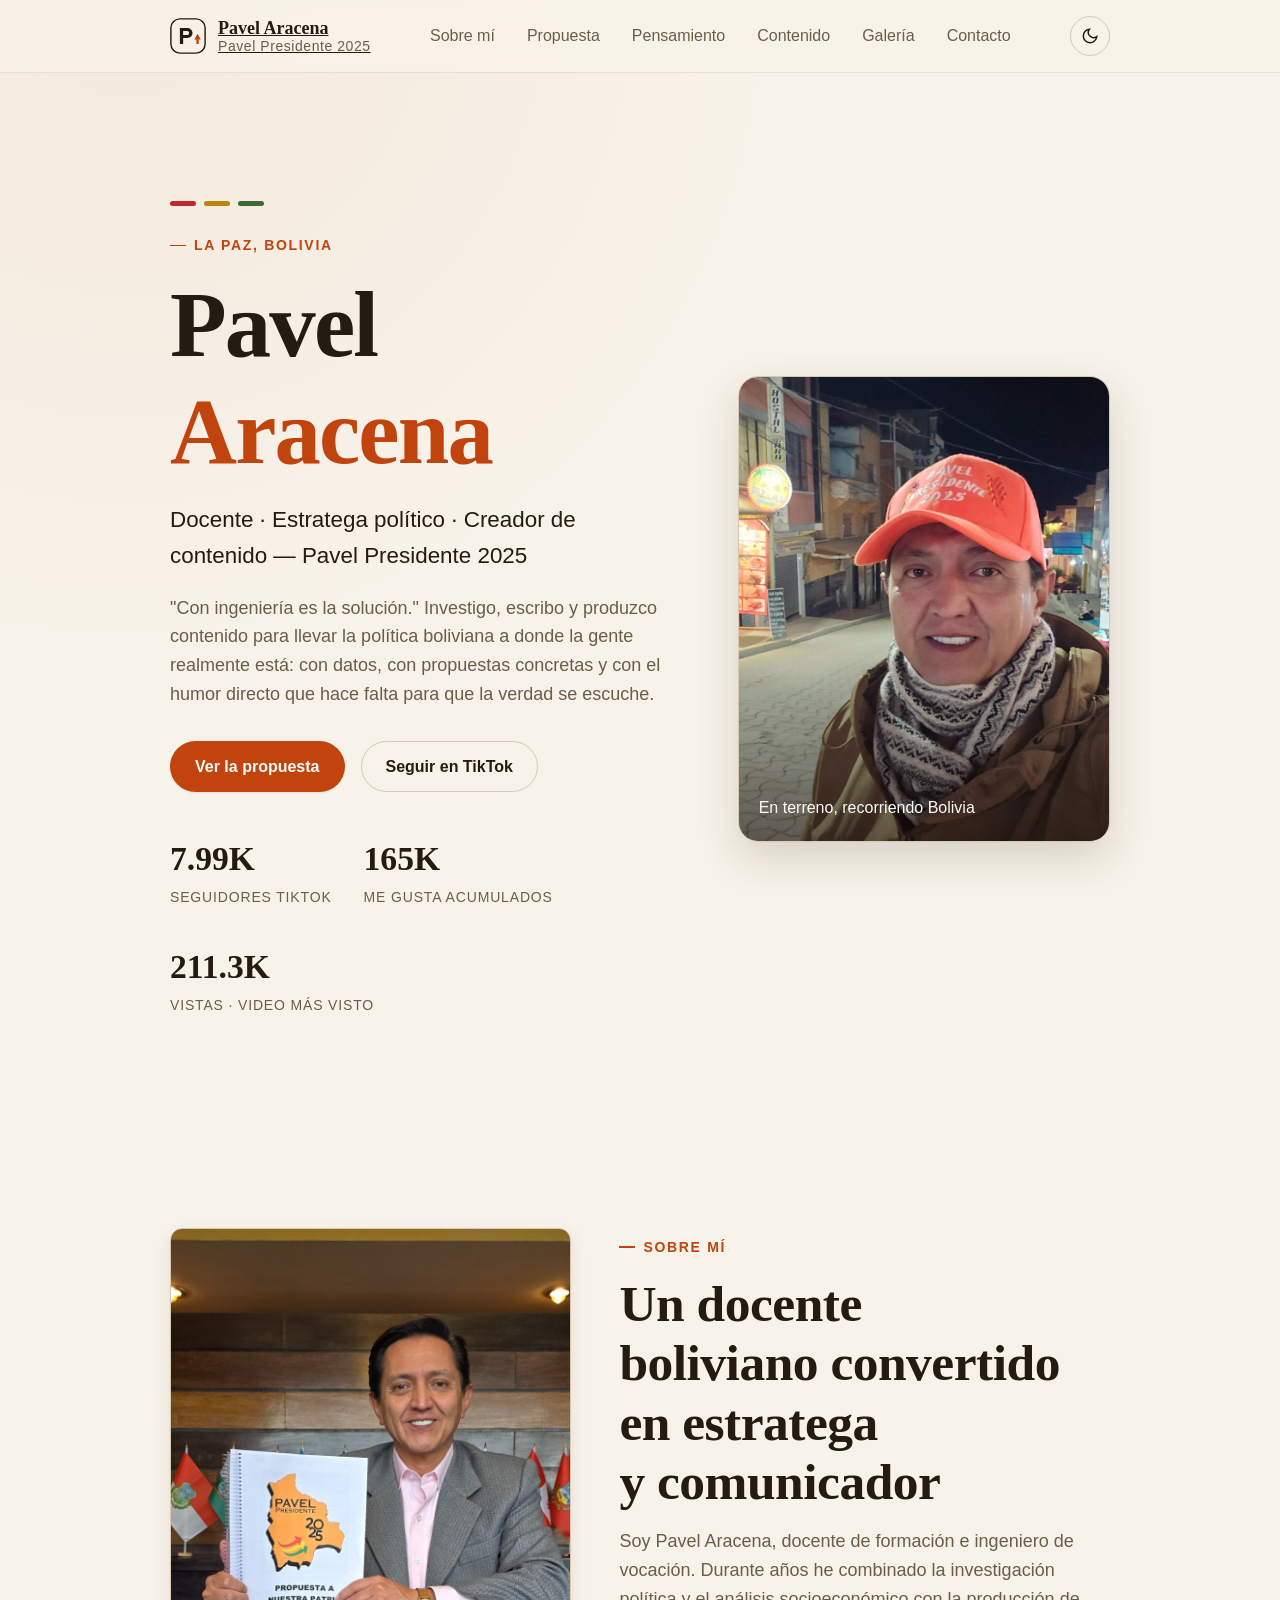
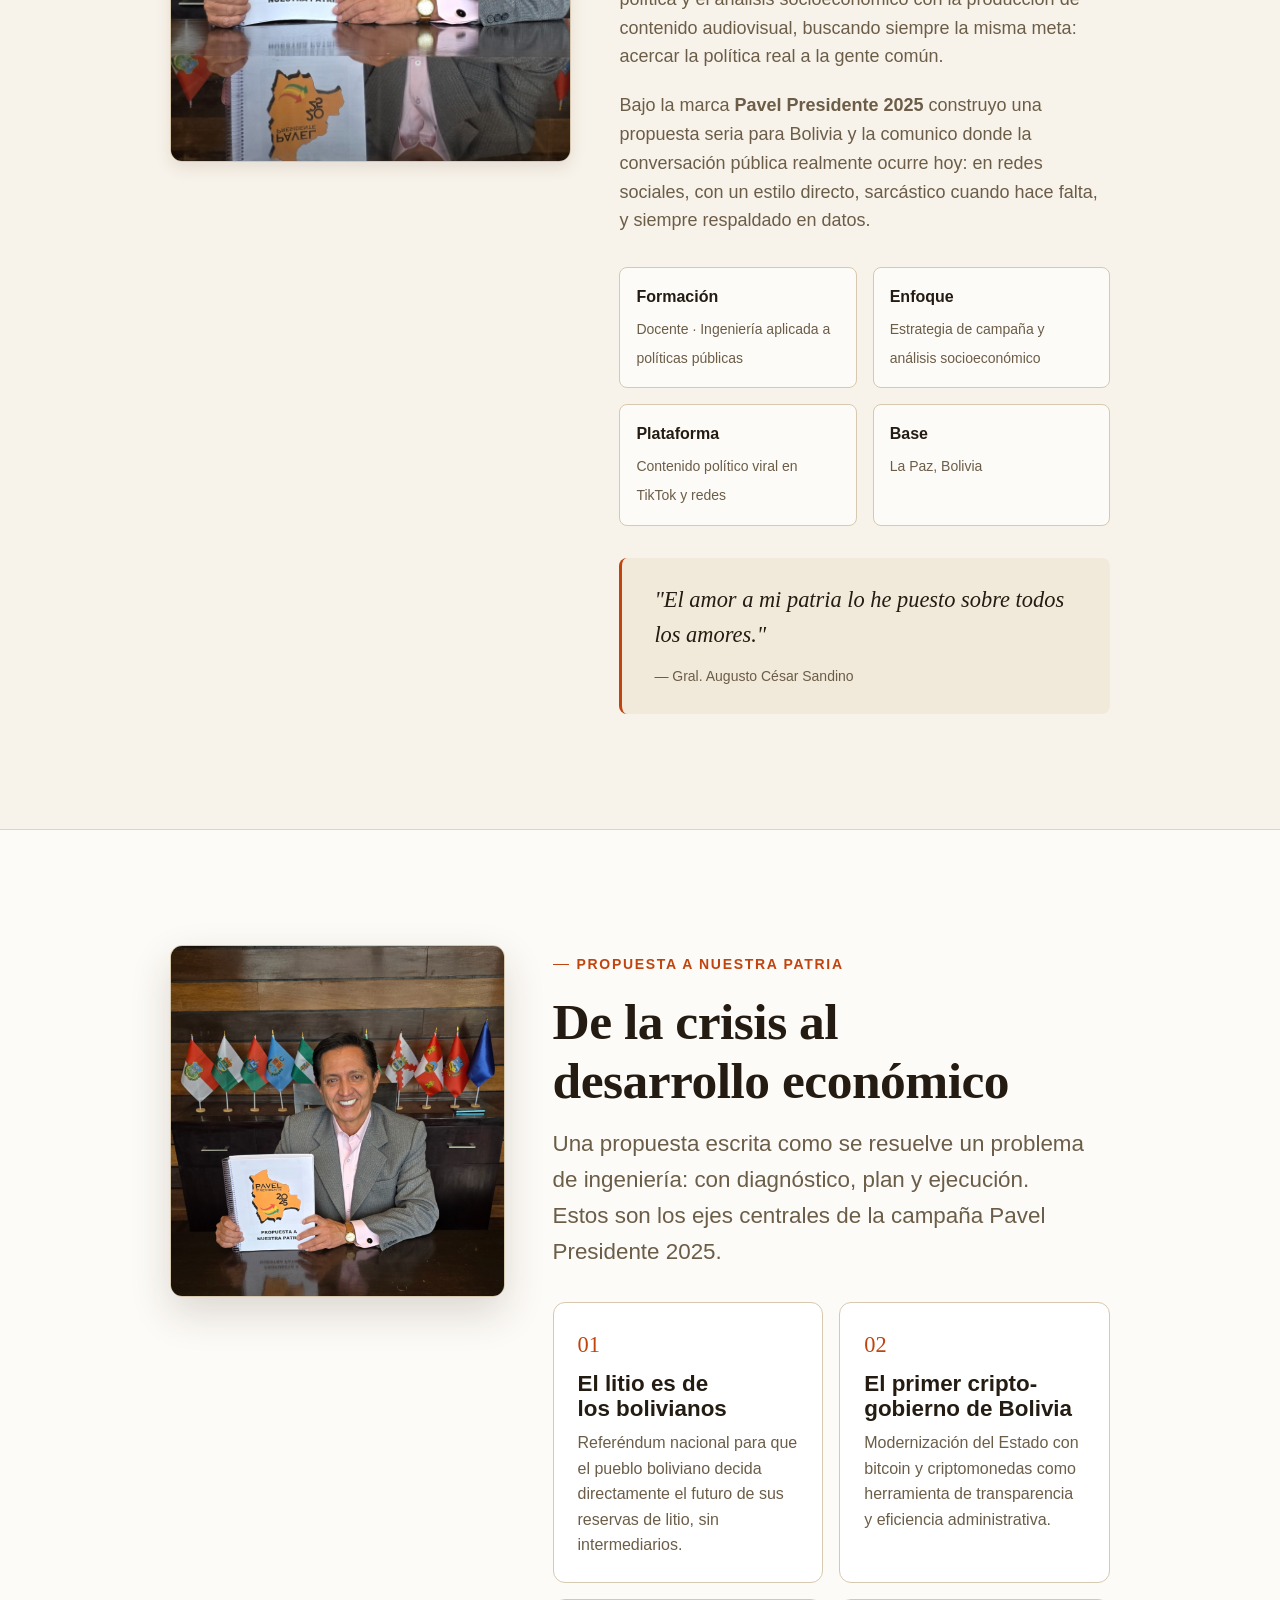
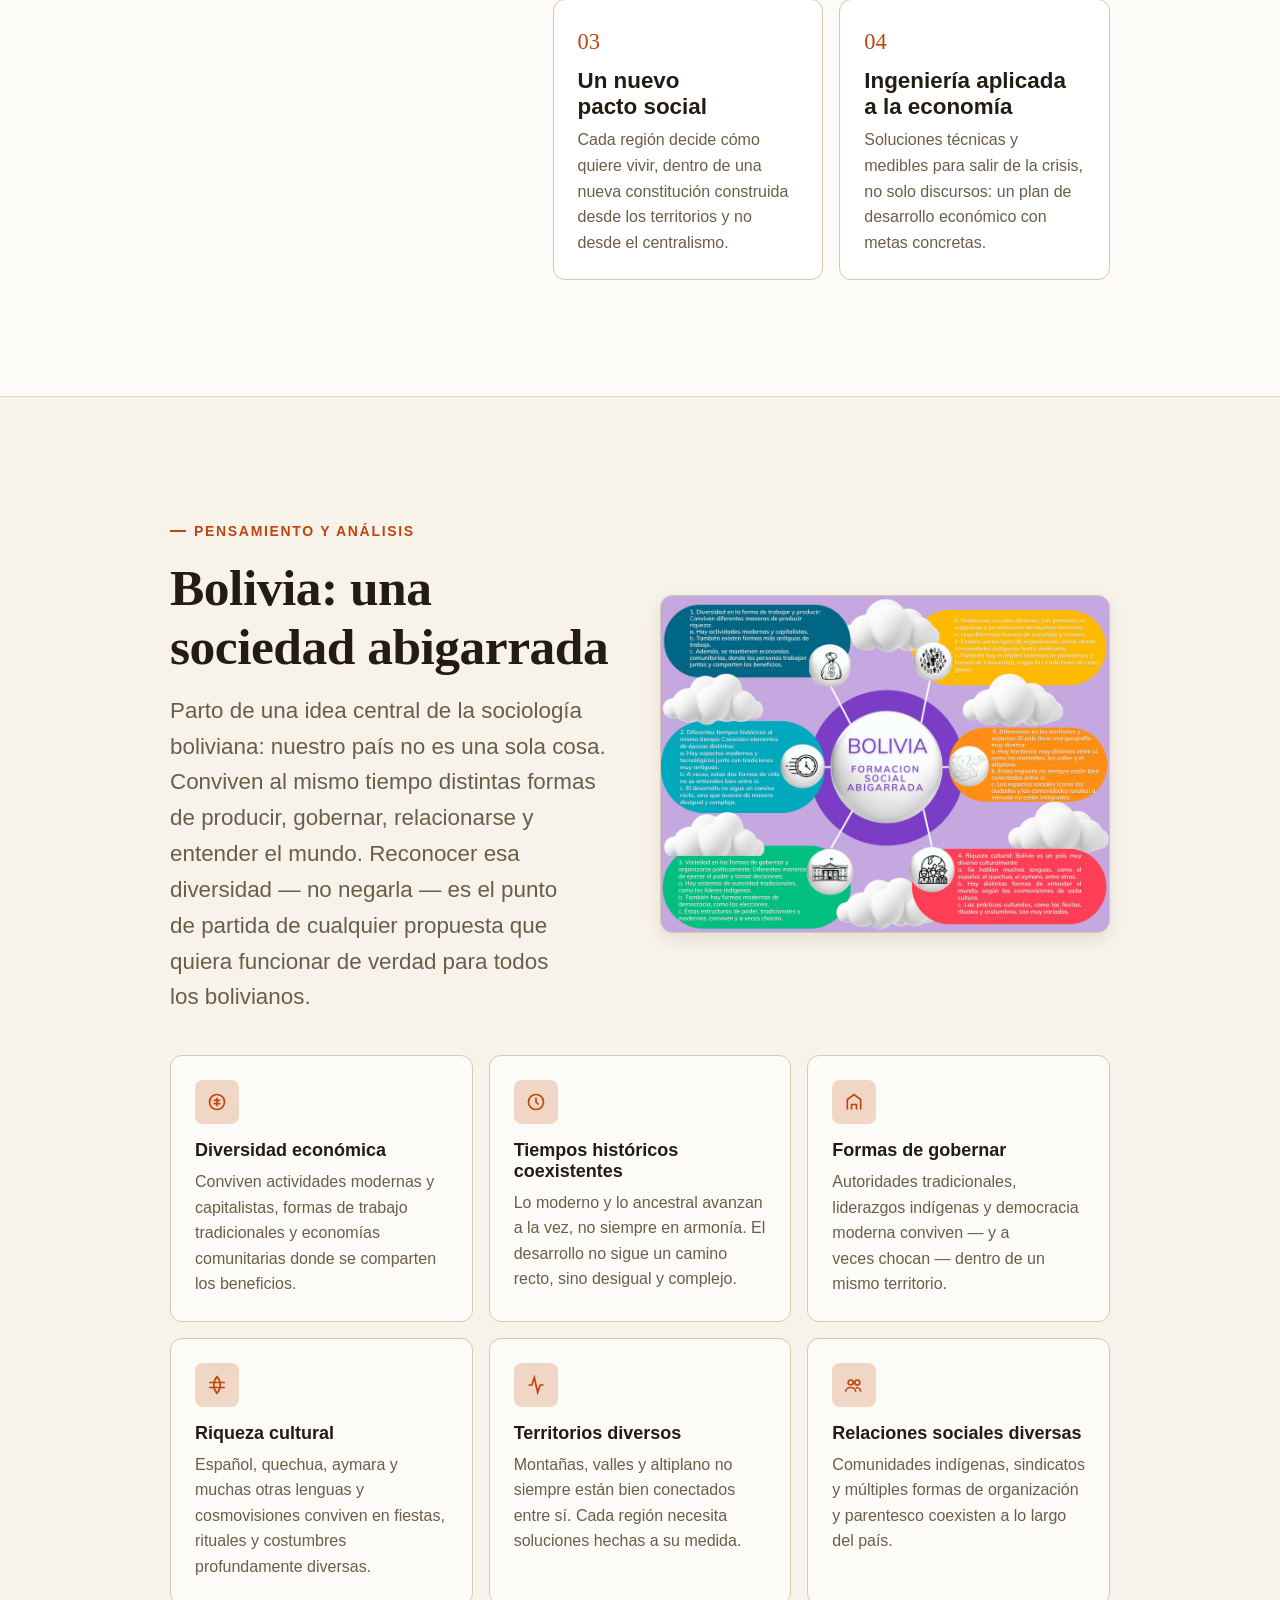
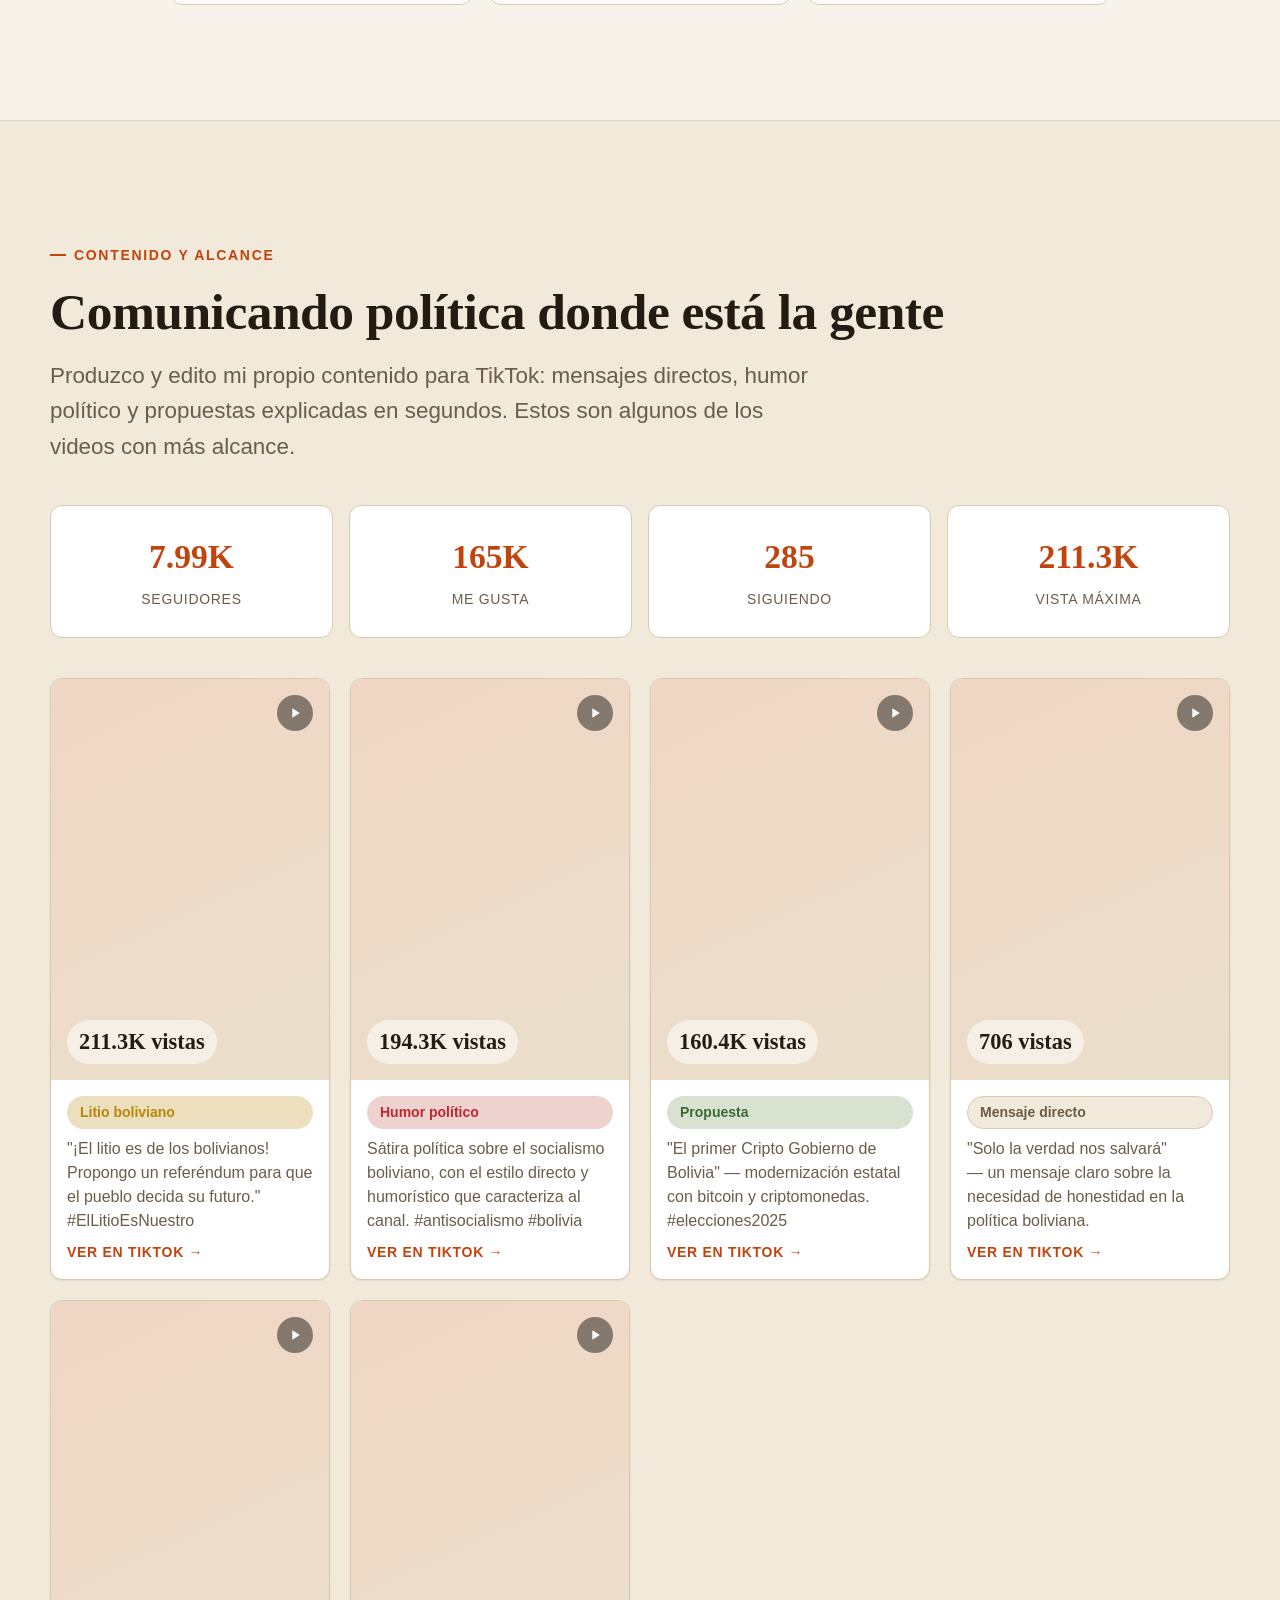
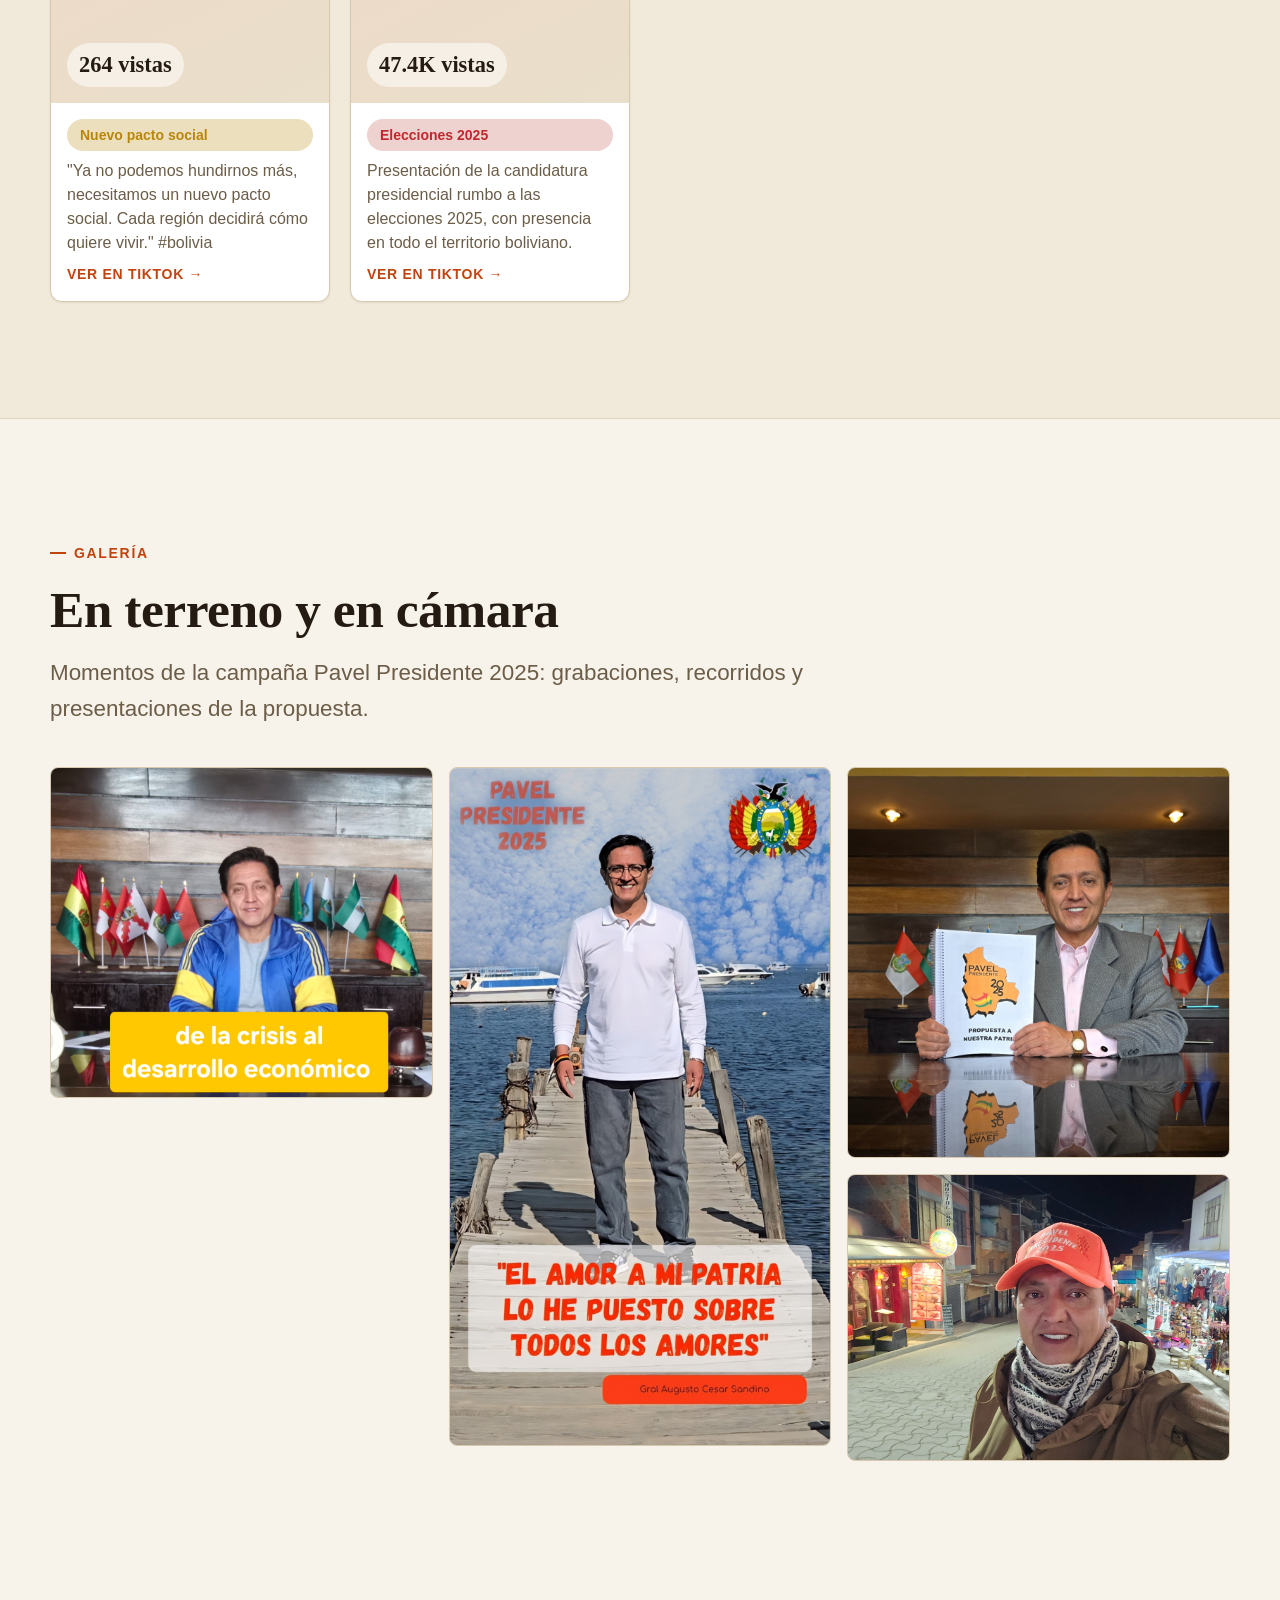
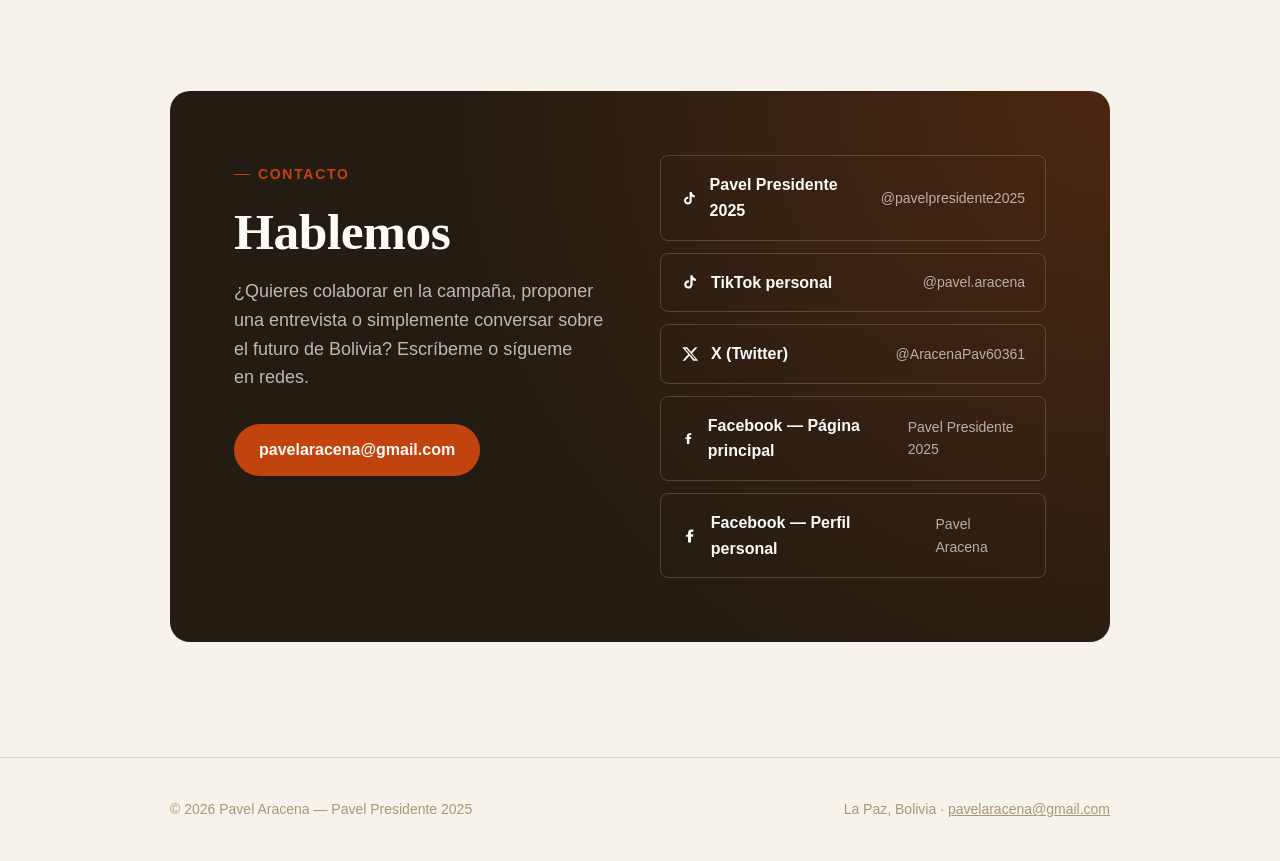
==== index.html @ 6170f5a0 "Sitio inicial: portafolio Pavel Aracena / Pavel Presidente 2025" ====
<!doctype html>
<html lang="es">
<head>
<meta charset="UTF-8" />
<meta name="viewport" content="width=device-width, initial-scale=1.0" />
<title>Pavel Aracena — Docente, estratega político y creador de contenido</title>
<meta name="description" content="Portafolio de Pavel Aracena: propuesta política Pavel Presidente 2025, análisis sobre Bolivia y contenido viral en redes sociales." />
<meta property="og:title" content="Pavel Aracena — Pavel Presidente 2025" />
<meta property="og:description" content="Docente, estratega político y creador de contenido boliviano. Propuesta, análisis y redes." />
<meta property="og:type" content="website" />

<link rel="preconnect" href="https://fonts.googleapis.com" />
<link rel="preconnect" href="https://fonts.gstatic.com" crossorigin />
<link href="https://api.fontshare.com/v2/css?f[]=clash-display@400,500,600,700&f[]=satoshi@400,500,600,700&display=swap" rel="stylesheet" />

<link rel="stylesheet" href="./base.css" />
<link rel="stylesheet" href="./style.css" />
</head>
<body>

<a href="#main" class="sr-only">Saltar al contenido principal</a>

<header class="header" id="siteHeader">
  <div class="container header__inner">
    <a href="#inicio" class="brand">
      <svg viewBox="0 0 40 40" fill="none" xmlns="http://www.w3.org/2000/svg" aria-hidden="true">
        <rect x="1" y="1" width="38" height="38" rx="10" stroke="currentColor" stroke-width="1.6"/>
        <path d="M11 29V11H19.2C22.4 11 25 13.4 25 16.6C25 19.8 22.4 22.1 19.2 22.1H14.6V29H11Z" fill="currentColor"/>
        <path d="M14.6 14.4H18.8C20.2 14.4 21.3 15.4 21.3 16.7C21.3 18 20.2 19 18.8 19H14.6V14.4Z" fill="var(--color-bg)"/>
        <path d="M27 24L30.6 17.6L34.2 24H31.9V29H29.3V24H27Z" fill="var(--color-primary)"/>
      </svg>
      <span class="brand__text">Pavel Aracena<span>Pavel Presidente 2025</span></span>
    </a>
    <nav class="nav" aria-label="Navegación principal">
      <a href="#sobre-mi">Sobre mí</a>
      <a href="#propuesta">Propuesta</a>
      <a href="#pensamiento">Pensamiento</a>
      <a href="#contenido">Contenido</a>
      <a href="#galeria">Galería</a>
      <a href="#contacto">Contacto</a>
    </nav>
    <div class="header__actions">
      <button class="theme-toggle" data-theme-toggle aria-label="Cambiar a modo oscuro">
        <svg width="18" height="18" viewBox="0 0 24 24" fill="none" stroke="currentColor" stroke-width="2"><path d="M21 12.79A9 9 0 1 1 11.21 3 7 7 0 0 0 21 12.79z"/></svg>
      </button>
      <a href="#contacto" class="btn btn--primary" style="display:none" id="ctaHeader">Hablemos</a>
      <button class="menu-toggle" id="menuToggle" aria-label="Abrir menú" aria-expanded="false">
        <svg width="18" height="18" viewBox="0 0 24 24" fill="none" stroke="currentColor" stroke-width="2"><path d="M3 6h18M3 12h18M3 18h18"/></svg>
      </button>
    </div>
  </div>
</header>

<div class="mobile-nav" id="mobileNav">
  <div class="mobile-nav__top">
    <button class="menu-toggle" id="menuClose" aria-label="Cerrar menú">
      <svg width="18" height="18" viewBox="0 0 24 24" fill="none" stroke="currentColor" stroke-width="2"><path d="M6 6l12 12M18 6L6 18"/></svg>
    </button>
  </div>
  <nav aria-label="Navegación móvil" style="display:flex; flex-direction:column;">
    <a href="#sobre-mi">Sobre mí</a>
    <a href="#propuesta">Propuesta</a>
    <a href="#pensamiento">Pensamiento</a>
    <a href="#contenido">Contenido</a>
    <a href="#galeria">Galería</a>
    <a href="#contacto">Contacto</a>
  </nav>
</div>

<main id="main">

  <!-- HERO -->
  <section class="hero" id="inicio">
    <div class="container">
      <div class="hero__grid">
        <div>
          <div class="hero__flags" aria-hidden="true"><span></span><span></span><span></span></div>
          <div class="eyebrow">La Paz, Bolivia</div>
          <h1>Pavel <em>Aracena</em></h1>
          <p class="hero__tagline">Docente · Estratega político · Creador de contenido — Pavel Presidente 2025</p>
          <p class="hero__lead">"Con ingeniería es la solución." Investigo, escribo y produzco contenido para llevar la política boliviana a donde la gente realmente está: con datos, con propuestas concretas y con el humor directo que hace falta para que la verdad se escuche.</p>
          <div class="hero__ctas">
            <a href="#propuesta" class="btn btn--primary">Ver la propuesta</a>
            <a href="https://www.tiktok.com/@pavelpresidente2025" target="_blank" rel="noopener noreferrer" class="btn btn--ghost">Seguir en TikTok</a>
          </div>
          <div class="hero__stats">
            <div class="stat"><strong>7.99K</strong><span>Seguidores TikTok</span></div>
            <div class="stat"><strong>165K</strong><span>Me gusta acumulados</span></div>
            <div class="stat"><strong>211.3K</strong><span>Vistas · video más visto</span></div>
          </div>
        </div>
        <div class="hero__portrait reveal">
          <img src="./assets/photos/20240910_194304.jpg" alt="Pavel Aracena con gorra de la campaña Pavel Presidente 2025, en una calle de un pueblo boliviano por la noche" loading="eager" />
          <p class="hero__portrait-caption">En terreno, recorriendo Bolivia</p>
        </div>
      </div>
    </div>
  </section>

  <!-- SOBRE MI -->
  <section id="sobre-mi">
    <div class="container">
      <div class="about__grid">
        <figure class="about__photo reveal">
          <img src="./assets/photos/20241206_151341.jpg" alt="Pavel Aracena sonriendo en una oficina con banderas departamentales de Bolivia, sosteniendo el documento de propuesta Pavel Presidente 2025" loading="lazy" />
        </figure>
        <div class="about__body">
          <div class="eyebrow">Sobre mí</div>
          <h2 class="section-title">Un docente boliviano convertido en estratega y comunicador</h2>
          <p>Soy Pavel Aracena, docente de formación e ingeniero de vocación. Durante años he combinado la investigación política y el análisis socioeconómico con la producción de contenido audiovisual, buscando siempre la misma meta: acercar la política real a la gente común.</p>
          <p>Bajo la marca <strong>Pavel Presidente 2025</strong> construyo una propuesta seria para Bolivia y la comunico donde la conversación pública realmente ocurre hoy: en redes sociales, con un estilo directo, sarcástico cuando hace falta, y siempre respaldado en datos.</p>
          <div class="about__facts">
            <div class="fact reveal"><strong>Formación</strong><span>Docente · Ingeniería aplicada a políticas públicas</span></div>
            <div class="fact reveal"><strong>Enfoque</strong><span>Estrategia de campaña y análisis socioeconómico</span></div>
            <div class="fact reveal"><strong>Plataforma</strong><span>Contenido político viral en TikTok y redes</span></div>
            <div class="fact reveal"><strong>Base</strong><span>La Paz, Bolivia</span></div>
          </div>
          <div class="pull-quote reveal">
            <p>"El amor a mi patria lo he puesto sobre todos los amores."</p>
            <cite>— Gral. Augusto César Sandino</cite>
          </div>
        </div>
      </div>
    </div>
  </section>

  <!-- PROPUESTA -->
  <section id="propuesta" class="propuesta">
    <div class="container">
      <div class="propuesta__grid">
        <figure class="propuesta__cover reveal">
          <img src="./assets/photos/20241206_151355.jpg" alt="Portada del documento Pavel Presidente 2025, Propuesta a Nuestra Patria, con el mapa de Bolivia" loading="lazy" />
        </figure>
        <div>
          <div class="eyebrow">Propuesta a nuestra patria</div>
          <h2 class="section-title">De la crisis al desarrollo económico</h2>
          <p class="section-lead">Una propuesta escrita como se resuelve un problema de ingeniería: con diagnóstico, plan y ejecución. Estos son los ejes centrales de la campaña Pavel Presidente 2025.</p>
          <div class="axes">
            <div class="axis-card reveal">
              <div class="axis-card__num">01</div>
              <h3>El litio es de los bolivianos</h3>
              <p>Referéndum nacional para que el pueblo boliviano decida directamente el futuro de sus reservas de litio, sin intermediarios.</p>
            </div>
            <div class="axis-card reveal">
              <div class="axis-card__num">02</div>
              <h3>El primer cripto-gobierno de Bolivia</h3>
              <p>Modernización del Estado con bitcoin y criptomonedas como herramienta de transparencia y eficiencia administrativa.</p>
            </div>
            <div class="axis-card reveal">
              <div class="axis-card__num">03</div>
              <h3>Un nuevo pacto social</h3>
              <p>Cada región decide cómo quiere vivir, dentro de una nueva constitución construida desde los territorios y no desde el centralismo.</p>
            </div>
            <div class="axis-card reveal">
              <div class="axis-card__num">04</div>
              <h3>Ingeniería aplicada a la economía</h3>
              <p>Soluciones técnicas y medibles para salir de la crisis, no solo discursos: un plan de desarrollo económico con metas concretas.</p>
            </div>
          </div>
        </div>
      </div>
    </div>
  </section>

  <!-- PENSAMIENTO -->
  <section id="pensamiento">
    <div class="container">
      <div class="think__intro">
        <div>
          <div class="eyebrow">Pensamiento y análisis</div>
          <h2 class="section-title">Bolivia: una sociedad abigarrada</h2>
          <p class="section-lead">Parto de una idea central de la sociología boliviana: nuestro país no es una sola cosa. Conviven al mismo tiempo distintas formas de producir, gobernar, relacionarse y entender el mundo. Reconocer esa diversidad — no negarla — es el punto de partida de cualquier propuesta que quiera funcionar de verdad para todos los bolivianos.</p>
        </div>
        <figure class="think__diagram reveal">
          <img src="./assets/photos/Mapa-Conceptual-SOCIEDAD-ABIGARRADA.jpg" alt="Mapa conceptual: Bolivia, formación social abigarrada, con seis dimensiones: diversidad económica, tiempos históricos, formas de gobierno, riqueza cultural, territorios y relaciones sociales" loading="lazy" />
        </figure>
      </div>

      <div class="abigarrada-grid">
        <div class="abig-card reveal">
          <div class="abig-card__icon"><svg width="20" height="20" viewBox="0 0 24 24" fill="none" stroke="currentColor" stroke-width="2"><circle cx="12" cy="12" r="9"/><path d="M12 7v10M8 10h8M8 14h8"/></svg></div>
          <h3>Diversidad económica</h3>
          <p>Conviven actividades modernas y capitalistas, formas de trabajo tradicionales y economías comunitarias donde se comparten los beneficios.</p>
        </div>
        <div class="abig-card reveal">
          <div class="abig-card__icon"><svg width="20" height="20" viewBox="0 0 24 24" fill="none" stroke="currentColor" stroke-width="2"><circle cx="12" cy="12" r="9"/><path d="M12 7v5l3 3"/></svg></div>
          <h3>Tiempos históricos coexistentes</h3>
          <p>Lo moderno y lo ancestral avanzan a la vez, no siempre en armonía. El desarrollo no sigue un camino recto, sino desigual y complejo.</p>
        </div>
        <div class="abig-card reveal">
          <div class="abig-card__icon"><svg width="20" height="20" viewBox="0 0 24 24" fill="none" stroke="currentColor" stroke-width="2"><path d="M4 21V9l8-6 8 6v12M9 21v-6h6v6"/></svg></div>
          <h3>Formas de gobernar</h3>
          <p>Autoridades tradicionales, liderazgos indígenas y democracia moderna conviven — y a veces chocan — dentro de un mismo territorio.</p>
        </div>
        <div class="abig-card reveal">
          <div class="abig-card__icon"><svg width="20" height="20" viewBox="0 0 24 24" fill="none" stroke="currentColor" stroke-width="2"><path d="M12 2a15 15 0 0 0 0 20 15 15 0 0 0 0-20zM2.5 9h19M2.5 15h19"/></svg></div>
          <h3>Riqueza cultural</h3>
          <p>Español, quechua, aymara y muchas otras lenguas y cosmovisiones conviven en fiestas, rituales y costumbres profundamente diversas.</p>
        </div>
        <div class="abig-card reveal">
          <div class="abig-card__icon"><svg width="20" height="20" viewBox="0 0 24 24" fill="none" stroke="currentColor" stroke-width="2"><path d="M3 12h4l3-9 4 18 3-9h4"/></svg></div>
          <h3>Territorios diversos</h3>
          <p>Montañas, valles y altiplano no siempre están bien conectados entre sí. Cada región necesita soluciones hechas a su medida.</p>
        </div>
        <div class="abig-card reveal">
          <div class="abig-card__icon"><svg width="20" height="20" viewBox="0 0 24 24" fill="none" stroke="currentColor" stroke-width="2"><circle cx="8" cy="9" r="3"/><circle cx="16" cy="9" r="3"/><path d="M2 20c0-3 3-5 6-5s6 2 6 5M14 15c2.5 0 6 1.5 6 5"/></svg></div>
          <h3>Relaciones sociales diversas</h3>
          <p>Comunidades indígenas, sindicatos y múltiples formas de organización y parentesco coexisten a lo largo del país.</p>
        </div>
      </div>
    </div>
  </section>

  <!-- CONTENIDO -->
  <section id="contenido" class="content-section">
    <div class="container container--wide">
      <div class="eyebrow">Contenido y alcance</div>
      <h2 class="section-title">Comunicando política donde está la gente</h2>
      <p class="section-lead">Produzco y edito mi propio contenido para TikTok: mensajes directos, humor político y propuestas explicadas en segundos. Estos son algunos de los videos con más alcance.</p>

      <div class="social-stats" style="margin-top: var(--space-10);">
        <div class="social-stat reveal"><strong>7.99K</strong><span>Seguidores</span></div>
        <div class="social-stat reveal"><strong>165K</strong><span>Me gusta</span></div>
        <div class="social-stat reveal"><strong>285</strong><span>Siguiendo</span></div>
        <div class="social-stat reveal"><strong>211.3K</strong><span>Vista máxima</span></div>
      </div>

      <div class="video-grid">
        <a class="video-card reveal" href="https://www.tiktok.com/@pavelpresidente2025/video/7530643392640879903" target="_blank" rel="noopener noreferrer">
          <div class="video-card__thumb">
            <div class="video-card__play"><svg width="16" height="16" viewBox="0 0 24 24" fill="currentColor"><path d="M8 5v14l11-7z"/></svg></div>
            <span class="video-card__views">211.3K vistas</span>
          </div>
          <div class="video-card__body">
            <span class="tag tag--gold">Litio boliviano</span>
            <p>"¡El litio es de los bolivianos! Propongo un referéndum para que el pueblo decida su futuro." #ElLitioEsNuestro</p>
            <span class="video-card__link">Ver en TikTok →</span>
          </div>
        </a>
        <a class="video-card reveal" href="https://www.tiktok.com/@pavelpresidente2025/video/7535494258631970079" target="_blank" rel="noopener noreferrer">
          <div class="video-card__thumb">
            <div class="video-card__play"><svg width="16" height="16" viewBox="0 0 24 24" fill="currentColor"><path d="M8 5v14l11-7z"/></svg></div>
            <span class="video-card__views">194.3K vistas</span>
          </div>
          <div class="video-card__body">
            <span class="tag tag--red">Humor político</span>
            <p>Sátira política sobre el socialismo boliviano, con el estilo directo y humorístico que caracteriza al canal. #antisocialismo #bolivia</p>
            <span class="video-card__link">Ver en TikTok →</span>
          </div>
        </a>
        <a class="video-card reveal" href="https://www.tiktok.com/@pavelpresidente2025/video/7467622540379278622" target="_blank" rel="noopener noreferrer">
          <div class="video-card__thumb">
            <div class="video-card__play"><svg width="16" height="16" viewBox="0 0 24 24" fill="currentColor"><path d="M8 5v14l11-7z"/></svg></div>
            <span class="video-card__views">160.4K vistas</span>
          </div>
          <div class="video-card__body">
            <span class="tag tag--green">Propuesta</span>
            <p>"El primer Cripto Gobierno de Bolivia" — modernización estatal con bitcoin y criptomonedas. #elecciones2025</p>
            <span class="video-card__link">Ver en TikTok →</span>
          </div>
        </a>
        <a class="video-card reveal" href="https://www.tiktok.com/@pavelpresidente2025/video/7647291637189709086" target="_blank" rel="noopener noreferrer">
          <div class="video-card__thumb">
            <div class="video-card__play"><svg width="16" height="16" viewBox="0 0 24 24" fill="currentColor"><path d="M8 5v14l11-7z"/></svg></div>
            <span class="video-card__views">706 vistas</span>
          </div>
          <div class="video-card__body">
            <span class="tag">Mensaje directo</span>
            <p>"Solo la verdad nos salvará" — un mensaje claro sobre la necesidad de honestidad en la política boliviana.</p>
            <span class="video-card__link">Ver en TikTok →</span>
          </div>
        </a>
        <a class="video-card reveal" href="https://www.tiktok.com/@pavelpresidente2025/video/7646578494398319903" target="_blank" rel="noopener noreferrer">
          <div class="video-card__thumb">
            <div class="video-card__play"><svg width="16" height="16" viewBox="0 0 24 24" fill="currentColor"><path d="M8 5v14l11-7z"/></svg></div>
            <span class="video-card__views">264 vistas</span>
          </div>
          <div class="video-card__body">
            <span class="tag tag--gold">Nuevo pacto social</span>
            <p>"Ya no podemos hundirnos más, necesitamos un nuevo pacto social. Cada región decidirá cómo quiere vivir." #bolivia</p>
            <span class="video-card__link">Ver en TikTok →</span>
          </div>
        </a>
        <a class="video-card reveal" href="https://www.tiktok.com/@pavelpresidente2025/video/7469421407684906270" target="_blank" rel="noopener noreferrer">
          <div class="video-card__thumb">
            <div class="video-card__play"><svg width="16" height="16" viewBox="0 0 24 24" fill="currentColor"><path d="M8 5v14l11-7z"/></svg></div>
            <span class="video-card__views">47.4K vistas</span>
          </div>
          <div class="video-card__body">
            <span class="tag tag--red">Elecciones 2025</span>
            <p>Presentación de la candidatura presidencial rumbo a las elecciones 2025, con presencia en todo el territorio boliviano.</p>
            <span class="video-card__link">Ver en TikTok →</span>
          </div>
        </a>
      </div>
    </div>
  </section>

  <!-- GALERIA -->
  <section id="galeria">
    <div class="container container--wide">
      <div class="eyebrow">Galería</div>
      <h2 class="section-title">En terreno y en cámara</h2>
      <p class="section-lead" style="margin-bottom: var(--space-10);">Momentos de la campaña Pavel Presidente 2025: grabaciones, recorridos y presentaciones de la propuesta.</p>
      <div class="gallery">
        <img src="./assets/photos/20241119_174253.jpg" alt="Pavel Aracena grabando un video sobre 'de la crisis al desarrollo económico' con chamarra deportiva azul y amarilla" loading="lazy" />
        <img src="./assets/photos/PicMa_426617_1730769710945.jpg" alt="Pavel Aracena de pie en un muelle junto al lago, con el logo Pavel Presidente 2025 y la frase El amor a mi patria lo he puesto sobre todos los amores" loading="lazy" />
        <img src="./assets/photos/20241206_151341.jpg" alt="Pavel Aracena presentando el documento de propuesta política junto a banderas departamentales" loading="lazy" />
        <img src="./assets/photos/20240910_194304.jpg" alt="Pavel Aracena con gorra de campaña por las calles de un pueblo boliviano de noche" loading="lazy" />
      </div>
    </div>
  </section>

  <!-- CONTACTO -->
  <section id="contacto">
    <div class="container">
      <div class="contact">
        <div class="contact__inner">
          <div>
            <div class="eyebrow">Contacto</div>
            <h2 class="section-title">Hablemos</h2>
            <p class="contact__lead">¿Quieres colaborar en la campaña, proponer una entrevista o simplemente conversar sobre el futuro de Bolivia? Escríbeme o sígueme en redes.</p>
            <a href="mailto:pavelaracena@gmail.com" class="btn btn--primary">pavelaracena@gmail.com</a>
          </div>
          <div class="social-links">
            <a class="social-link" href="https://www.tiktok.com/@pavelpresidente2025" target="_blank" rel="noopener noreferrer">
              <span class="social-link__label">
                <svg width="18" height="18" viewBox="0 0 24 24" fill="currentColor"><path d="M16.6 5.82s.51.5 0 0A4.28 4.28 0 0 1 15.54 3h-3.09v12.4a2.59 2.59 0 0 1-2.59 2.5c-1.42 0-2.6-1.16-2.6-2.6 0-1.7 1.63-3 3.3-2.5V9.63c-3.45-.46-6.32 2.2-6.32 5.6 0 3.09 2.53 5.6 5.6 5.6a5.6 5.6 0 0 0 5.6-5.6V9.4a7.36 7.36 0 0 0 4.32 1.4V7.7a4.28 4.28 0 0 1-3.16-1.9z"/></svg>
                Pavel Presidente 2025
              </span>
              <span class="social-link__sub">@pavelpresidente2025</span>
            </a>
            <a class="social-link" href="https://www.tiktok.com/@pavel.aracena" target="_blank" rel="noopener noreferrer">
              <span class="social-link__label">
                <svg width="18" height="18" viewBox="0 0 24 24" fill="currentColor"><path d="M16.6 5.82s.51.5 0 0A4.28 4.28 0 0 1 15.54 3h-3.09v12.4a2.59 2.59 0 0 1-2.59 2.5c-1.42 0-2.6-1.16-2.6-2.6 0-1.7 1.63-3 3.3-2.5V9.63c-3.45-.46-6.32 2.2-6.32 5.6 0 3.09 2.53 5.6 5.6 5.6a5.6 5.6 0 0 0 5.6-5.6V9.4a7.36 7.36 0 0 0 4.32 1.4V7.7a4.28 4.28 0 0 1-3.16-1.9z"/></svg>
                TikTok personal
              </span>
              <span class="social-link__sub">@pavel.aracena</span>
            </a>
            <a class="social-link" href="https://x.com/AracenaPav60361" target="_blank" rel="noopener noreferrer">
              <span class="social-link__label">
                <svg width="18" height="18" viewBox="0 0 24 24" fill="currentColor"><path d="M18.9 3H22l-7.2 8.2L23 21h-6.6l-5.2-6.6L5.2 21H2l7.7-8.8L1.6 3h6.8l4.7 6.1L18.9 3zm-1.2 16h1.8L7.4 5H5.5l12.2 14z"/></svg>
                X (Twitter)
              </span>
              <span class="social-link__sub">@AracenaPav60361</span>
            </a>
            <a class="social-link" href="https://www.facebook.com/share/19EZBFneSV/" target="_blank" rel="noopener noreferrer">
              <span class="social-link__label">
                <svg width="18" height="18" viewBox="0 0 24 24" fill="currentColor"><path d="M13.5 21v-8h2.7l.4-3.1h-3.1V8c0-.9.25-1.5 1.55-1.5H16.7V3.7C16.2 3.6 15.1 3.5 13.9 3.5c-2.6 0-4.4 1.6-4.4 4.5v2.5H6.8V13h2.7v8h4z"/></svg>
                Facebook — Página principal
              </span>
              <span class="social-link__sub">Pavel Presidente 2025</span>
            </a>
            <a class="social-link" href="https://www.facebook.com/share/17JWzwDTZ3/" target="_blank" rel="noopener noreferrer">
              <span class="social-link__label">
                <svg width="18" height="18" viewBox="0 0 24 24" fill="currentColor"><path d="M13.5 21v-8h2.7l.4-3.1h-3.1V8c0-.9.25-1.5 1.55-1.5H16.7V3.7C16.2 3.6 15.1 3.5 13.9 3.5c-2.6 0-4.4 1.6-4.4 4.5v2.5H6.8V13h2.7v8h4z"/></svg>
                Facebook — Perfil personal
              </span>
              <span class="social-link__sub">Pavel Aracena</span>
            </a>
          </div>
        </div>
      </div>
    </div>
  </section>

</main>

<footer class="footer">
  <div class="container footer__inner">
    <span>© 2026 Pavel Aracena — Pavel Presidente 2025</span>
    <span>La Paz, Bolivia · <a href="mailto:pavelaracena@gmail.com">pavelaracena@gmail.com</a></span>
  </div>
</footer>

<script src="./app.js"></script>
</body>
</html>
---- base.css ----
/* base.css */
*,
*::before,
*::after {
  box-sizing: border-box;
  margin: 0;
  padding: 0;
}

html {
  -moz-text-size-adjust: none;
  -webkit-text-size-adjust: none;
  text-size-adjust: none;
  -webkit-font-smoothing: antialiased;
  -moz-osx-font-smoothing: grayscale;
  text-rendering: optimizeLegibility;
  scroll-behavior: smooth;
  hanging-punctuation: first last;
  scroll-padding-top: var(--space-16);
}

body {
  min-height: 100dvh;
  line-height: 1.6;
  font-family: var(--font-body, sans-serif);
  font-size: var(--text-base);
  color: var(--color-text);
  background-color: var(--color-bg);
}

img,
picture,
video,
canvas,
svg {
  display: block;
  max-width: 100%;
  height: auto;
}
ul[role='list'],
ol[role='list'] {
  list-style: none;
}
input,
button,
textarea,
select {
  font: inherit;
  color: inherit;
}

h1,
h2,
h3,
h4,
h5,
h6 {
  text-wrap: balance;
  line-height: 1.15;
}
p,
li,
figcaption {
  text-wrap: pretty;
  max-width: 72ch;
}

::selection {
  background: oklch(from var(--color-primary) l c h / 0.25);
  color: var(--color-text);
}

:focus-visible {
  outline: 2px solid var(--color-primary);
  outline-offset: 3px;
  border-radius: var(--radius-sm);
}

@media (prefers-reduced-motion: reduce) {
  *,
  *::before,
  *::after {
    animation-duration: 0.01ms !important;
    animation-iteration-count: 1 !important;
    transition-duration: 0.01ms !important;
    scroll-behavior: auto !important;
  }
}

button {
  cursor: pointer;
  background: none;
  border: none;
}
table {
  border-collapse: collapse;
  width: 100%;
}

a,
button,
[role='button'],
[role='link'],
input,
textarea,
select {
  transition:
    color var(--transition-interactive),
    background var(--transition-interactive),
    border-color var(--transition-interactive),
    box-shadow var(--transition-interactive);
}

.sr-only {
  position: absolute;
  width: 1px;
  height: 1px;
  padding: 0;
  margin: -1px;
  overflow: hidden;
  clip: rect(0, 0, 0, 0);
  white-space: nowrap;
  border-width: 0;
}
---- style.css ----
/* ==========================================================================
   Pavel Aracena — Portfolio — Design Tokens
   ========================================================================== */

:root,
[data-theme='light'] {
  /* Surfaces — warm parchment, echoes the printed "Propuesta" document */
  --color-bg: #f8f3ea;
  --color-surface: #fdfbf7;
  --color-surface-2: #ffffff;
  --color-surface-offset: #f1e9da;
  --color-surface-offset-2: #e9dfcb;
  --color-surface-dynamic: #e3d7bd;
  --color-divider: #e0d5c0;
  --color-border: #d6c9af;

  /* Text */
  --color-text: #241c12;
  --color-text-muted: #6b5d48;
  --color-text-faint: #a79877;
  --color-text-inverse: #fdfbf7;

  /* Primary accent — campaign terracotta */
  --color-primary: #c1440e;
  --color-primary-hover: #9a3509;
  --color-primary-active: #732706;
  --color-primary-highlight: #f0d6c4;

  /* Bolivia tricolor — used sparingly, as tags/accents only */
  --color-flag-red: #c1272d;
  --color-flag-red-highlight: #edd2d0;
  --color-flag-gold: #b8860b;
  --color-flag-gold-highlight: #ecdfbe;
  --color-flag-green: #3a6b35;
  --color-flag-green-highlight: #d9e2d1;

  --radius-sm: 0.375rem;
  --radius-md: 0.5rem;
  --radius-lg: 0.75rem;
  --radius-xl: 1.25rem;
  --radius-full: 9999px;

  --transition-interactive: 180ms cubic-bezier(0.16, 1, 0.3, 1);

  --shadow-sm: 0 1px 2px oklch(0.25 0.03 50 / 0.08);
  --shadow-md: 0 6px 16px oklch(0.25 0.03 50 / 0.1);
  --shadow-lg: 0 16px 40px oklch(0.25 0.03 50 / 0.16);

  --content-narrow: 640px;
  --content-default: 980px;
  --content-wide: 1220px;
  --content-full: 100%;

  --font-display: 'Clash Display', 'Georgia', serif;
  --font-body: 'Satoshi', 'Helvetica Neue', sans-serif;
}

[data-theme='dark'] {
  --color-bg: #17110b;
  --color-surface: #1d160e;
  --color-surface-2: #221a11;
  --color-surface-offset: #271e13;
  --color-surface-offset-2: #2d2316;
  --color-surface-dynamic: #392c1b;
  --color-divider: #33281a;
  --color-border: #453522;

  --color-text: #f1e7d6;
  --color-text-muted: #bbaa8a;
  --color-text-faint: #7c6e56;
  --color-text-inverse: #221a11;

  --color-primary: #e88849;
  --color-primary-hover: #f0a06a;
  --color-primary-active: #f5b686;
  --color-primary-highlight: #4a3222;

  --color-flag-red: #d97a7e;
  --color-flag-red-highlight: #3a2624;
  --color-flag-gold: #d9b45a;
  --color-flag-gold-highlight: #3a3220;
  --color-flag-green: #8ab180;
  --color-flag-green-highlight: #263426;

  --shadow-sm: 0 1px 2px oklch(0 0 0 / 0.3);
  --shadow-md: 0 6px 16px oklch(0 0 0 / 0.35);
  --shadow-lg: 0 16px 40px oklch(0 0 0 / 0.5);
}

/* Type scale */
:root {
  --text-xs: clamp(0.75rem, 0.7rem + 0.25vw, 0.875rem);
  --text-sm: clamp(0.875rem, 0.82rem + 0.3vw, 1rem);
  --text-base: clamp(1rem, 0.95rem + 0.25vw, 1.125rem);
  --text-lg: clamp(1.125rem, 1rem + 0.7vw, 1.4rem);
  --text-xl: clamp(1.5rem, 1.2rem + 1.2vw, 2.1rem);
  --text-2xl: clamp(2rem, 1.3rem + 2.4vw, 3.4rem);
  --text-3xl: clamp(2.5rem, 1.2rem + 4vw, 4.8rem);
  --text-hero: clamp(2.8rem, 1rem + 6vw, 6.4rem);
}

/* Spacing */
:root {
  --space-1: 0.25rem;
  --space-2: 0.5rem;
  --space-3: 0.75rem;
  --space-4: 1rem;
  --space-5: 1.25rem;
  --space-6: 1.5rem;
  --space-8: 2rem;
  --space-10: 2.5rem;
  --space-12: 3rem;
  --space-16: 4rem;
  --space-20: 5rem;
  --space-24: 6rem;
  --space-32: 8rem;
}

/* ==========================================================================
   Base
   ========================================================================== */

body {
  font-family: var(--font-body);
  background-image:
    radial-gradient(circle at 10% 0%, oklch(from var(--color-primary) l c h / 0.06), transparent 45%);
  background-attachment: fixed;
}

h1, h2, h3 { font-family: var(--font-display); }

.container {
  max-width: var(--content-default);
  margin-inline: auto;
  padding-inline: var(--space-5);
}
.container--wide { max-width: var(--content-wide); }
.container--narrow { max-width: var(--content-narrow); }

section {
  padding-block: clamp(var(--space-16), 9vw, var(--space-32));
  scroll-margin-top: var(--space-20);
}

.eyebrow {
  display: inline-flex;
  align-items: center;
  gap: var(--space-2);
  font-size: var(--text-xs);
  letter-spacing: 0.12em;
  text-transform: uppercase;
  color: var(--color-primary);
  font-weight: 600;
  margin-bottom: var(--space-4);
}
.eyebrow::before {
  content: '';
  width: var(--space-4);
  height: 1.5px;
  background: var(--color-primary);
}

.section-title {
  font-size: var(--text-2xl);
  font-weight: 600;
  margin-bottom: var(--space-4);
  letter-spacing: -0.01em;
}
.section-lead {
  font-size: var(--text-lg);
  color: var(--color-text-muted);
  max-width: 62ch;
  font-weight: 400;
}

.tag {
  display: inline-flex;
  align-items: center;
  font-size: var(--text-xs);
  font-weight: 600;
  padding: var(--space-1) var(--space-3);
  border-radius: var(--radius-full);
  background: var(--color-surface-offset);
  color: var(--color-text-muted);
  border: 1px solid var(--color-border);
}
.tag--red { background: var(--color-flag-red-highlight); color: var(--color-flag-red); border-color: transparent; }
.tag--gold { background: var(--color-flag-gold-highlight); color: var(--color-flag-gold); border-color: transparent; }
.tag--green { background: var(--color-flag-green-highlight); color: var(--color-flag-green); border-color: transparent; }

/* ==========================================================================
   Header
   ========================================================================== */

.header {
  position: sticky;
  top: 0;
  z-index: 50;
  background: oklch(from var(--color-bg) l c h / 0.82);
  backdrop-filter: blur(14px);
  border-bottom: 1px solid oklch(from var(--color-text) l c h / 0.08);
  transition: transform 0.3s cubic-bezier(0.16, 1, 0.3, 1);
}
.header--hidden { transform: translateY(-100%); }

.header__inner {
  display: flex;
  align-items: center;
  justify-content: space-between;
  padding-block: var(--space-4);
}

.brand {
  display: flex;
  align-items: center;
  gap: var(--space-3);
  font-family: var(--font-display);
  font-weight: 600;
  font-size: var(--text-base);
  color: var(--color-text);
}
.brand svg { color: var(--color-text); width: 36px; height: 36px; flex-shrink: 0; }
.brand__text { display: flex; flex-direction: column; line-height: 1.15; }
.brand__text span { font-size: var(--text-xs); font-weight: 500; color: var(--color-text-muted); font-family: var(--font-body); letter-spacing: 0.04em; }

.nav {
  display: none;
  align-items: center;
  gap: var(--space-8);
}
.nav a {
  font-size: var(--text-sm);
  font-weight: 500;
  color: var(--color-text-muted);
  text-decoration: none;
}
.nav a:hover { color: var(--color-text); }

.header__actions { display: flex; align-items: center; gap: var(--space-3); }

.theme-toggle {
  display: flex;
  align-items: center;
  justify-content: center;
  width: 40px;
  height: 40px;
  border-radius: var(--radius-full);
  border: 1px solid var(--color-border);
  color: var(--color-text);
}
.theme-toggle:hover { background: var(--color-surface-offset); }

.menu-toggle {
  display: flex;
  width: 40px;
  height: 40px;
  align-items: center;
  justify-content: center;
  border-radius: var(--radius-full);
  border: 1px solid var(--color-border);
  color: var(--color-text);
}

@media (min-width: 900px) {
  .nav { display: flex; }
  .menu-toggle { display: none; }
}

.btn {
  display: inline-flex;
  align-items: center;
  gap: var(--space-2);
  padding: var(--space-3) var(--space-6);
  border-radius: var(--radius-full);
  font-size: var(--text-sm);
  font-weight: 600;
  text-decoration: none;
  white-space: nowrap;
  border: 1px solid transparent;
}
.btn--primary { background: var(--color-primary); color: var(--color-text-inverse); box-shadow: var(--shadow-sm); }
.btn--primary:hover { background: var(--color-primary-hover); box-shadow: var(--shadow-md); transform: translateY(-1px); }
.btn--ghost { border-color: var(--color-border); color: var(--color-text); }
.btn--ghost:hover { background: var(--color-surface-offset); border-color: var(--color-text-faint); }

/* Mobile nav drawer */
.mobile-nav {
  position: fixed;
  inset: 0;
  z-index: 60;
  background: var(--color-bg);
  display: flex;
  flex-direction: column;
  padding: var(--space-6) var(--space-5);
  transform: translateX(100%);
  transition: transform 0.35s cubic-bezier(0.16, 1, 0.3, 1);
}
.mobile-nav.is-open { transform: translateX(0); }
.mobile-nav__top { display: flex; justify-content: flex-end; margin-bottom: var(--space-10); }
.mobile-nav a {
  font-family: var(--font-display);
  font-size: var(--text-xl);
  color: var(--color-text);
  text-decoration: none;
  padding-block: var(--space-3);
  border-bottom: 1px solid var(--color-divider);
}

/* ==========================================================================
   Hero
   ========================================================================== */

.hero {
  padding-block: clamp(var(--space-20), 12vw, var(--space-32)) clamp(var(--space-16), 8vw, var(--space-24));
  position: relative;
  overflow: clip;
}
.hero__grid {
  display: grid;
  gap: var(--space-12);
  align-items: center;
}
@media (min-width: 900px) {
  .hero__grid { grid-template-columns: 1.15fr 0.85fr; gap: var(--space-16); }
}

.hero__flags { display: flex; gap: var(--space-2); margin-bottom: var(--space-5); }
.hero__flags span { width: 26px; height: 5px; border-radius: var(--radius-full); }
.hero__flags span:nth-child(1) { background: var(--color-flag-red); }
.hero__flags span:nth-child(2) { background: var(--color-flag-gold); }
.hero__flags span:nth-child(3) { background: var(--color-flag-green); }

.hero h1 {
  font-size: var(--text-hero);
  font-weight: 600;
  letter-spacing: -0.02em;
  margin-bottom: var(--space-4);
}
.hero h1 em { font-style: normal; color: var(--color-primary); }

.hero__tagline {
  font-size: var(--text-lg);
  font-weight: 500;
  color: var(--color-text);
  margin-bottom: var(--space-5);
}
.hero__lead {
  font-size: var(--text-base);
  color: var(--color-text-muted);
  margin-bottom: var(--space-8);
  max-width: 54ch;
}
.hero__ctas { display: flex; flex-wrap: wrap; gap: var(--space-4); margin-bottom: var(--space-10); }

.hero__stats { display: flex; flex-wrap: wrap; gap: var(--space-8); }
.stat { display: flex; flex-direction: column; }
.stat strong { font-family: var(--font-display); font-size: var(--text-xl); font-weight: 600; }
.stat span { font-size: var(--text-xs); color: var(--color-text-muted); text-transform: uppercase; letter-spacing: 0.06em; }

.hero__portrait {
  position: relative;
  border-radius: var(--radius-xl);
  overflow: hidden;
  aspect-ratio: 4/5;
  box-shadow: var(--shadow-lg);
  border: 1px solid var(--color-border);
}
.hero__portrait img { width: 100%; height: 100%; object-fit: cover; object-position: top center; }
.hero__portrait::after {
  content: '';
  position: absolute;
  inset: 0;
  background: linear-gradient(to top, oklch(0.15 0.03 40 / 0.55), transparent 45%);
}
.hero__portrait-caption {
  position: absolute;
  left: var(--space-5);
  bottom: var(--space-5);
  right: var(--space-5);
  z-index: 2;
  color: #fdfbf7;
  font-size: var(--text-sm);
  font-weight: 500;
}

/* ==========================================================================
   About
   ========================================================================== */

.about__grid {
  display: grid;
  gap: var(--space-12);
}
@media (min-width: 900px) {
  .about__grid { grid-template-columns: 0.9fr 1.1fr; align-items: start; }
}
.about__photo {
  border-radius: var(--radius-lg);
  overflow: hidden;
  border: 1px solid var(--color-border);
  box-shadow: var(--shadow-md);
}
.about__photo img { aspect-ratio: 3/4; object-fit: cover; }

.about__body p { color: var(--color-text-muted); margin-bottom: var(--space-5); font-size: var(--text-base); }
.about__facts {
  display: grid;
  grid-template-columns: repeat(2, 1fr);
  gap: var(--space-4);
  margin: var(--space-8) 0;
}
.fact {
  padding: var(--space-4);
  background: var(--color-surface);
  border: 1px solid var(--color-border);
  border-radius: var(--radius-md);
}
.fact strong { display: block; font-size: var(--text-sm); margin-bottom: var(--space-1); }
.fact span { font-size: var(--text-xs); color: var(--color-text-muted); }

.pull-quote {
  position: relative;
  margin-top: var(--space-8);
  padding: var(--space-6) var(--space-6) var(--space-6) var(--space-8);
  background: var(--color-surface-offset);
  border-left: 3px solid var(--color-primary);
  border-radius: var(--radius-md);
}
.pull-quote p {
  font-family: var(--font-display);
  font-size: var(--text-lg);
  font-weight: 500;
  font-style: italic;
  color: var(--color-text);
  margin-bottom: var(--space-2);
}
.pull-quote cite { font-size: var(--text-xs); color: var(--color-text-muted); font-style: normal; }

/* ==========================================================================
   Propuesta
   ========================================================================== */

.propuesta {
  background: var(--color-surface);
  border-top: 1px solid var(--color-divider);
  border-bottom: 1px solid var(--color-divider);
}
.propuesta__grid {
  display: grid;
  gap: var(--space-12);
  align-items: start;
}
@media (min-width: 900px) {
  .propuesta__grid { grid-template-columns: 0.75fr 1.25fr; }
}
.propuesta__cover {
  border-radius: var(--radius-lg);
  overflow: hidden;
  box-shadow: var(--shadow-lg);
  border: 1px solid var(--color-border);
  transform: rotate(-1.5deg);
}
.propuesta__cover img { aspect-ratio: 1/1.05; object-fit: cover; }

.axes {
  display: grid;
  gap: var(--space-4);
  margin-top: var(--space-8);
}
@media (min-width: 640px) {
  .axes { grid-template-columns: 1fr 1fr; }
}
.axis-card {
  padding: var(--space-6);
  background: var(--color-surface-2);
  border: 1px solid var(--color-border);
  border-radius: var(--radius-lg);
  transition: box-shadow var(--transition-interactive), transform var(--transition-interactive);
}
.axis-card:hover { box-shadow: var(--shadow-md); transform: translateY(-2px); }
.axis-card__num { font-family: var(--font-display); font-size: var(--text-lg); color: var(--color-primary); margin-bottom: var(--space-2); }
.axis-card h3 { font-size: var(--text-lg); font-weight: 600; margin-bottom: var(--space-2); font-family: var(--font-body); }
.axis-card p { font-size: var(--text-sm); color: var(--color-text-muted); }

/* ==========================================================================
   Pensamiento / Analysis
   ========================================================================== */

.think__intro { display: grid; gap: var(--space-10); margin-bottom: var(--space-10); }
@media (min-width: 900px) {
  .think__intro { grid-template-columns: 1fr 1fr; align-items: center; }
}
.think__diagram {
  border-radius: var(--radius-lg);
  overflow: hidden;
  border: 1px solid var(--color-border);
  box-shadow: var(--shadow-md);
}

.abigarrada-grid {
  display: grid;
  gap: var(--space-4);
  grid-template-columns: repeat(auto-fit, minmax(min(280px, 100%), 1fr));
}
.abig-card {
  padding: var(--space-6);
  border-radius: var(--radius-lg);
  border: 1px solid var(--color-border);
  background: var(--color-surface);
  position: relative;
}
.abig-card__icon {
  width: 44px;
  height: 44px;
  border-radius: var(--radius-md);
  display: flex;
  align-items: center;
  justify-content: center;
  background: var(--color-primary-highlight);
  color: var(--color-primary);
  margin-bottom: var(--space-4);
}
.abig-card h3 { font-size: var(--text-base); font-weight: 700; font-family: var(--font-body); margin-bottom: var(--space-2); }
.abig-card p { font-size: var(--text-sm); color: var(--color-text-muted); }

/* ==========================================================================
   Content / TikTok
   ========================================================================== */

.content-section { background: var(--color-surface-offset); border-top: 1px solid var(--color-divider); border-bottom: 1px solid var(--color-divider); }

.social-stats {
  display: grid;
  grid-template-columns: repeat(2, 1fr);
  gap: var(--space-4);
  margin-bottom: var(--space-10);
}
@media (min-width: 640px) { .social-stats { grid-template-columns: repeat(4, 1fr); } }
.social-stat {
  text-align: center;
  padding: var(--space-6) var(--space-3);
  background: var(--color-surface-2);
  border: 1px solid var(--color-border);
  border-radius: var(--radius-lg);
}
.social-stat strong { display: block; font-family: var(--font-display); font-size: var(--text-xl); font-weight: 600; color: var(--color-primary); }
.social-stat span { font-size: var(--text-xs); color: var(--color-text-muted); text-transform: uppercase; letter-spacing: 0.05em; }

.video-grid {
  display: grid;
  gap: var(--space-5);
  grid-template-columns: repeat(auto-fill, minmax(min(260px, 100%), 1fr));
}
.video-card {
  display: flex;
  flex-direction: column;
  background: var(--color-surface-2);
  border: 1px solid var(--color-border);
  border-radius: var(--radius-lg);
  overflow: hidden;
  text-decoration: none;
  color: var(--color-text);
  box-shadow: var(--shadow-sm);
}
.video-card:hover { box-shadow: var(--shadow-md); transform: translateY(-3px); }
.video-card__thumb {
  aspect-ratio: 9/13;
  background: linear-gradient(155deg, var(--color-primary-highlight), var(--color-surface-offset-2));
  display: flex;
  align-items: flex-end;
  padding: var(--space-4);
  position: relative;
}
.video-card__play {
  position: absolute;
  top: var(--space-4);
  right: var(--space-4);
  width: 36px;
  height: 36px;
  border-radius: var(--radius-full);
  background: oklch(0.1 0 0 / 0.45);
  color: #fff;
  display: flex;
  align-items: center;
  justify-content: center;
}
.video-card__views {
  font-family: var(--font-display);
  font-size: var(--text-lg);
  font-weight: 600;
  color: var(--color-text);
  background: oklch(from var(--color-bg) l c h / 0.85);
  padding: var(--space-1) var(--space-3);
  border-radius: var(--radius-full);
  backdrop-filter: blur(6px);
}
.video-card__body { padding: var(--space-4); flex: 1; display: flex; flex-direction: column; gap: var(--space-2); }
.video-card__body p { font-size: var(--text-sm); color: var(--color-text-muted); line-height: 1.5; }
.video-card__link { margin-top: auto; font-size: var(--text-xs); font-weight: 700; color: var(--color-primary); text-transform: uppercase; letter-spacing: 0.05em; }

/* ==========================================================================
   Gallery
   ========================================================================== */

.gallery {
  columns: 3 260px;
  column-gap: var(--space-4);
}
.gallery img { border-radius: var(--radius-md); margin-bottom: var(--space-4); border: 1px solid var(--color-border); break-inside: avoid; }

/* ==========================================================================
   Contact
   ========================================================================== */

.contact {
  background: var(--color-text);
  color: var(--color-text-inverse);
  border-radius: var(--radius-xl);
  padding: clamp(var(--space-10), 6vw, var(--space-16));
  margin-inline: auto;
  position: relative;
  overflow: hidden;
}
[data-theme='dark'] .contact { background: var(--color-surface-offset); }
.contact::before {
  content: '';
  position: absolute;
  inset: 0;
  background: radial-gradient(circle at 100% 0%, oklch(from var(--color-primary) l c h / 0.25), transparent 60%);
}
.contact__inner { position: relative; display: grid; gap: var(--space-10); }
@media (min-width: 900px) { .contact__inner { grid-template-columns: 1fr 1fr; } }
.contact h2 { color: var(--color-text-inverse); }
[data-theme='dark'] .contact h2 { color: var(--color-text); }
.contact__lead { color: oklch(from var(--color-text-inverse) l c h / 0.7); margin-bottom: var(--space-8); max-width: 46ch; }
[data-theme='dark'] .contact__lead { color: var(--color-text-muted); }

.social-links { display: grid; gap: var(--space-3); }
.social-link {
  display: flex;
  align-items: center;
  justify-content: space-between;
  gap: var(--space-4);
  padding: var(--space-4) var(--space-5);
  border: 1px solid oklch(from var(--color-text-inverse) l c h / 0.18);
  border-radius: var(--radius-md);
  text-decoration: none;
  color: var(--color-text-inverse);
}
[data-theme='dark'] .social-link { color: var(--color-text); border-color: var(--color-border); }
.social-link:hover { background: oklch(from var(--color-text-inverse) l c h / 0.08); }
[data-theme='dark'] .social-link:hover { background: var(--color-surface-2); }
.social-link__label { display: flex; align-items: center; gap: var(--space-3); font-weight: 600; font-size: var(--text-sm); }
.social-link__sub { font-size: var(--text-xs); opacity: 0.65; font-weight: 400; }

/* ==========================================================================
   Footer
   ========================================================================== */

.footer {
  padding-block: var(--space-10);
  border-top: 1px solid var(--color-divider);
}
.footer__inner {
  display: flex;
  flex-wrap: wrap;
  justify-content: space-between;
  align-items: center;
  gap: var(--space-4);
  font-size: var(--text-xs);
  color: var(--color-text-faint);
}
.footer__inner a { color: var(--color-text-faint); }
.footer__inner a:hover { color: var(--color-text-muted); }

/* Reveal-on-scroll */
.reveal { opacity: 0; transform: translateY(16px); transition: opacity 0.6s cubic-bezier(0.16,1,0.3,1), transform 0.6s cubic-bezier(0.16,1,0.3,1); }
.reveal.is-visible { opacity: 1; transform: translateY(0); }
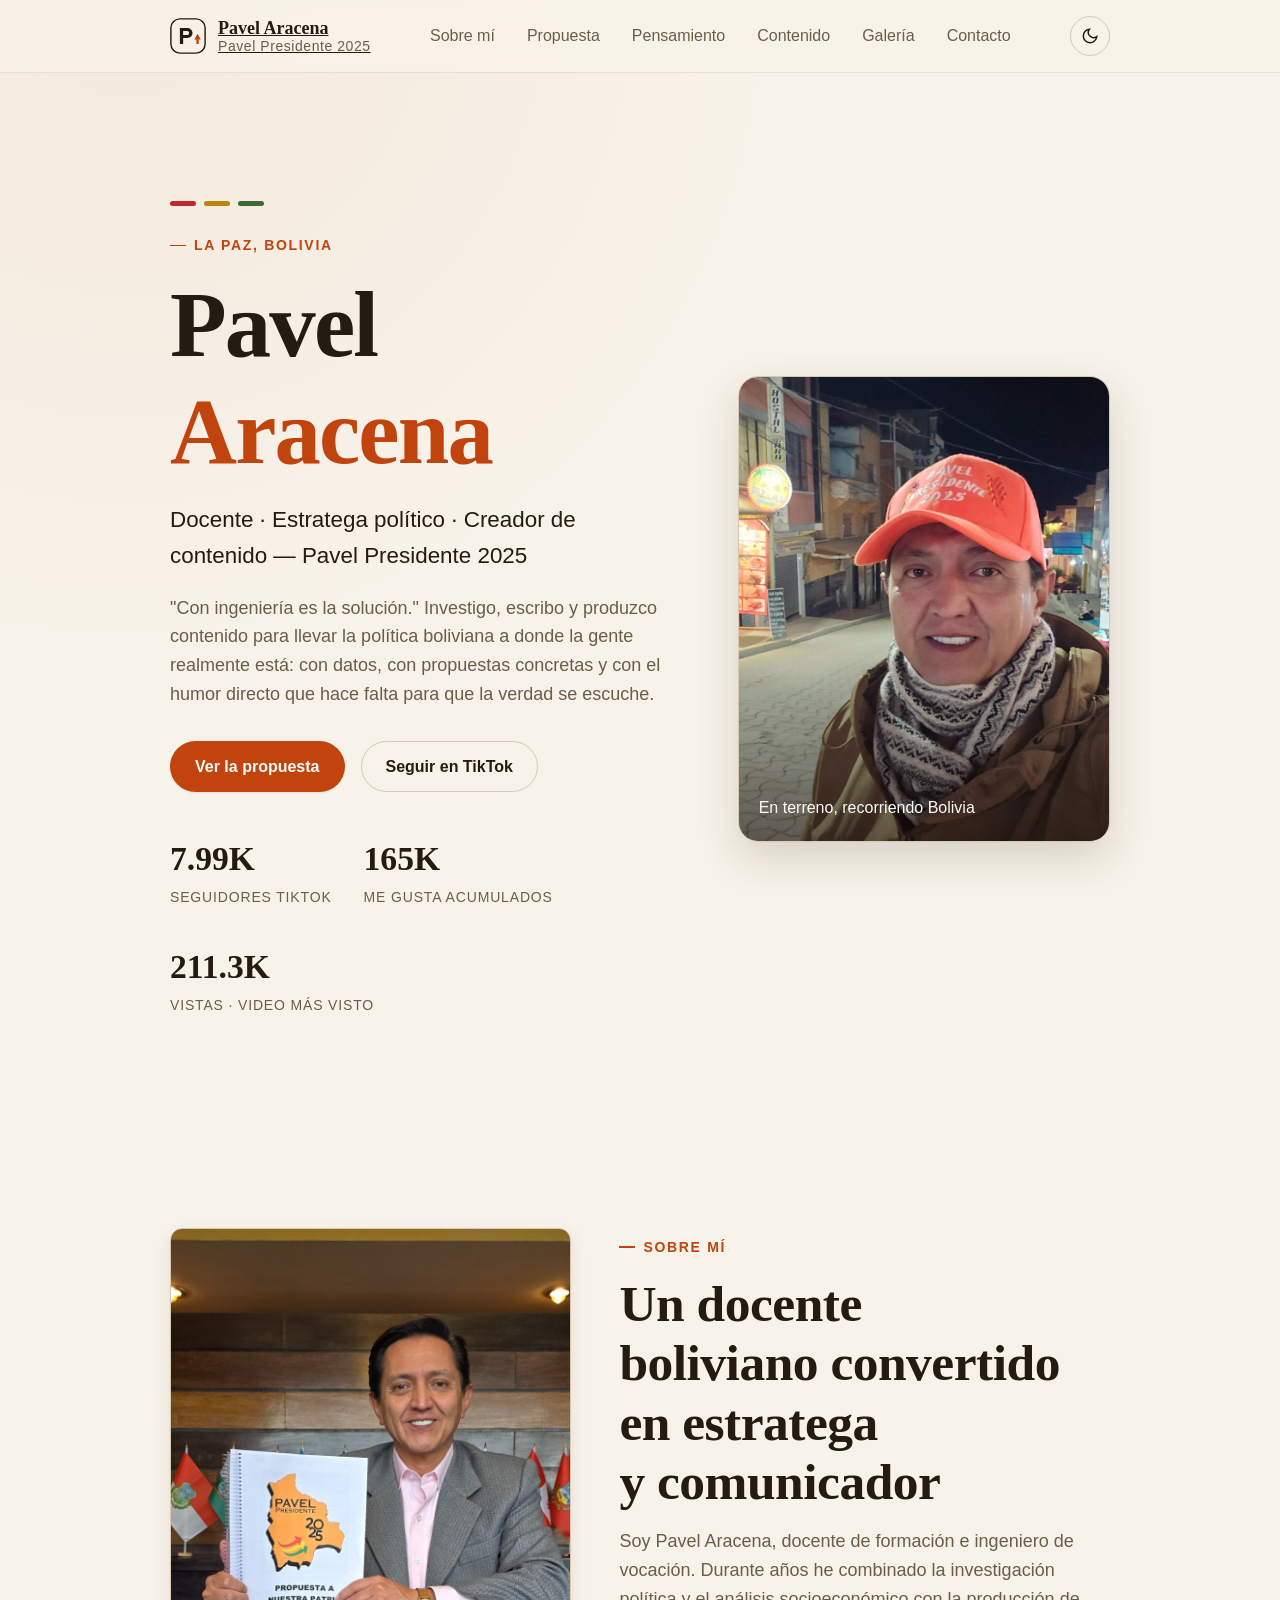
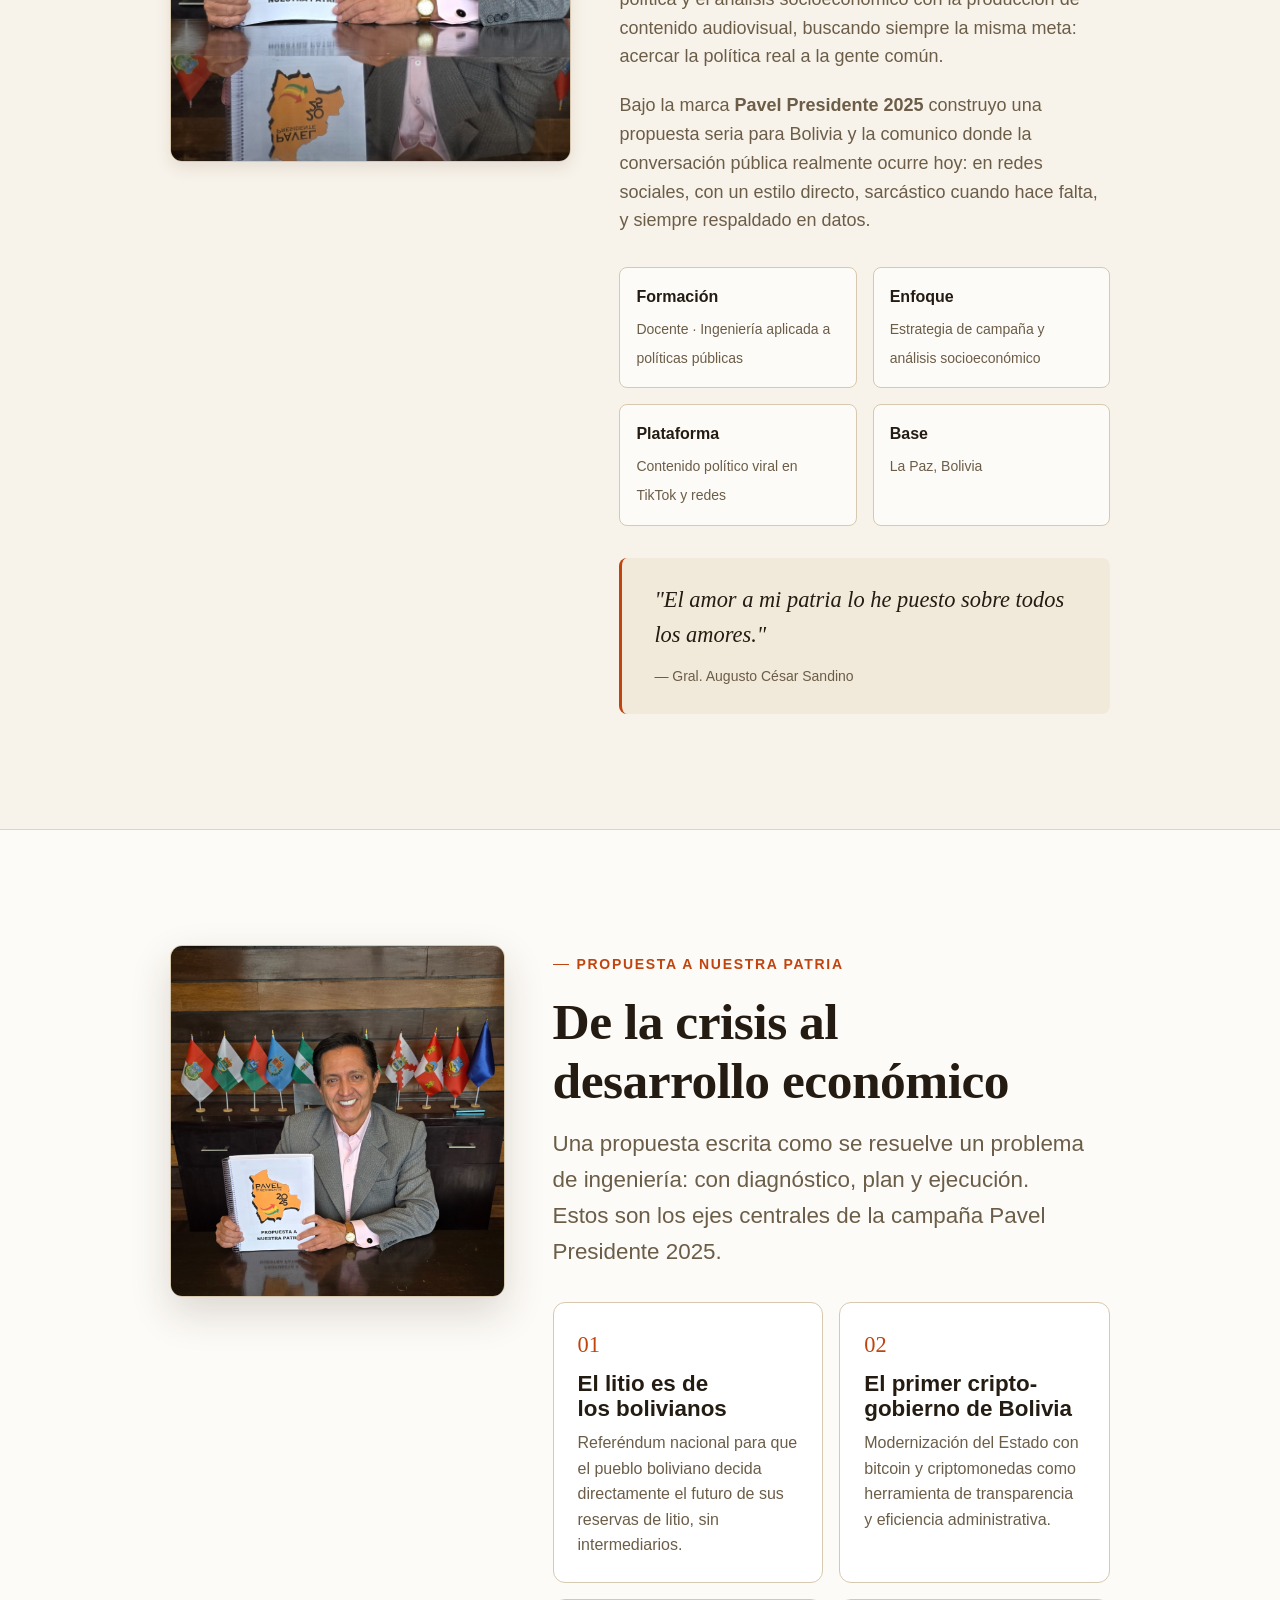
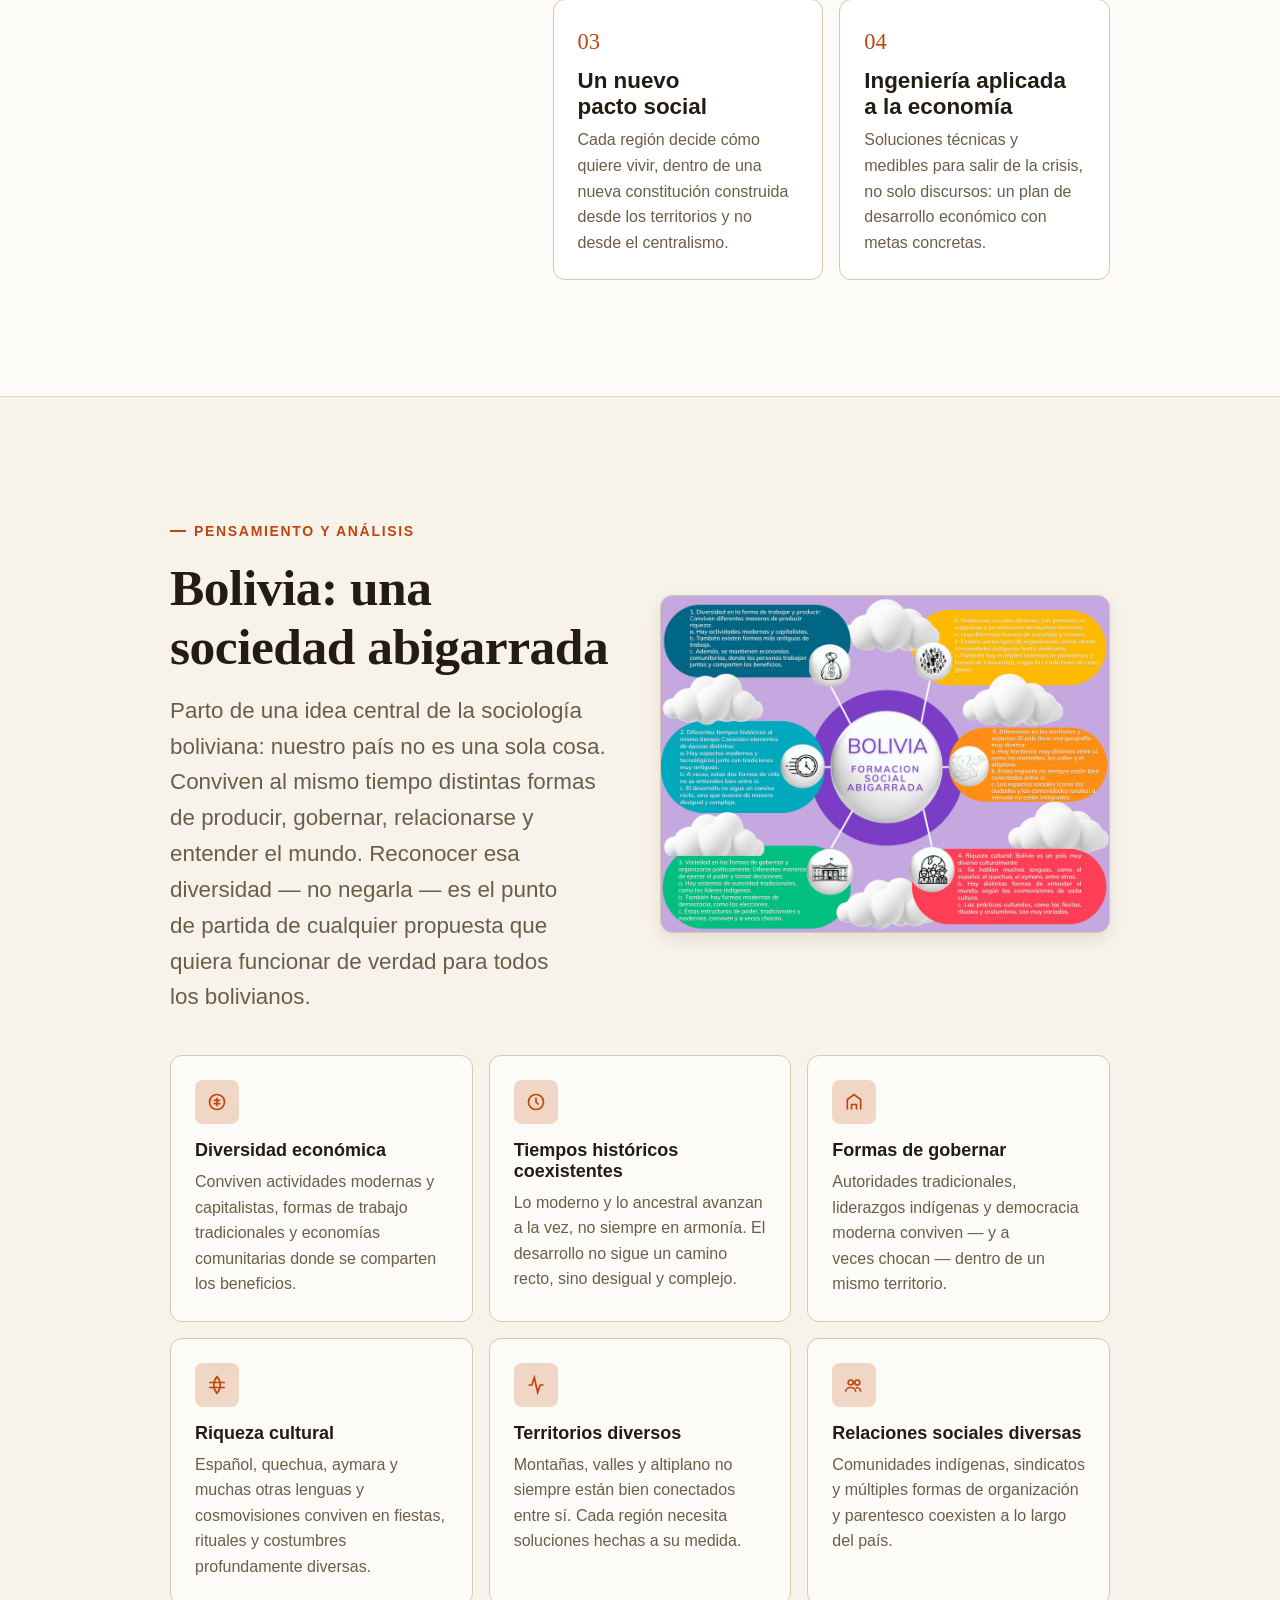
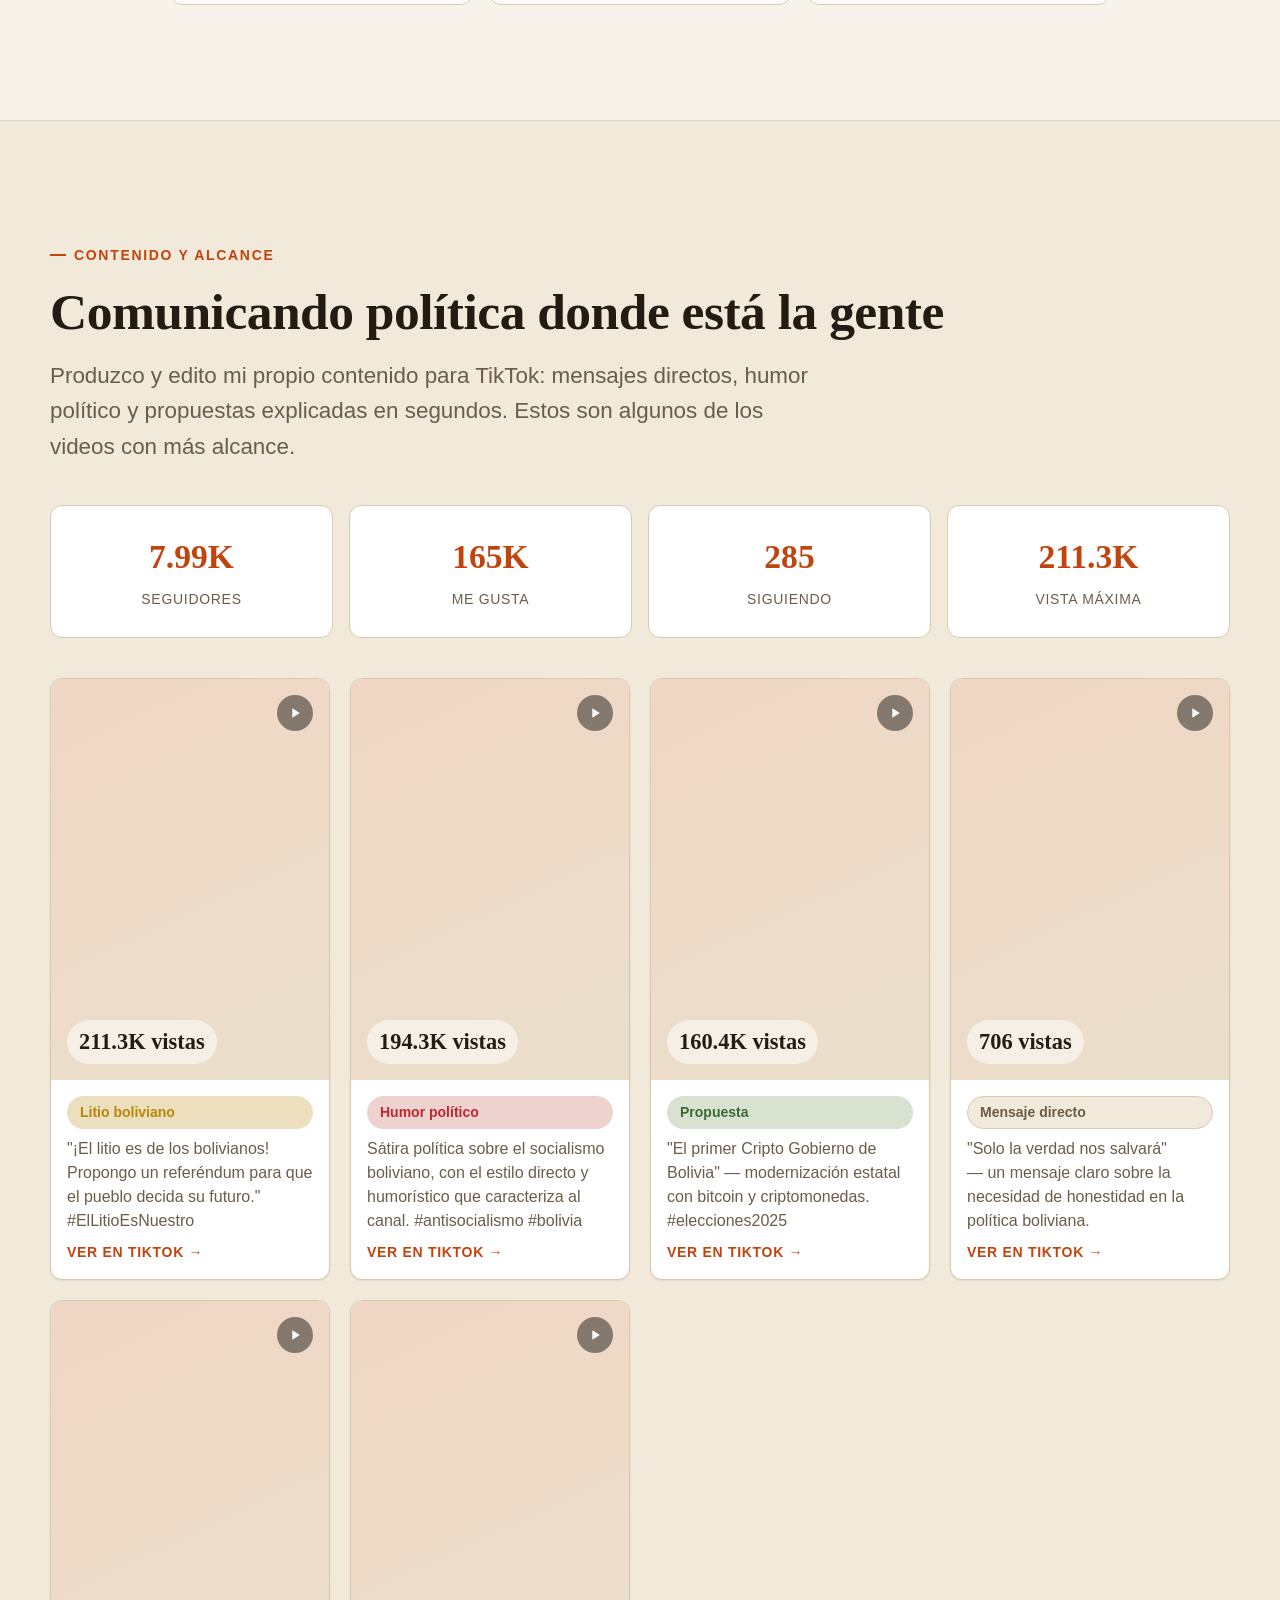
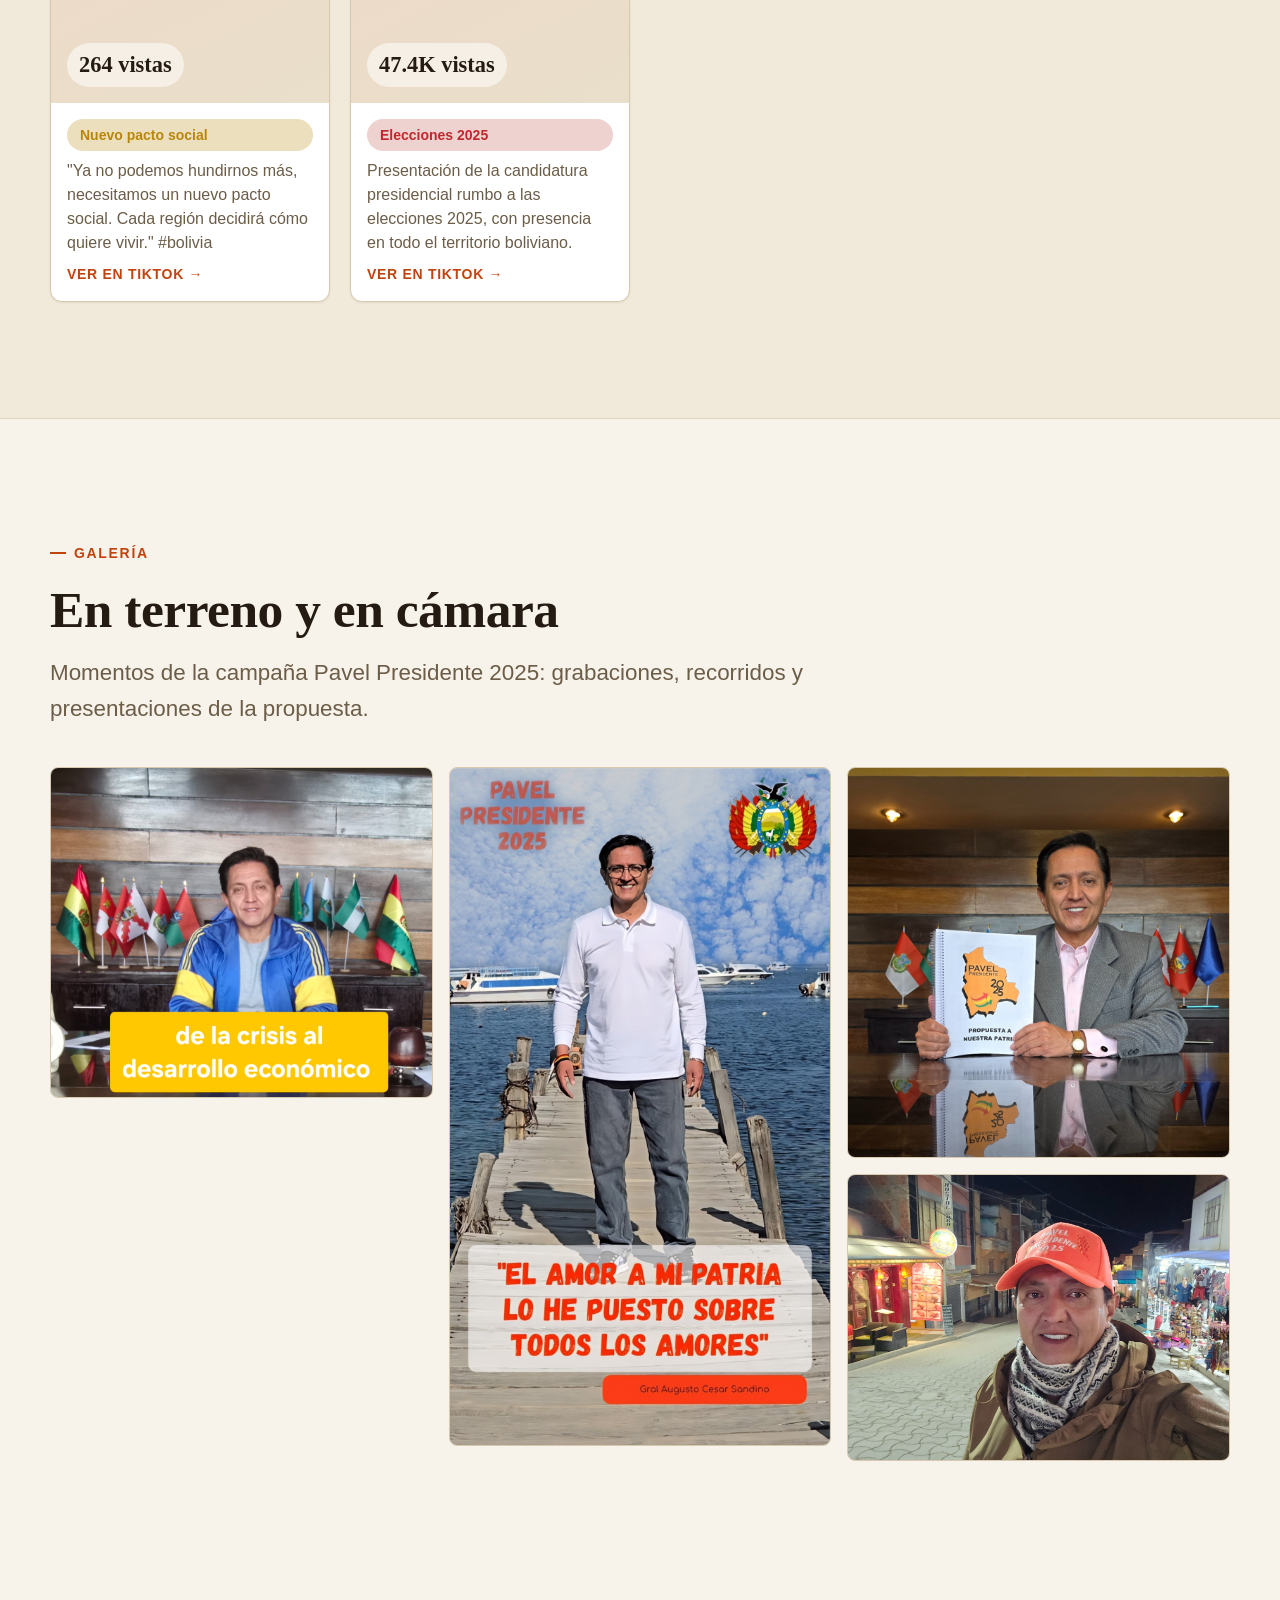
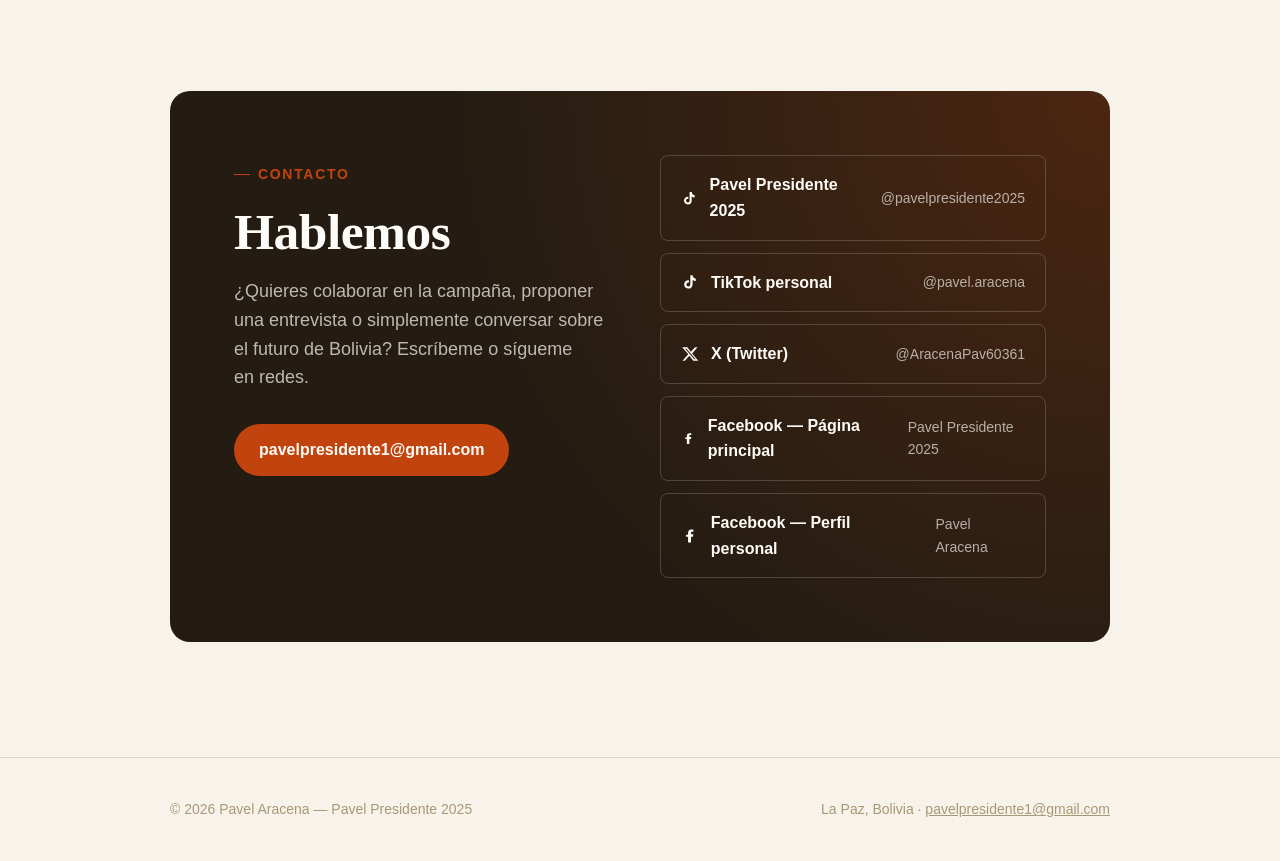
==== commit a8f8be3b: "Actualizar correo de contacto a pavelpresidente1@gmail.com" ====
--- a/index.html
+++ b/index.html
@@ -320,7 +320,7 @@
             <div class="eyebrow">Contacto</div>
             <h2 class="section-title">Hablemos</h2>
             <p class="contact__lead">¿Quieres colaborar en la campaña, proponer una entrevista o simplemente conversar sobre el futuro de Bolivia? Escríbeme o sígueme en redes.</p>
-            <a href="mailto:pavelaracena@gmail.com" class="btn btn--primary">pavelaracena@gmail.com</a>
+            <a href="mailto:pavelpresidente1@gmail.com" class="btn btn--primary">pavelpresidente1@gmail.com</a>
           </div>
           <div class="social-links">
             <a class="social-link" href="https://www.tiktok.com/@pavelpresidente2025" target="_blank" rel="noopener noreferrer">
@@ -369,7 +369,7 @@
 <footer class="footer">
   <div class="container footer__inner">
     <span>© 2026 Pavel Aracena — Pavel Presidente 2025</span>
-    <span>La Paz, Bolivia · <a href="mailto:pavelaracena@gmail.com">pavelaracena@gmail.com</a></span>
+    <span>La Paz, Bolivia · <a href="mailto:pavelpresidente1@gmail.com">pavelpresidente1@gmail.com</a></span>
   </div>
 </footer>
 
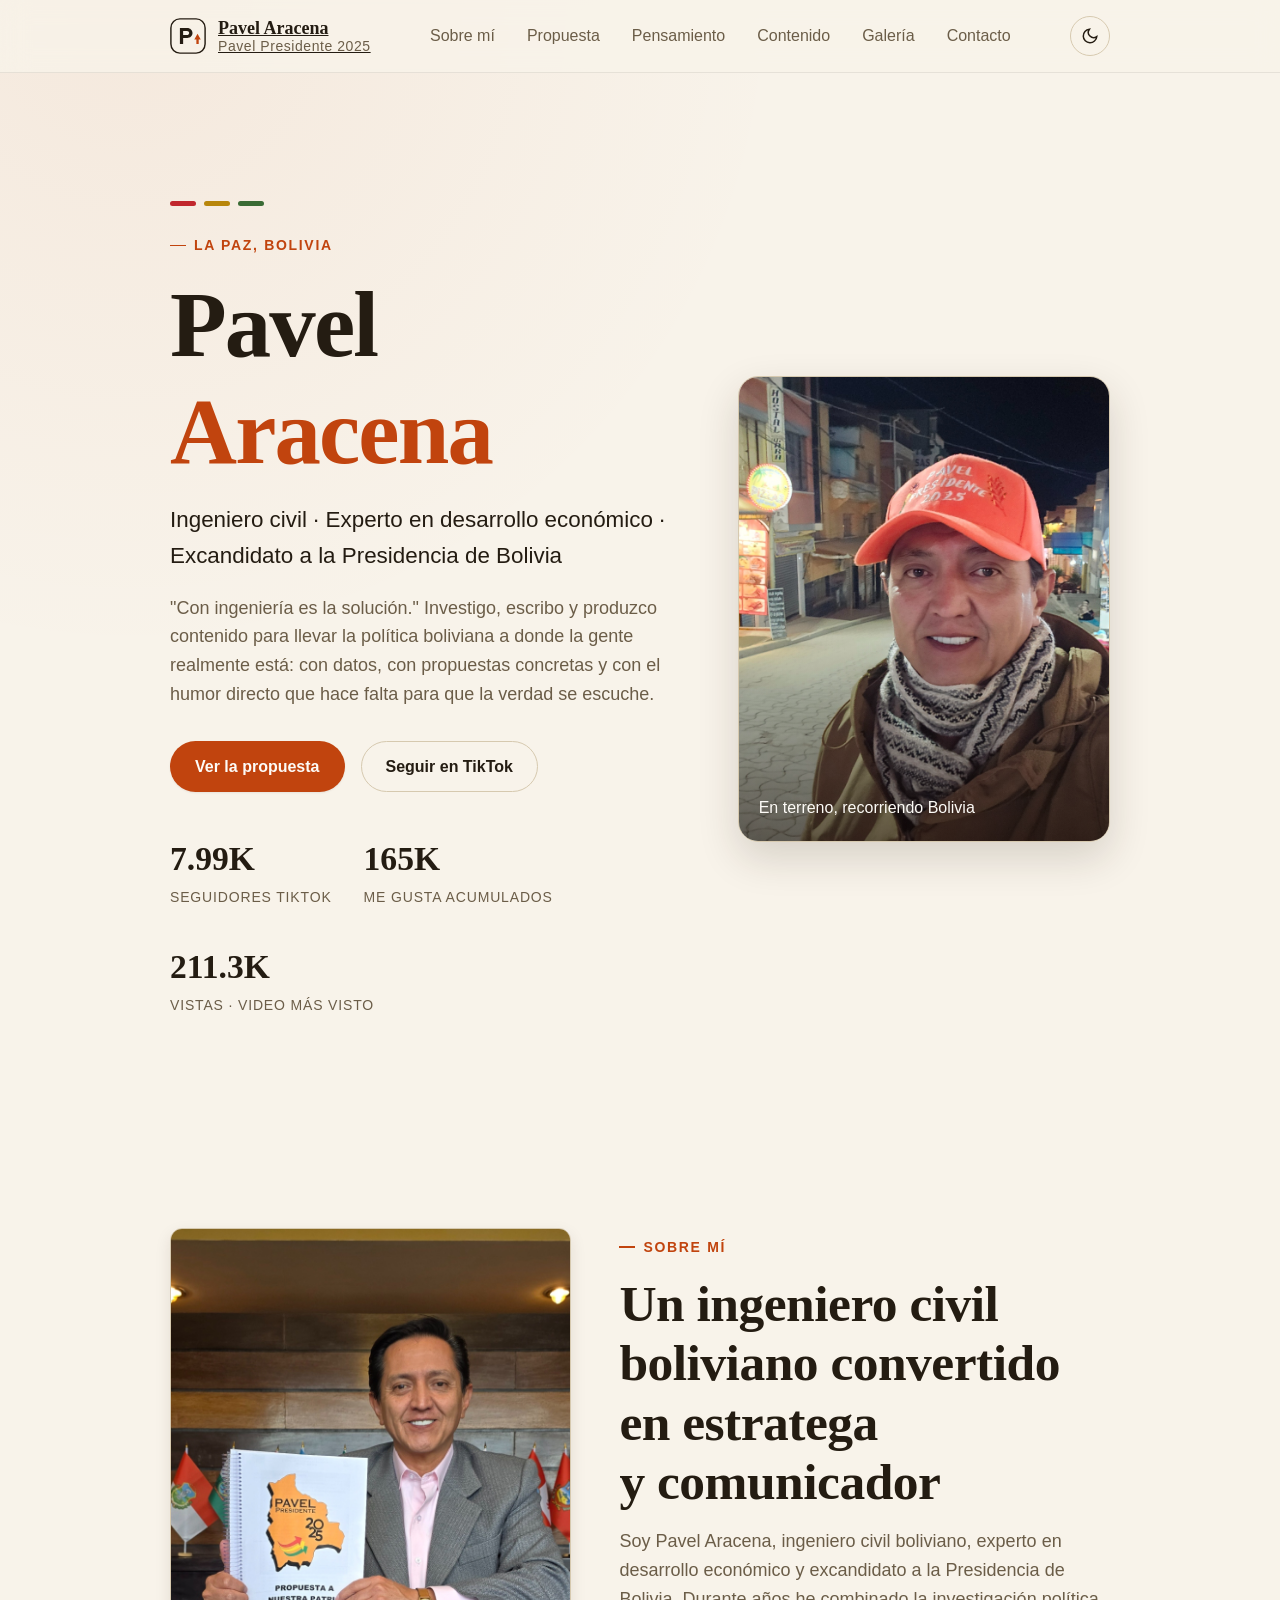
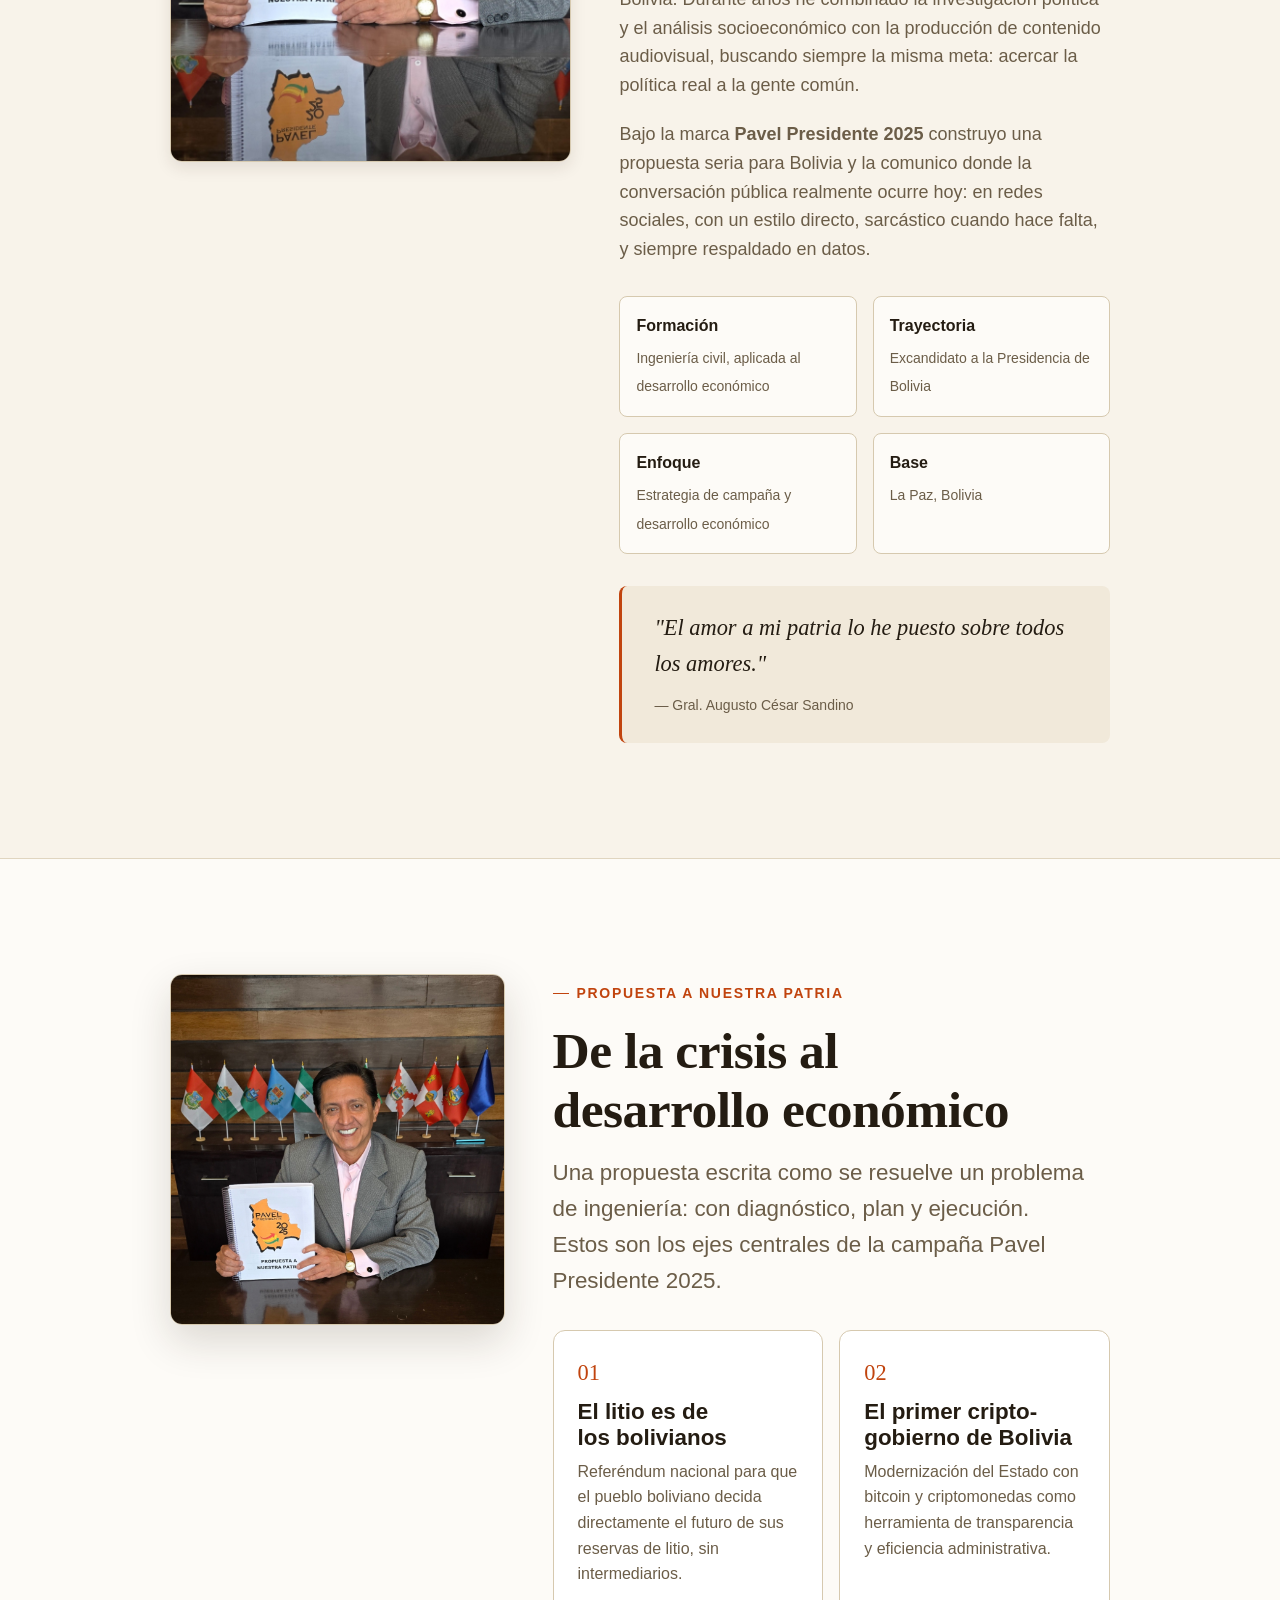
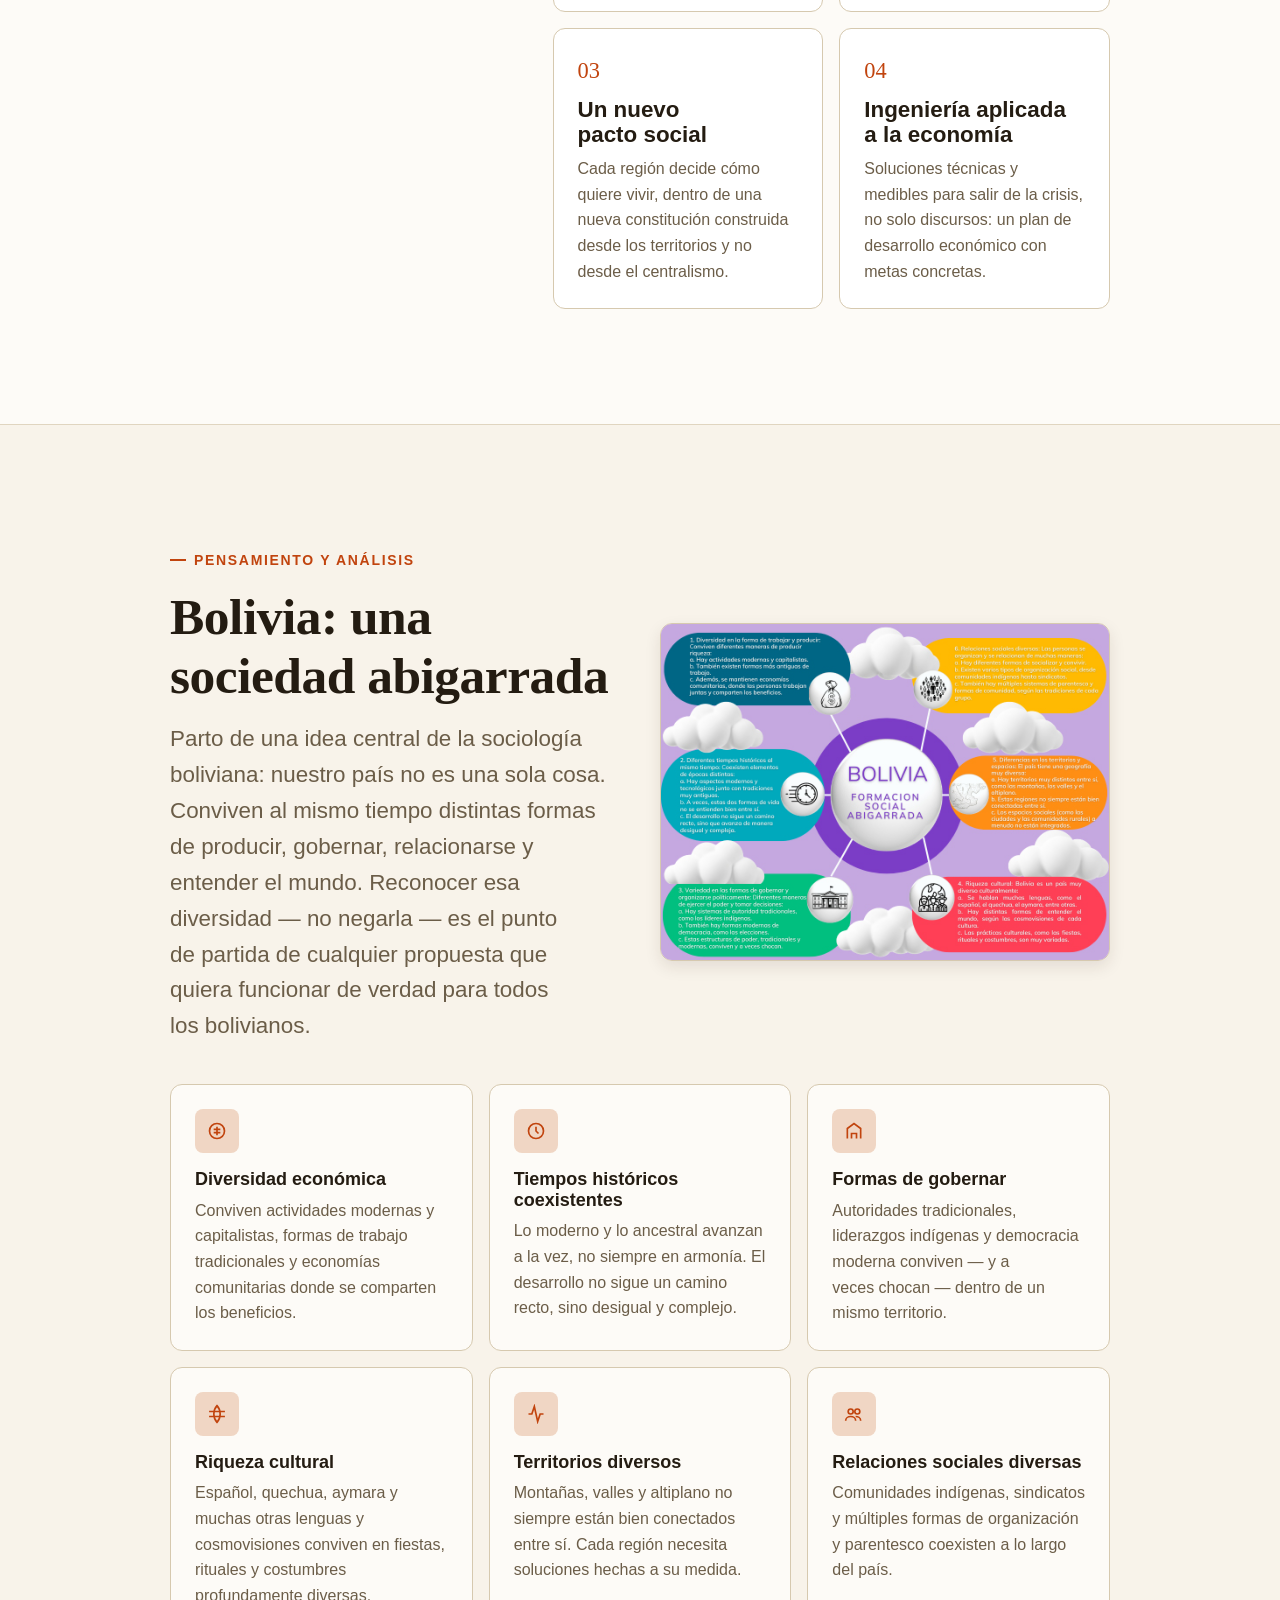
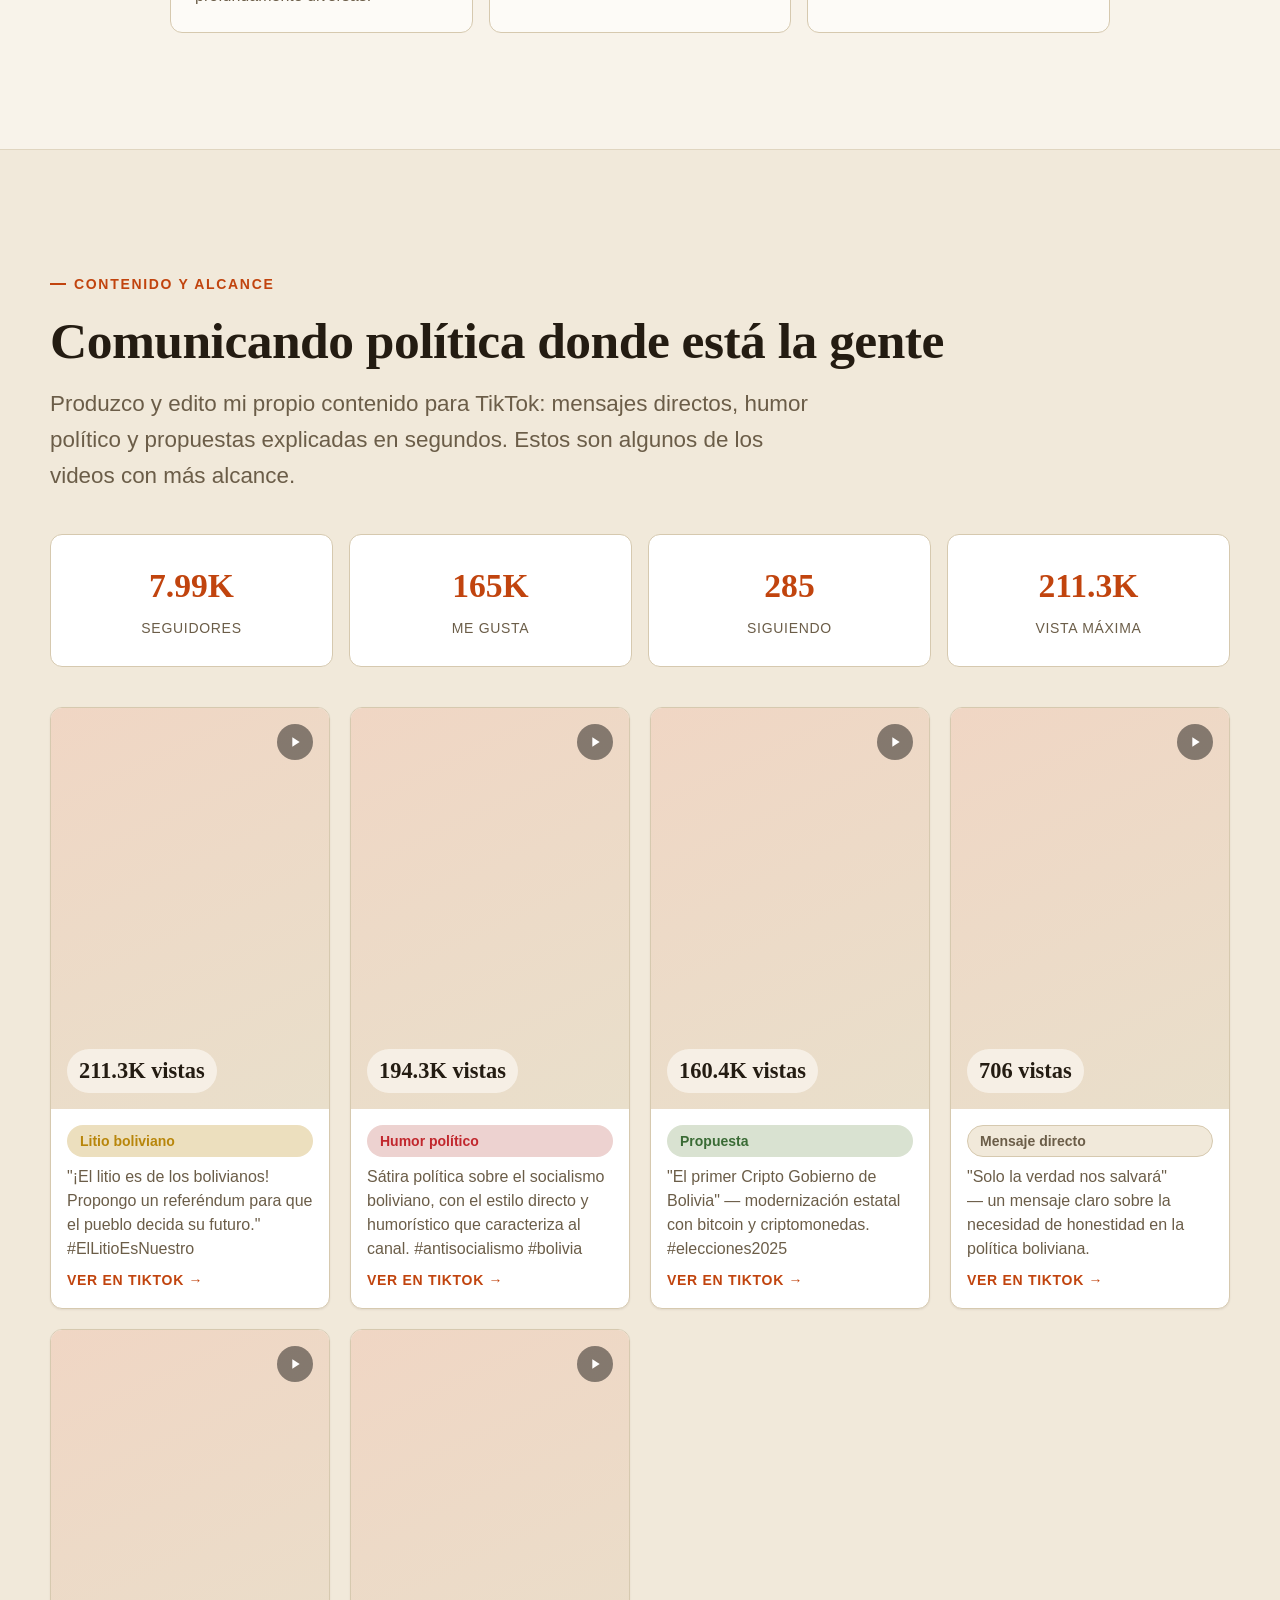
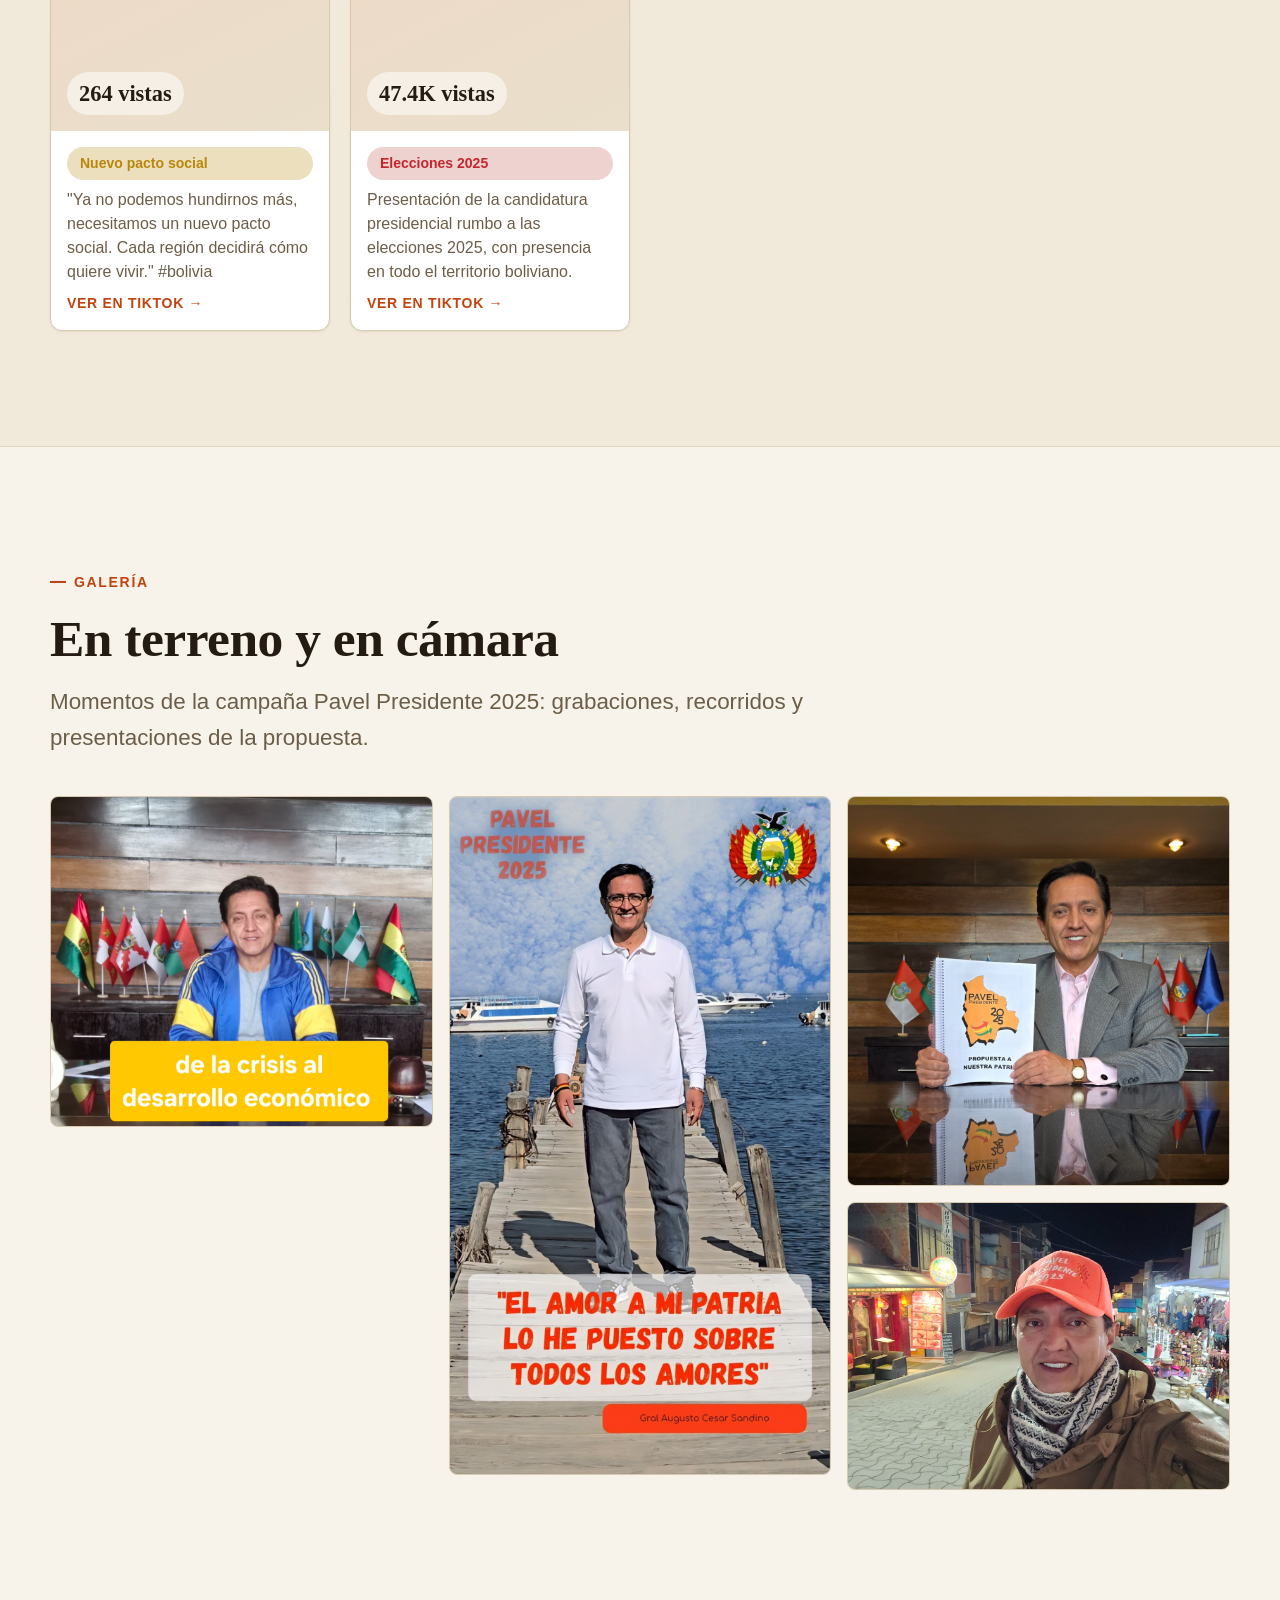
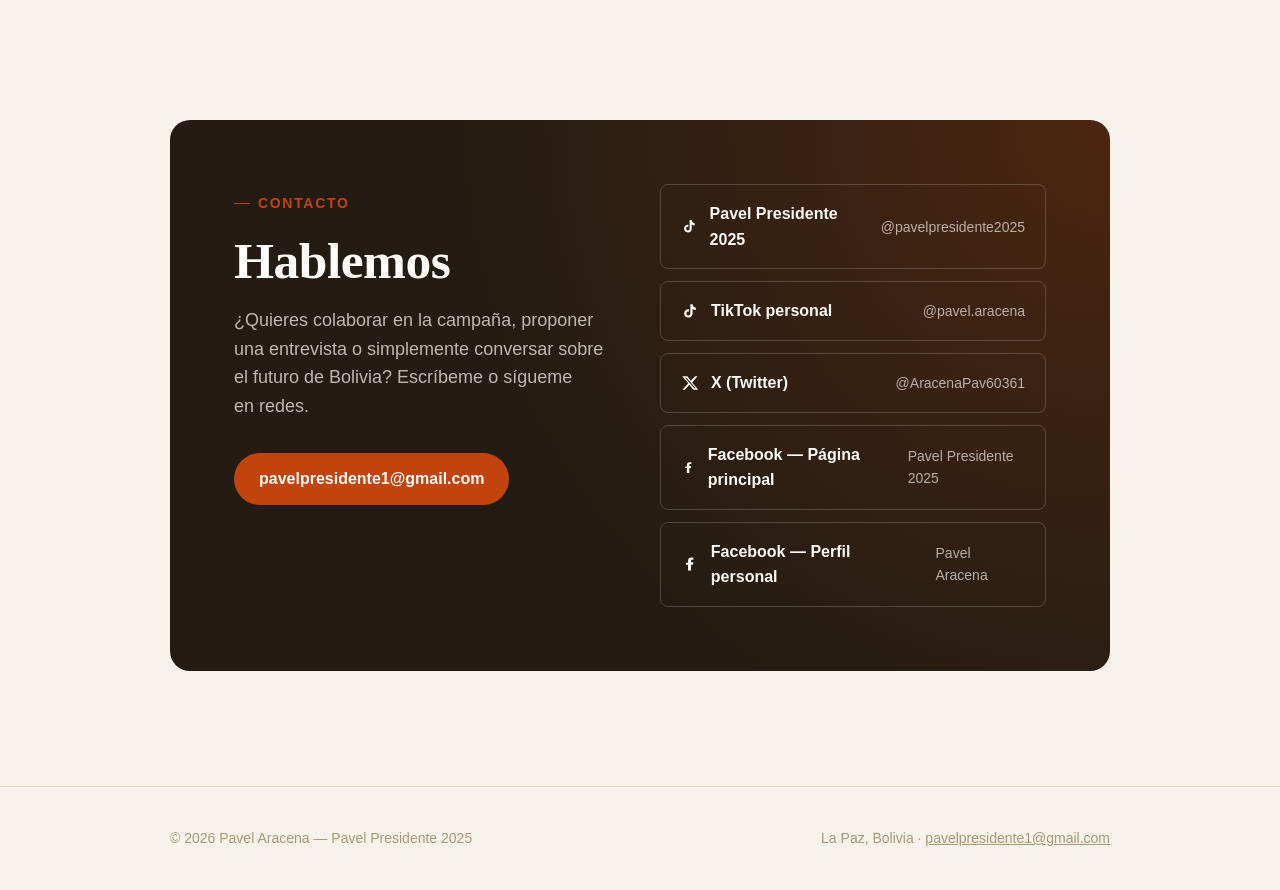
==== commit e5646af5: "Actualizar perfil: ingeniero civil, experto en desarrollo económico y excandidato a la Presidencia" ====
--- a/index.html
+++ b/index.html
@@ -3,10 +3,10 @@
 <head>
 <meta charset="UTF-8" />
 <meta name="viewport" content="width=device-width, initial-scale=1.0" />
-<title>Pavel Aracena — Docente, estratega político y creador de contenido</title>
+<title>Pavel Aracena — Ingeniero civil, experto en desarrollo económico y excandidato a la Presidencia</title>
 <meta name="description" content="Portafolio de Pavel Aracena: propuesta política Pavel Presidente 2025, análisis sobre Bolivia y contenido viral en redes sociales." />
 <meta property="og:title" content="Pavel Aracena — Pavel Presidente 2025" />
-<meta property="og:description" content="Docente, estratega político y creador de contenido boliviano. Propuesta, análisis y redes." />
+<meta property="og:description" content="Ingeniero civil, experto en desarrollo económico y excandidato a la Presidencia de Bolivia. Propuesta, análisis y redes." />
 <meta property="og:type" content="website" />
 
 <link rel="preconnect" href="https://fonts.googleapis.com" />
@@ -77,7 +77,7 @@
           <div class="hero__flags" aria-hidden="true"><span></span><span></span><span></span></div>
           <div class="eyebrow">La Paz, Bolivia</div>
           <h1>Pavel <em>Aracena</em></h1>
-          <p class="hero__tagline">Docente · Estratega político · Creador de contenido — Pavel Presidente 2025</p>
+          <p class="hero__tagline">Ingeniero civil · Experto en desarrollo económico · Excandidato a la Presidencia de Bolivia</p>
           <p class="hero__lead">"Con ingeniería es la solución." Investigo, escribo y produzco contenido para llevar la política boliviana a donde la gente realmente está: con datos, con propuestas concretas y con el humor directo que hace falta para que la verdad se escuche.</p>
           <div class="hero__ctas">
             <a href="#propuesta" class="btn btn--primary">Ver la propuesta</a>
@@ -106,13 +106,13 @@
         </figure>
         <div class="about__body">
           <div class="eyebrow">Sobre mí</div>
-          <h2 class="section-title">Un docente boliviano convertido en estratega y comunicador</h2>
-          <p>Soy Pavel Aracena, docente de formación e ingeniero de vocación. Durante años he combinado la investigación política y el análisis socioeconómico con la producción de contenido audiovisual, buscando siempre la misma meta: acercar la política real a la gente común.</p>
+          <h2 class="section-title">Un ingeniero civil boliviano convertido en estratega y comunicador</h2>
+          <p>Soy Pavel Aracena, ingeniero civil boliviano, experto en desarrollo económico y excandidato a la Presidencia de Bolivia. Durante años he combinado la investigación política y el análisis socioeconómico con la producción de contenido audiovisual, buscando siempre la misma meta: acercar la política real a la gente común.</p>
           <p>Bajo la marca <strong>Pavel Presidente 2025</strong> construyo una propuesta seria para Bolivia y la comunico donde la conversación pública realmente ocurre hoy: en redes sociales, con un estilo directo, sarcástico cuando hace falta, y siempre respaldado en datos.</p>
           <div class="about__facts">
-            <div class="fact reveal"><strong>Formación</strong><span>Docente · Ingeniería aplicada a políticas públicas</span></div>
-            <div class="fact reveal"><strong>Enfoque</strong><span>Estrategia de campaña y análisis socioeconómico</span></div>
-            <div class="fact reveal"><strong>Plataforma</strong><span>Contenido político viral en TikTok y redes</span></div>
+            <div class="fact reveal"><strong>Formación</strong><span>Ingeniería civil, aplicada al desarrollo económico</span></div>
+            <div class="fact reveal"><strong>Trayectoria</strong><span>Excandidato a la Presidencia de Bolivia</span></div>
+            <div class="fact reveal"><strong>Enfoque</strong><span>Estrategia de campaña y desarrollo económico</span></div>
             <div class="fact reveal"><strong>Base</strong><span>La Paz, Bolivia</span></div>
           </div>
           <div class="pull-quote reveal">
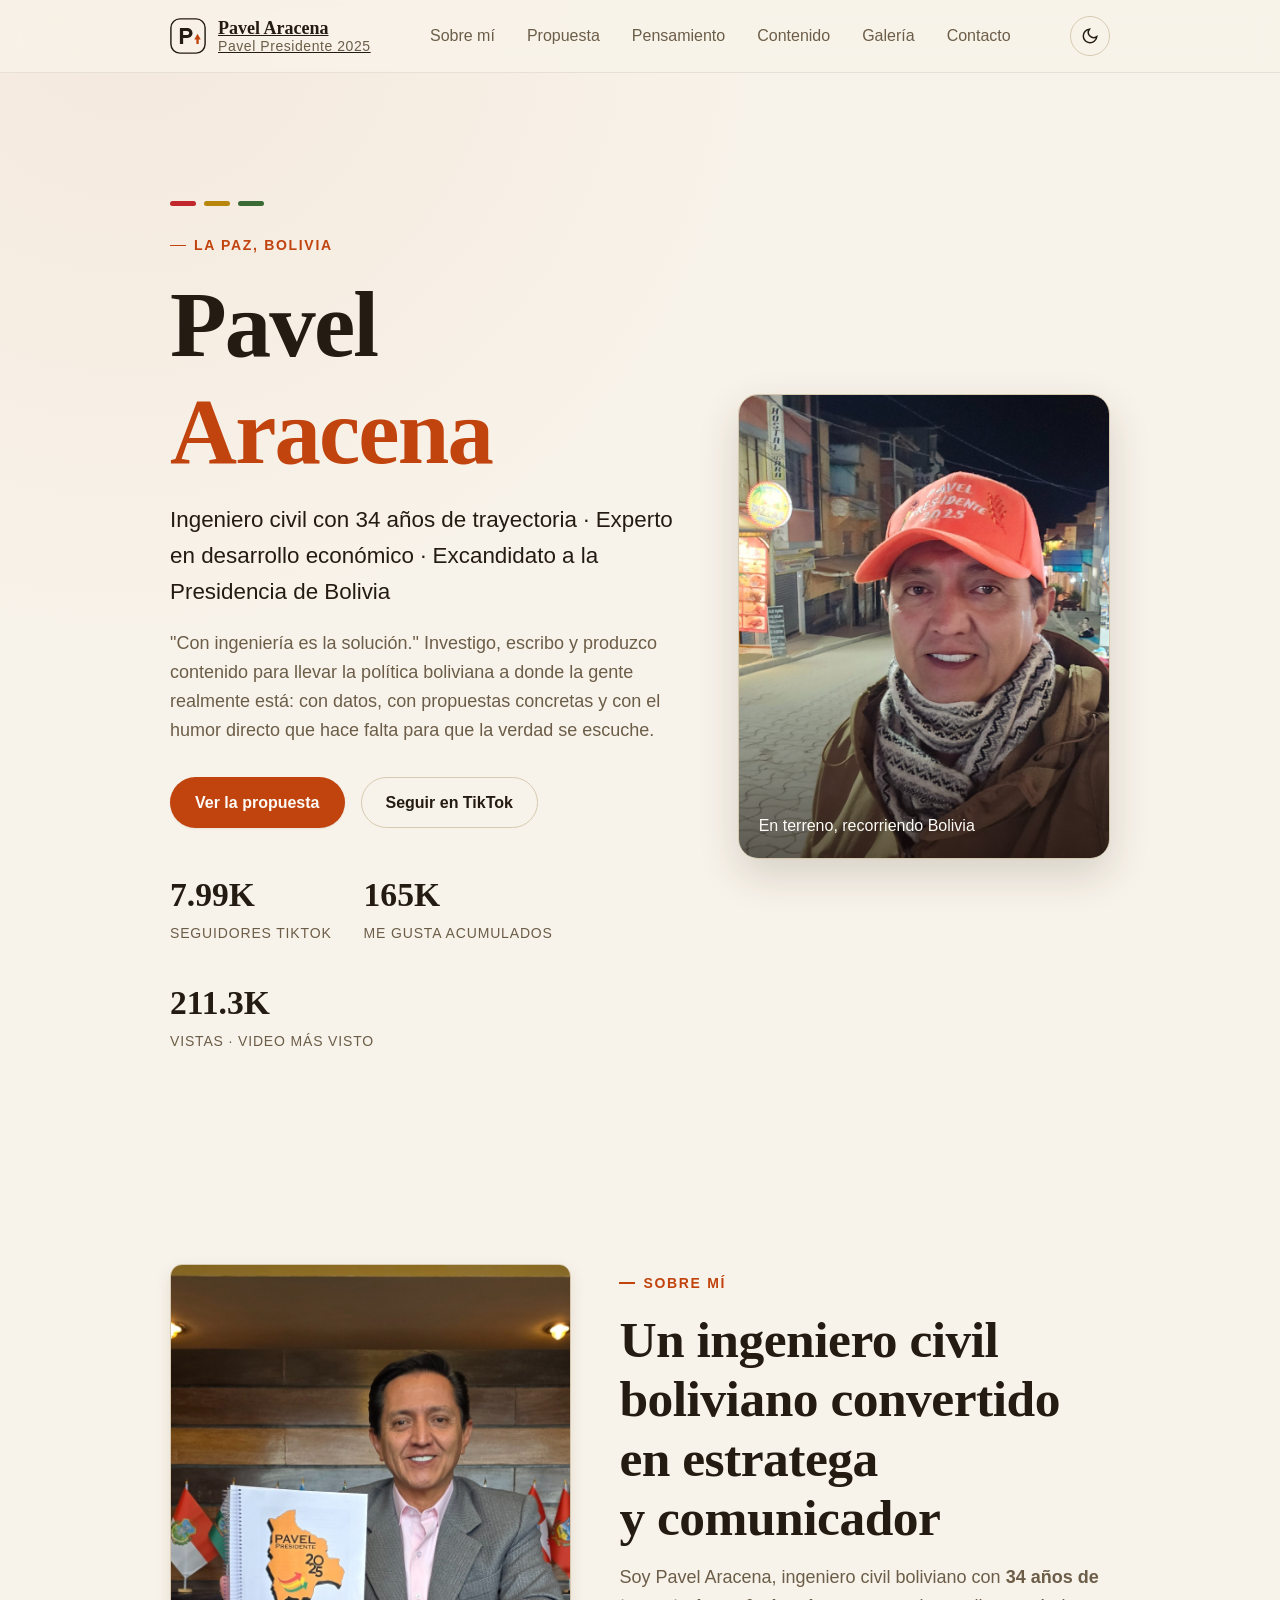
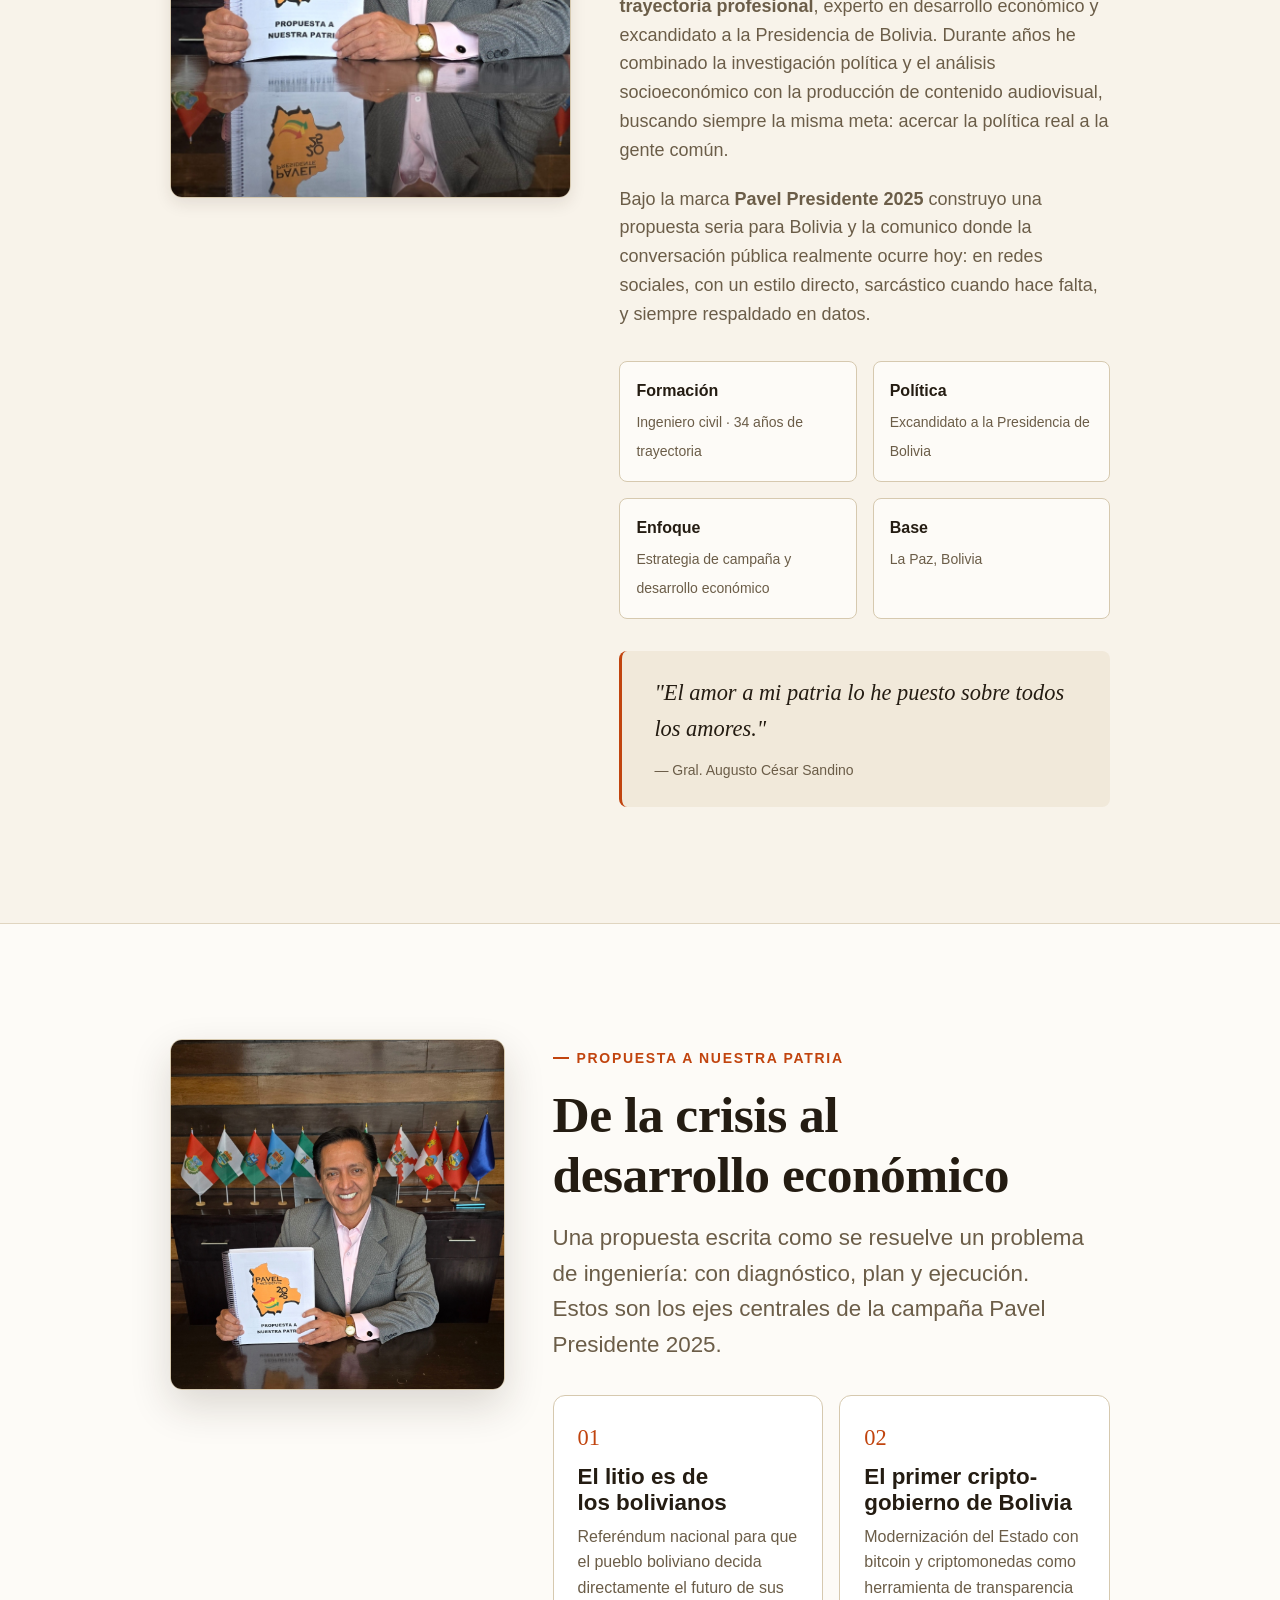
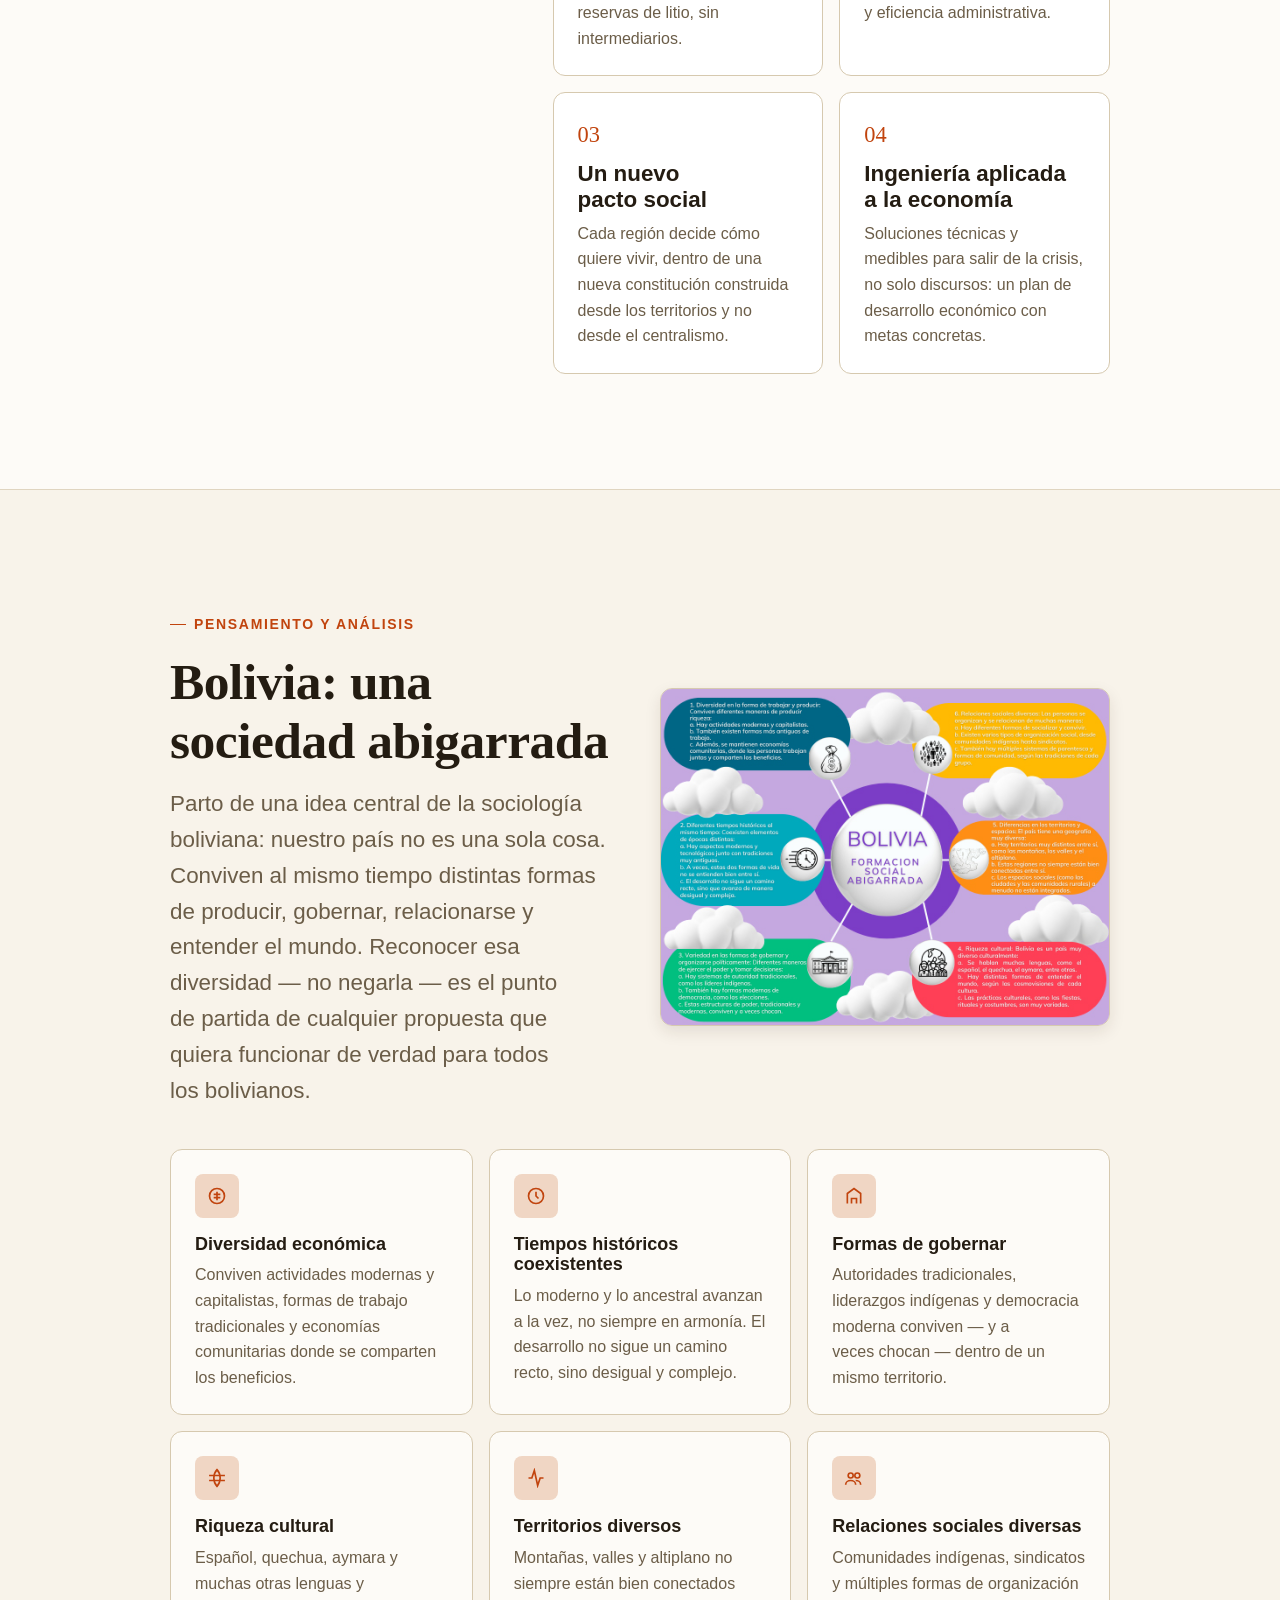
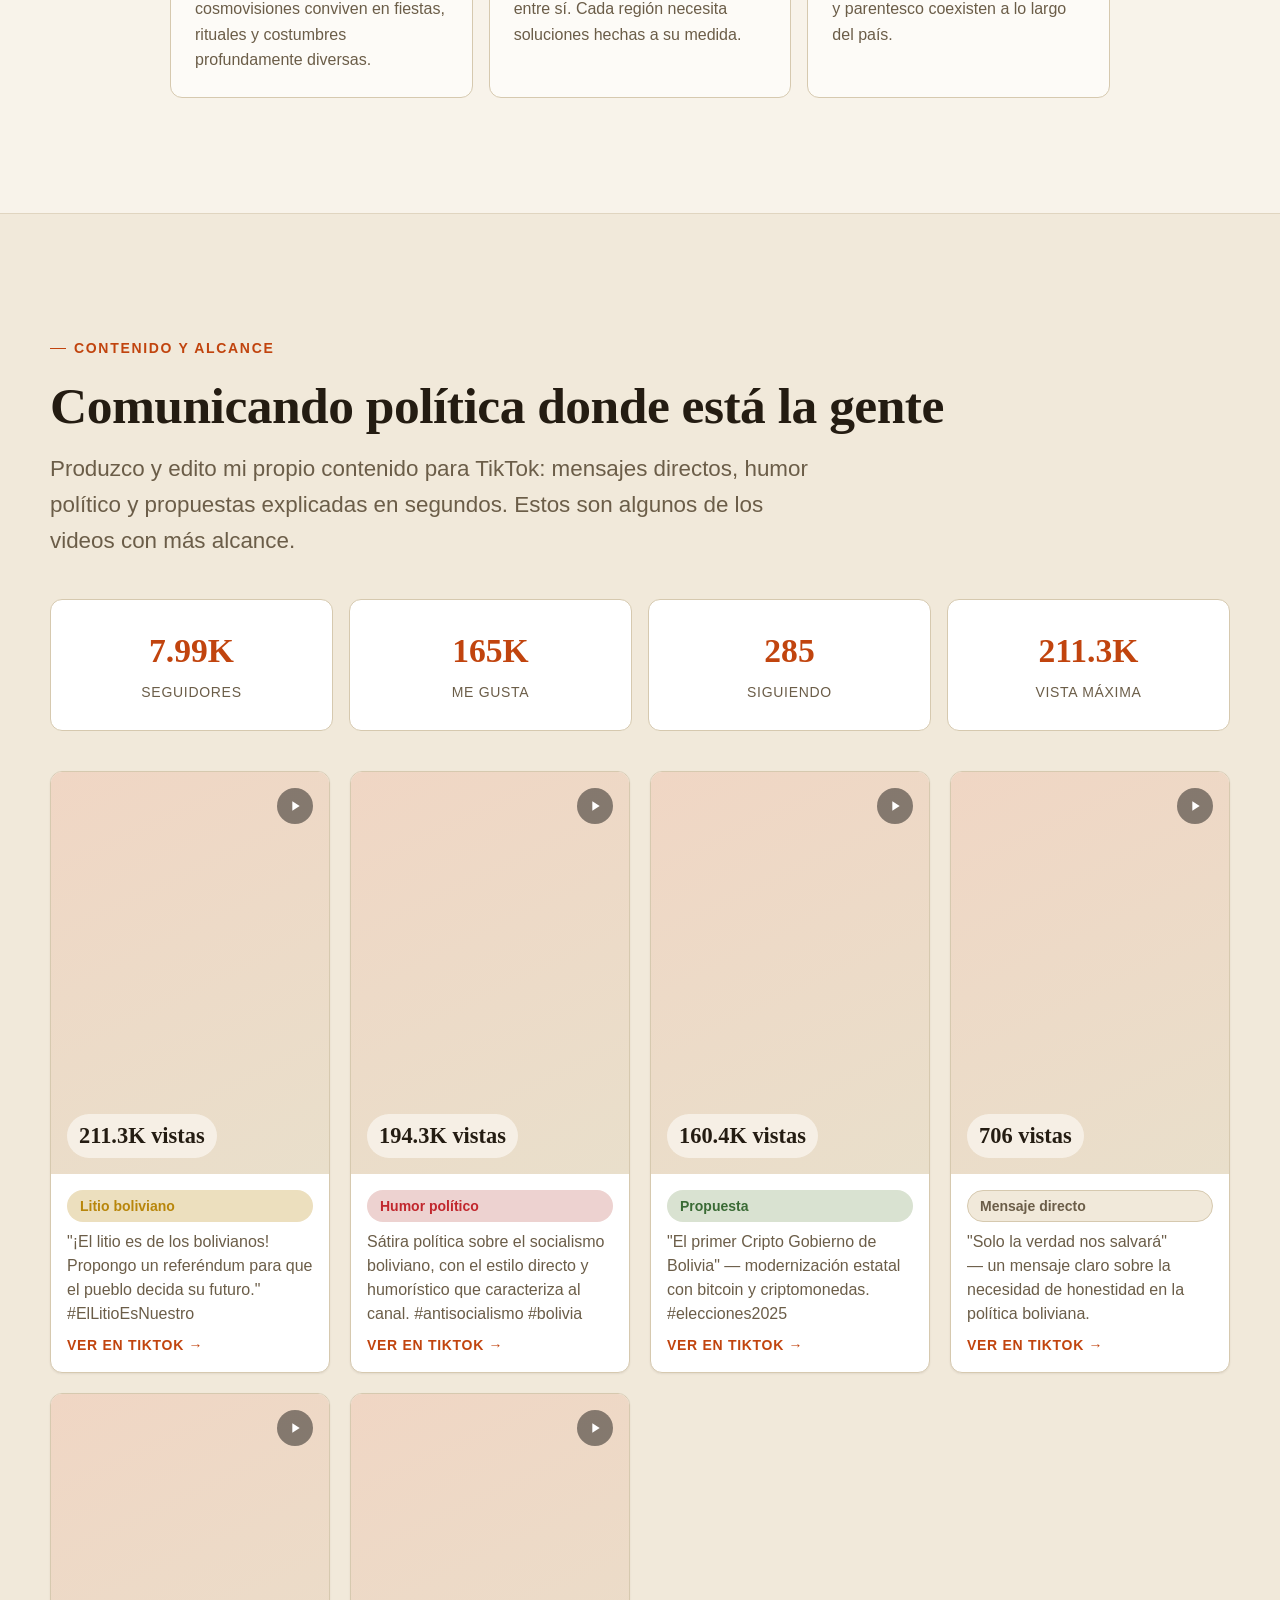
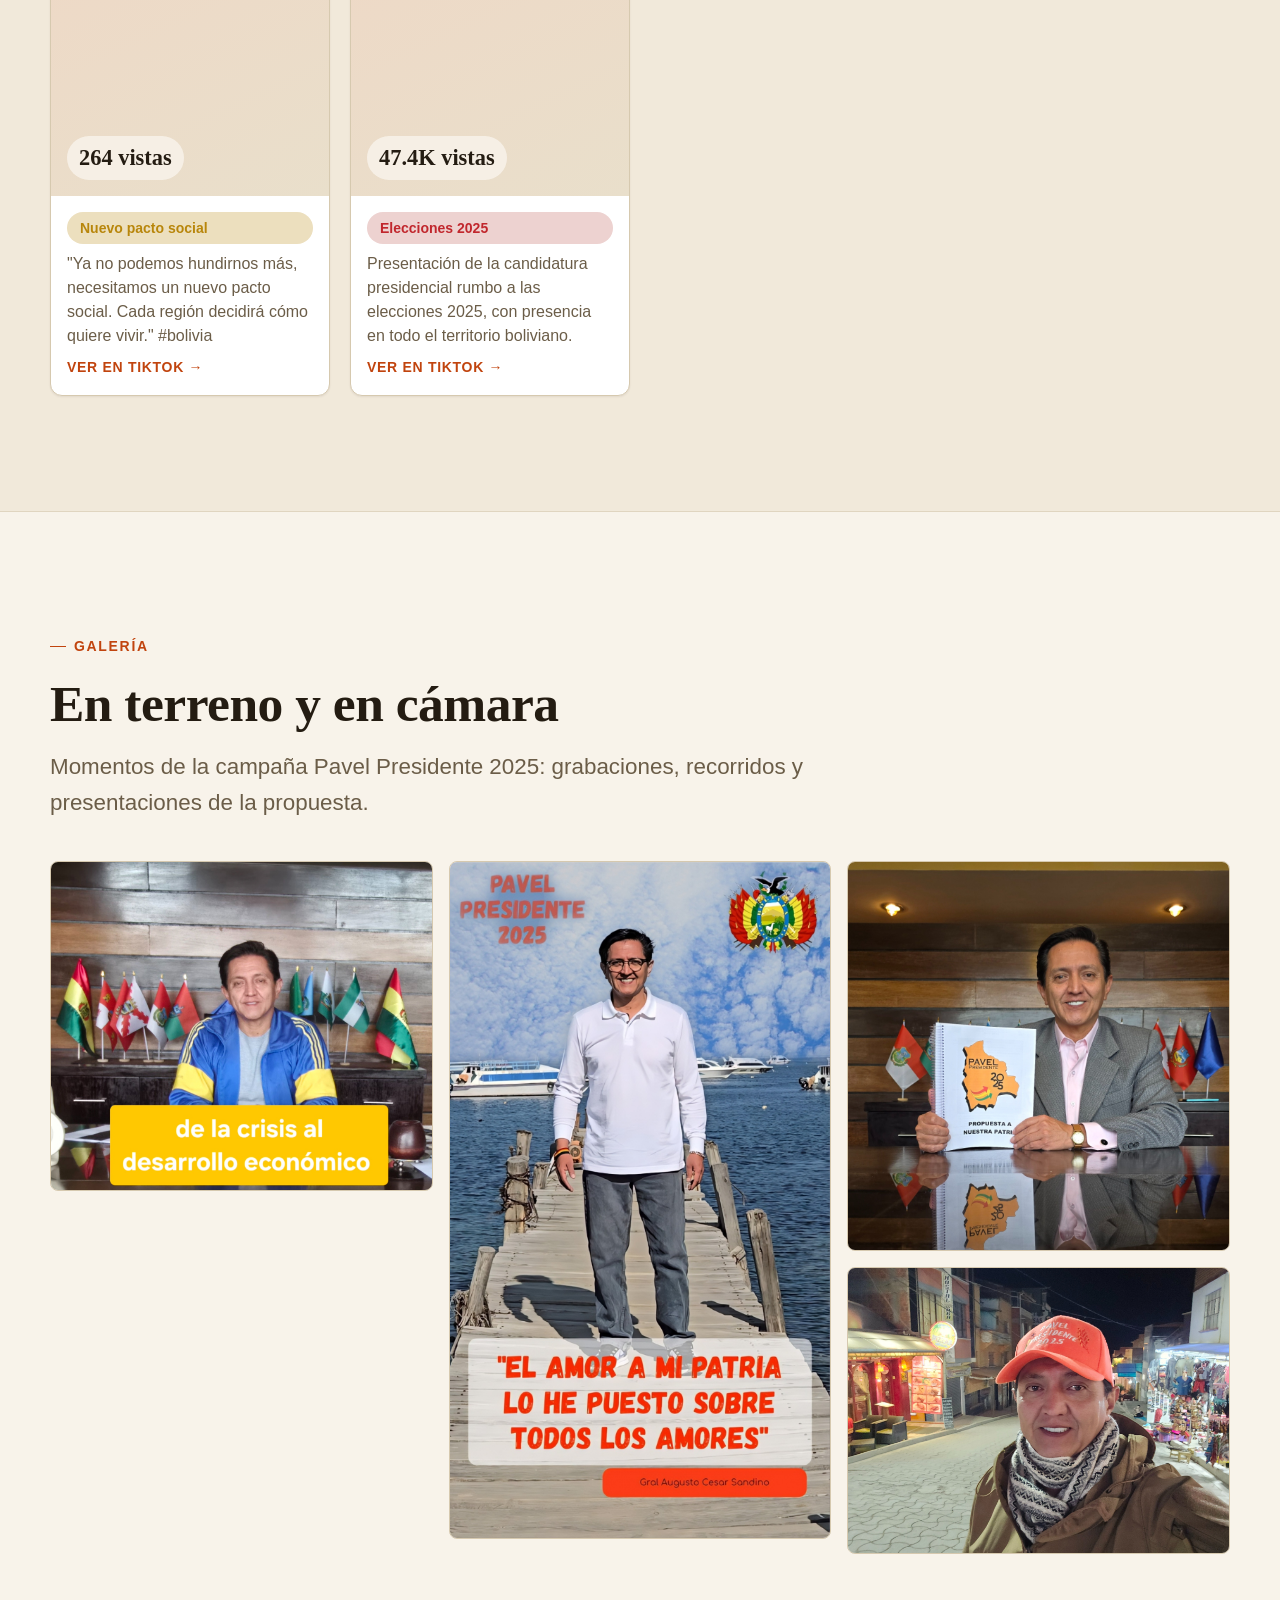
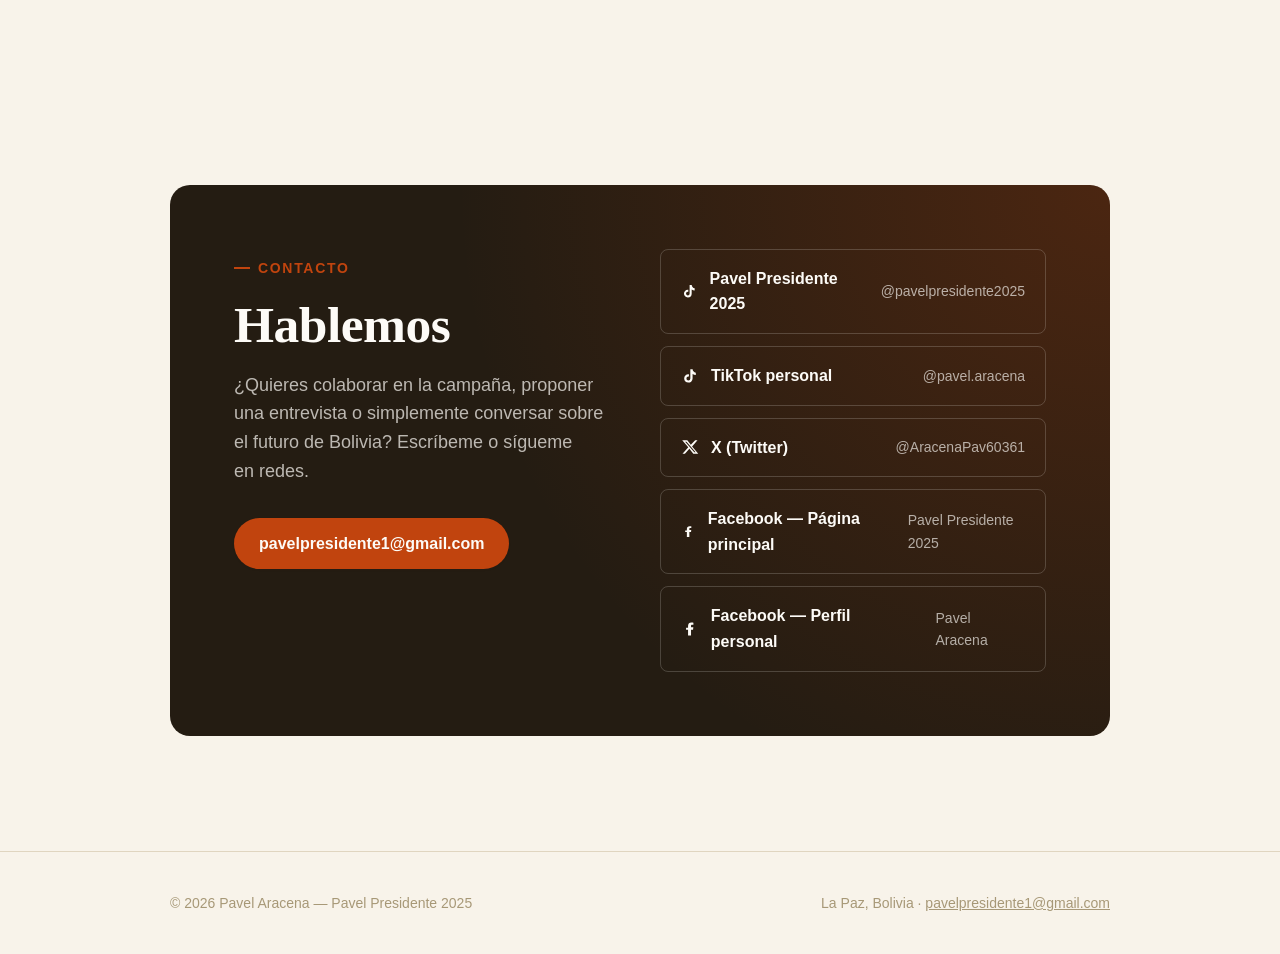
==== commit 3a02df70: "Destacar 34 años de trayectoria como ingeniero civil" ====
--- a/index.html
+++ b/index.html
@@ -77,7 +77,7 @@
           <div class="hero__flags" aria-hidden="true"><span></span><span></span><span></span></div>
           <div class="eyebrow">La Paz, Bolivia</div>
           <h1>Pavel <em>Aracena</em></h1>
-          <p class="hero__tagline">Ingeniero civil · Experto en desarrollo económico · Excandidato a la Presidencia de Bolivia</p>
+          <p class="hero__tagline">Ingeniero civil con 34 años de trayectoria · Experto en desarrollo económico · Excandidato a la Presidencia de Bolivia</p>
           <p class="hero__lead">"Con ingeniería es la solución." Investigo, escribo y produzco contenido para llevar la política boliviana a donde la gente realmente está: con datos, con propuestas concretas y con el humor directo que hace falta para que la verdad se escuche.</p>
           <div class="hero__ctas">
             <a href="#propuesta" class="btn btn--primary">Ver la propuesta</a>
@@ -107,11 +107,11 @@
         <div class="about__body">
           <div class="eyebrow">Sobre mí</div>
           <h2 class="section-title">Un ingeniero civil boliviano convertido en estratega y comunicador</h2>
-          <p>Soy Pavel Aracena, ingeniero civil boliviano, experto en desarrollo económico y excandidato a la Presidencia de Bolivia. Durante años he combinado la investigación política y el análisis socioeconómico con la producción de contenido audiovisual, buscando siempre la misma meta: acercar la política real a la gente común.</p>
+          <p>Soy Pavel Aracena, ingeniero civil boliviano con <strong>34 años de trayectoria profesional</strong>, experto en desarrollo económico y excandidato a la Presidencia de Bolivia. Durante años he combinado la investigación política y el análisis socioeconómico con la producción de contenido audiovisual, buscando siempre la misma meta: acercar la política real a la gente común.</p>
           <p>Bajo la marca <strong>Pavel Presidente 2025</strong> construyo una propuesta seria para Bolivia y la comunico donde la conversación pública realmente ocurre hoy: en redes sociales, con un estilo directo, sarcástico cuando hace falta, y siempre respaldado en datos.</p>
           <div class="about__facts">
-            <div class="fact reveal"><strong>Formación</strong><span>Ingeniería civil, aplicada al desarrollo económico</span></div>
-            <div class="fact reveal"><strong>Trayectoria</strong><span>Excandidato a la Presidencia de Bolivia</span></div>
+            <div class="fact reveal"><strong>Formación</strong><span>Ingeniero civil · 34 años de trayectoria</span></div>
+            <div class="fact reveal"><strong>Política</strong><span>Excandidato a la Presidencia de Bolivia</span></div>
             <div class="fact reveal"><strong>Enfoque</strong><span>Estrategia de campaña y desarrollo económico</span></div>
             <div class="fact reveal"><strong>Base</strong><span>La Paz, Bolivia</span></div>
           </div>
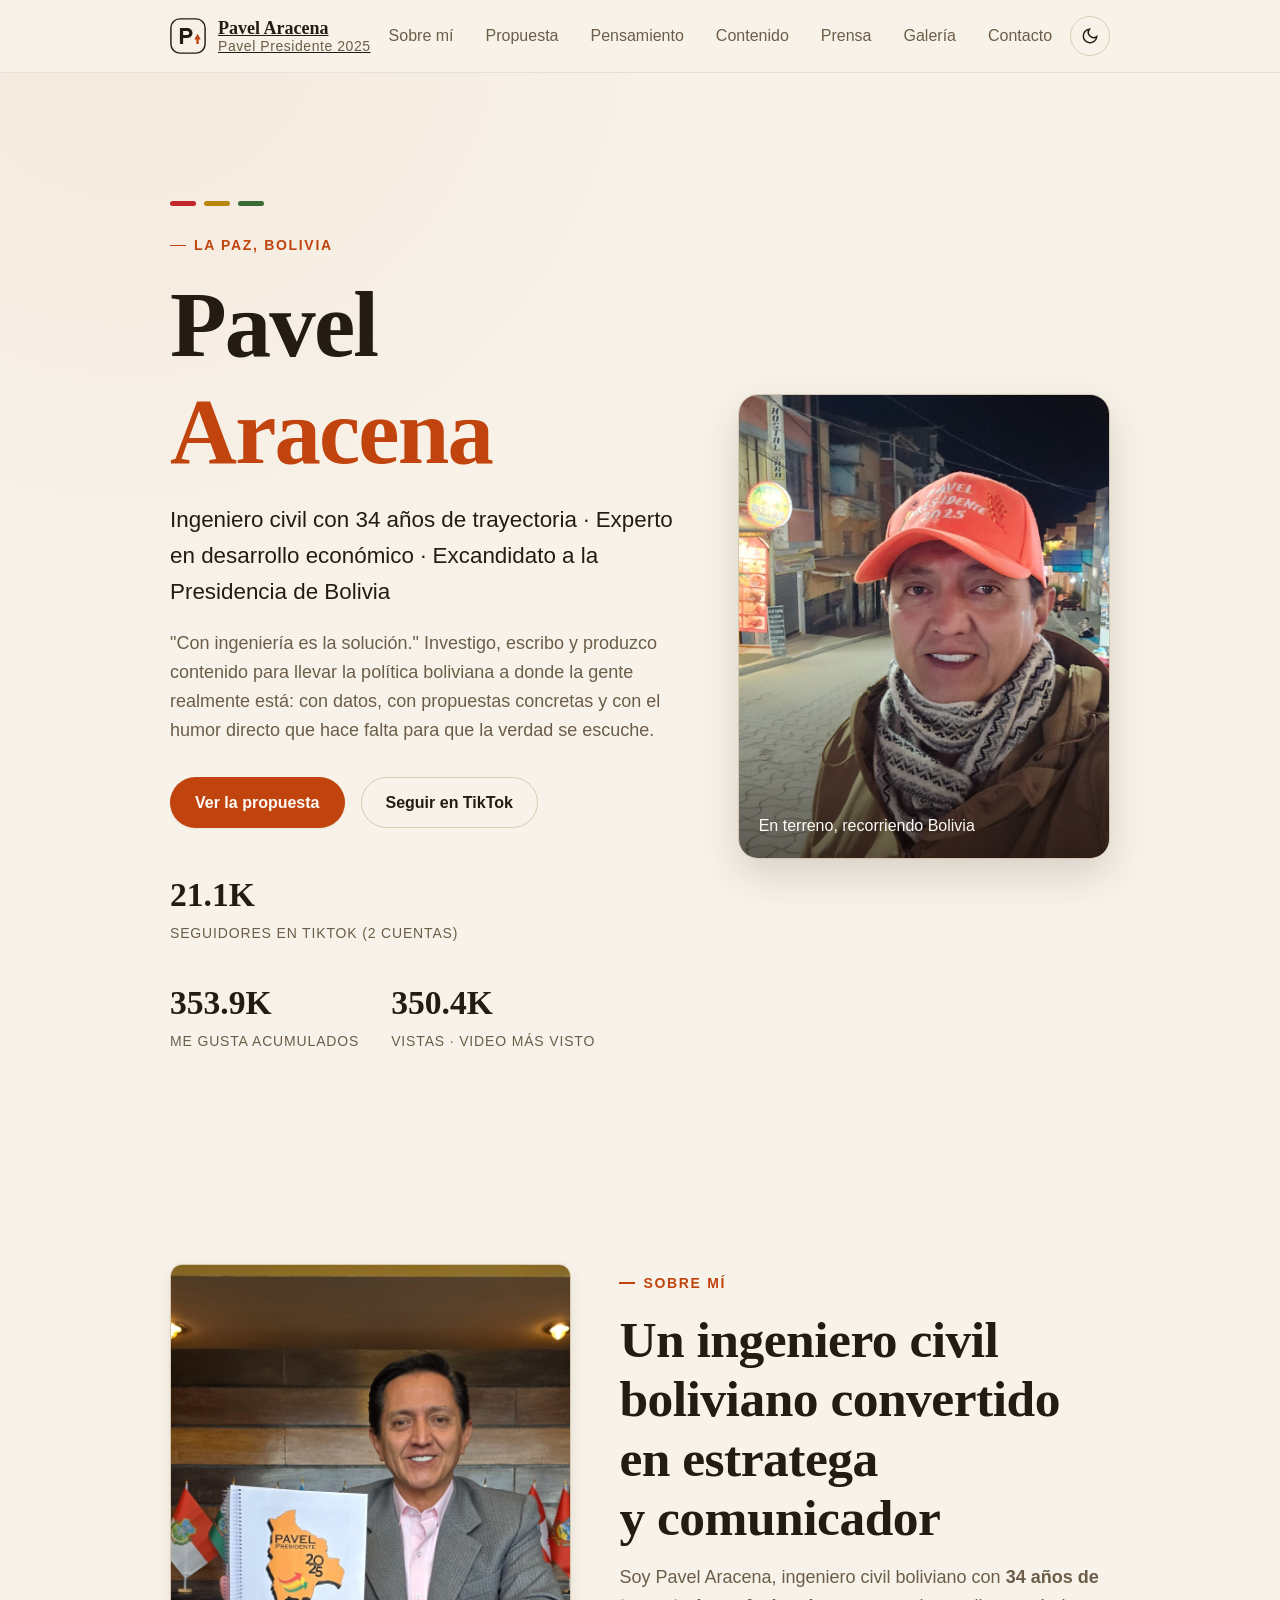
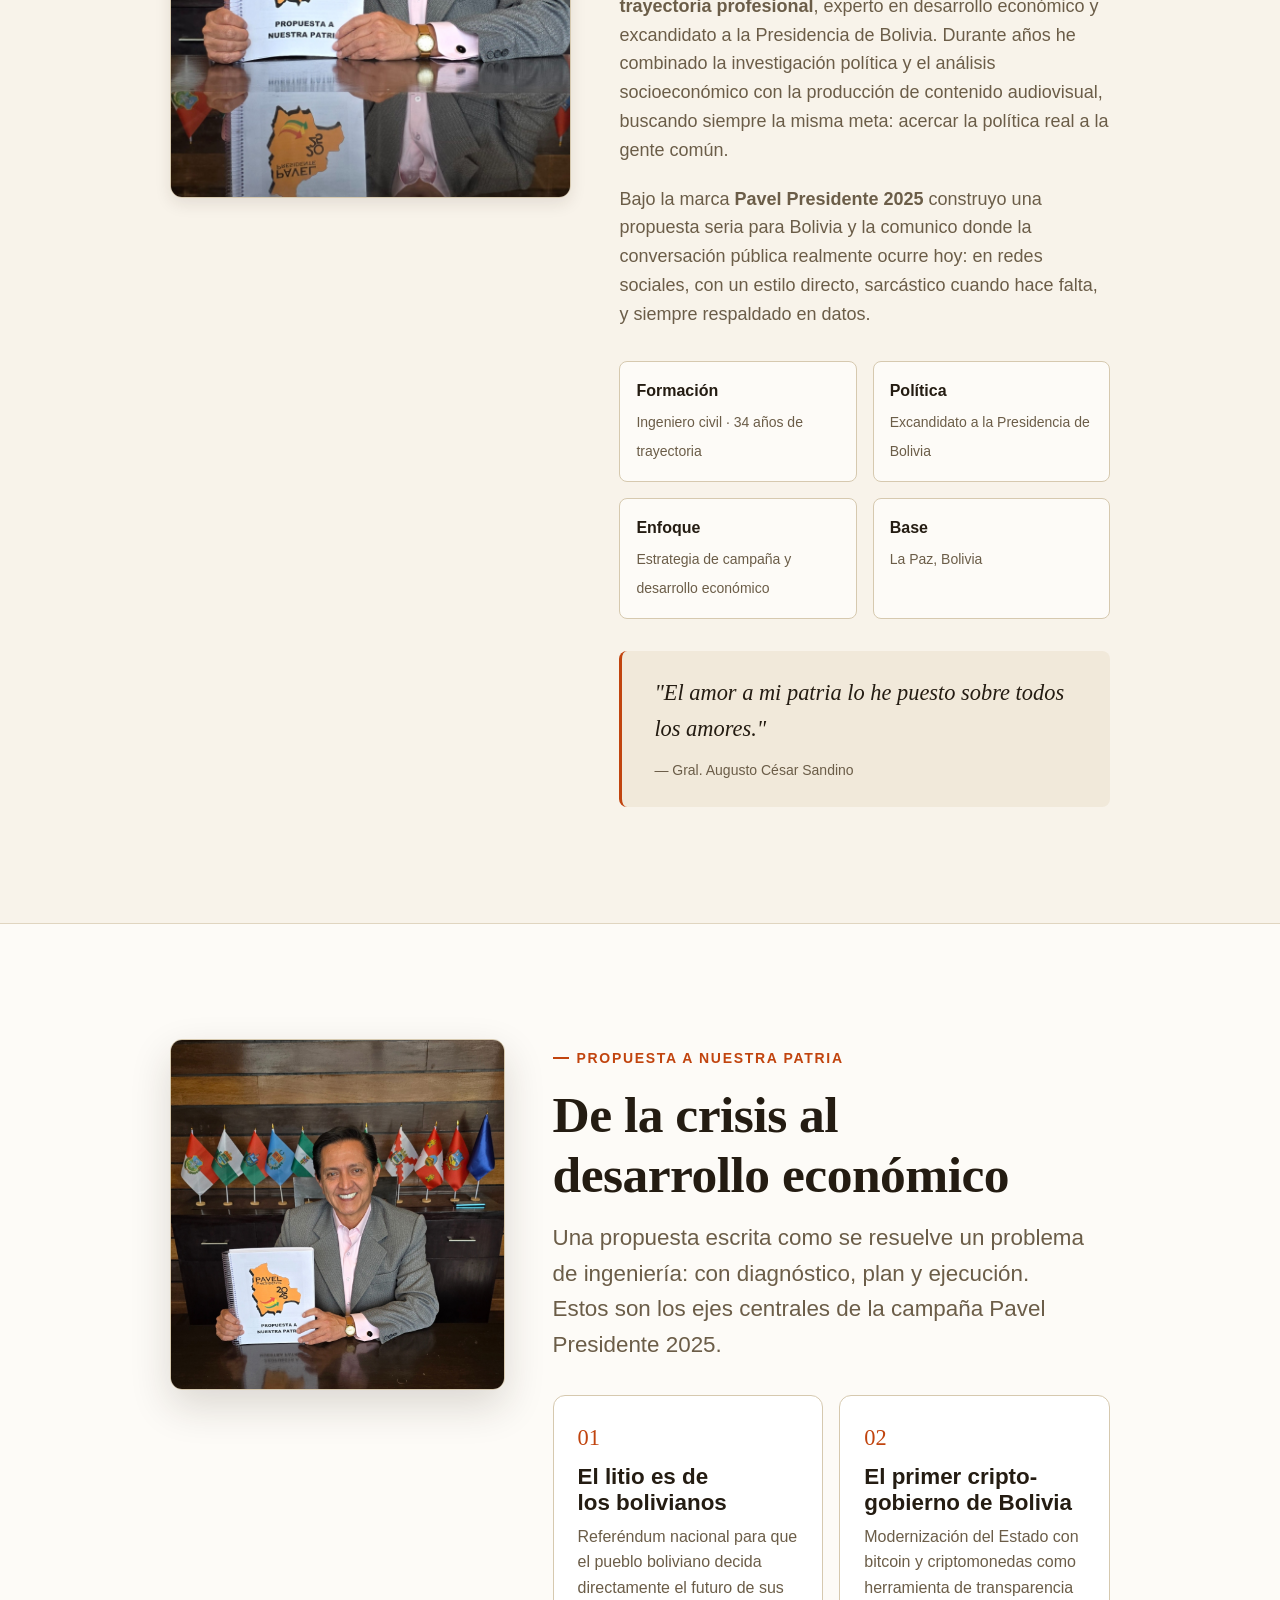
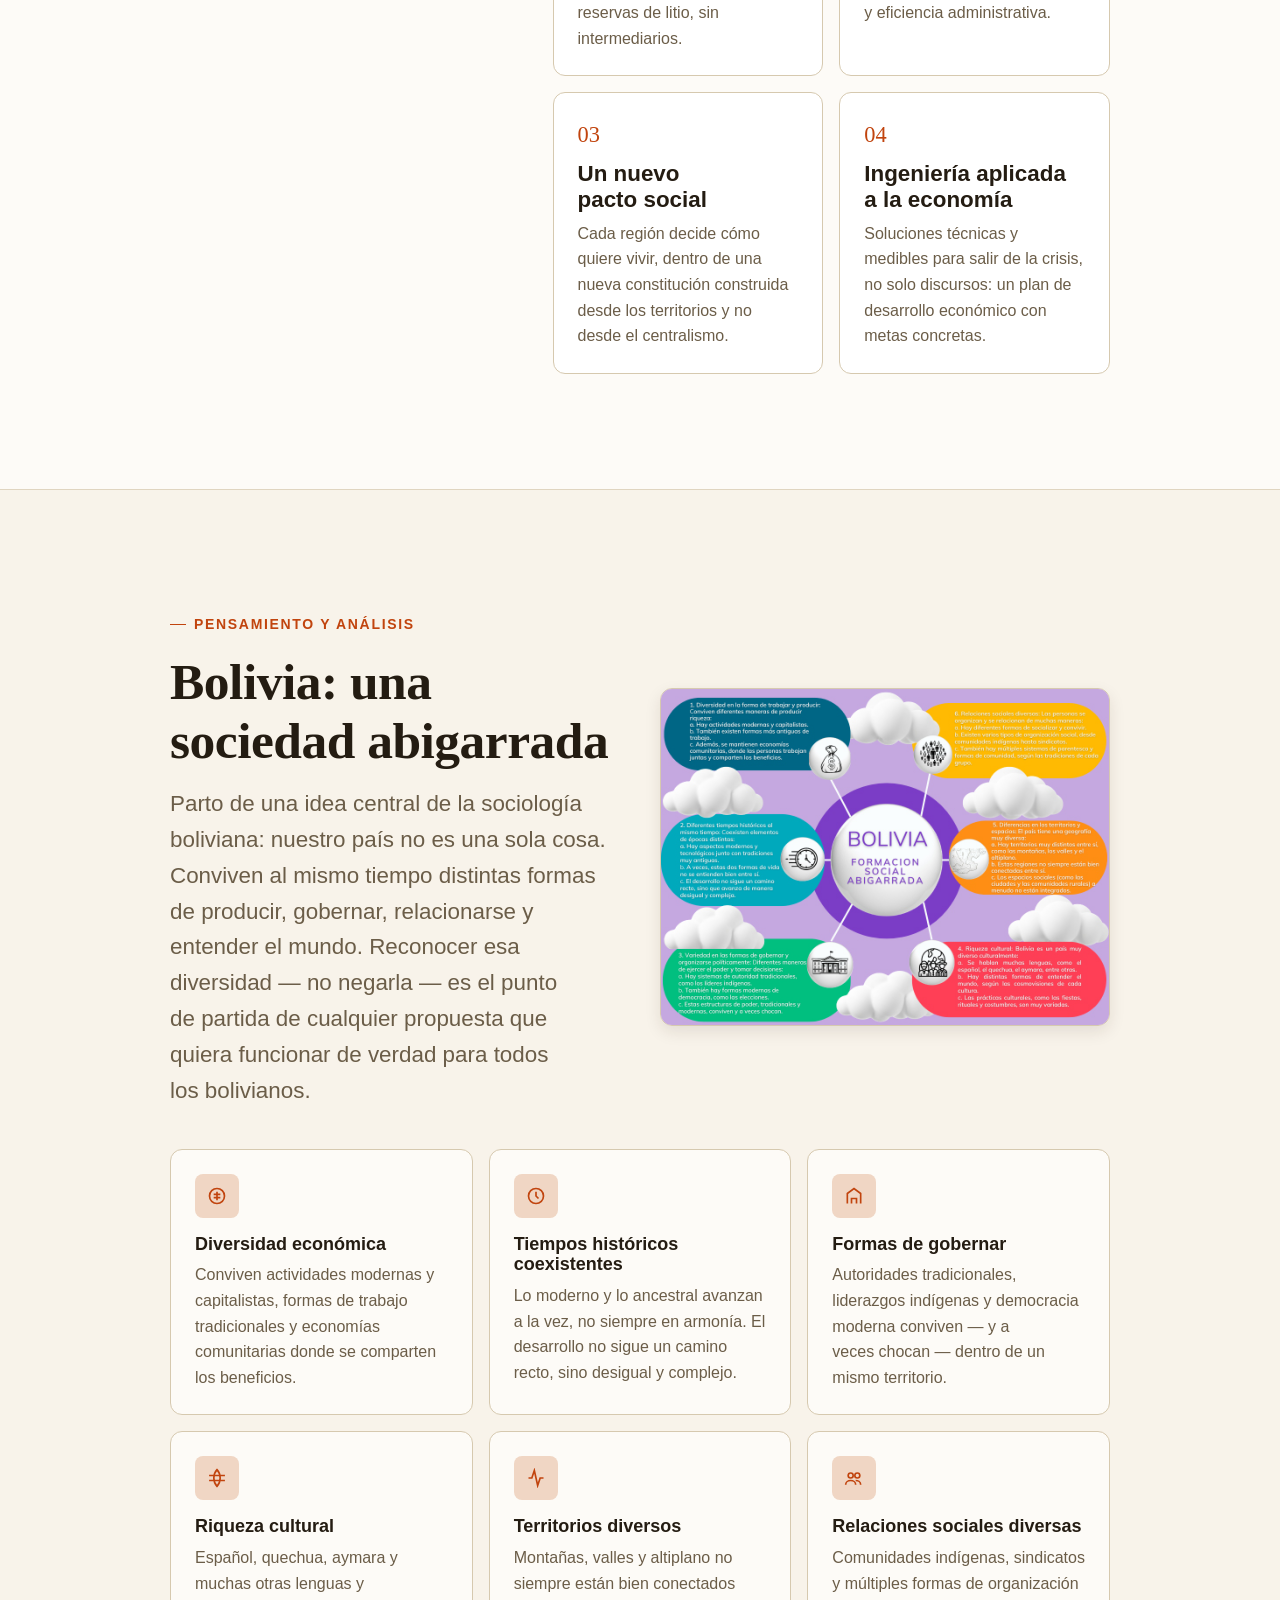
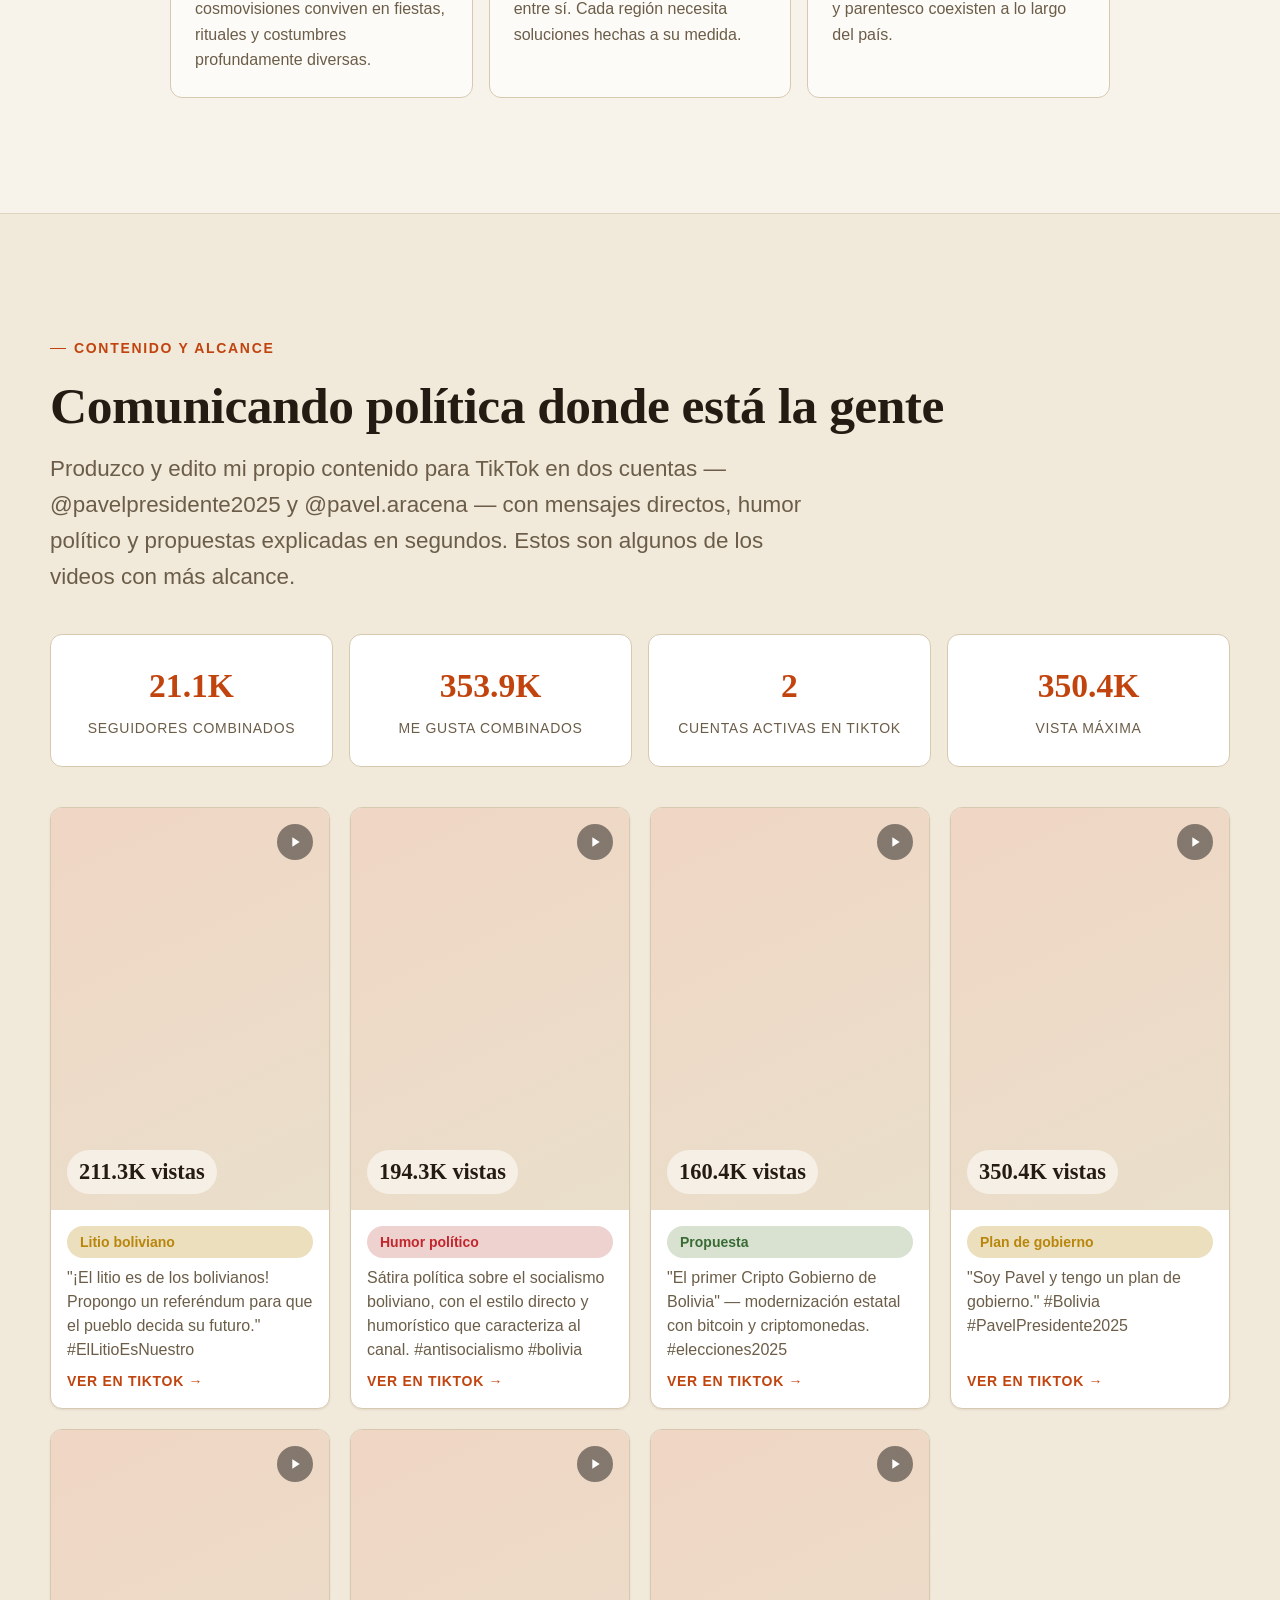
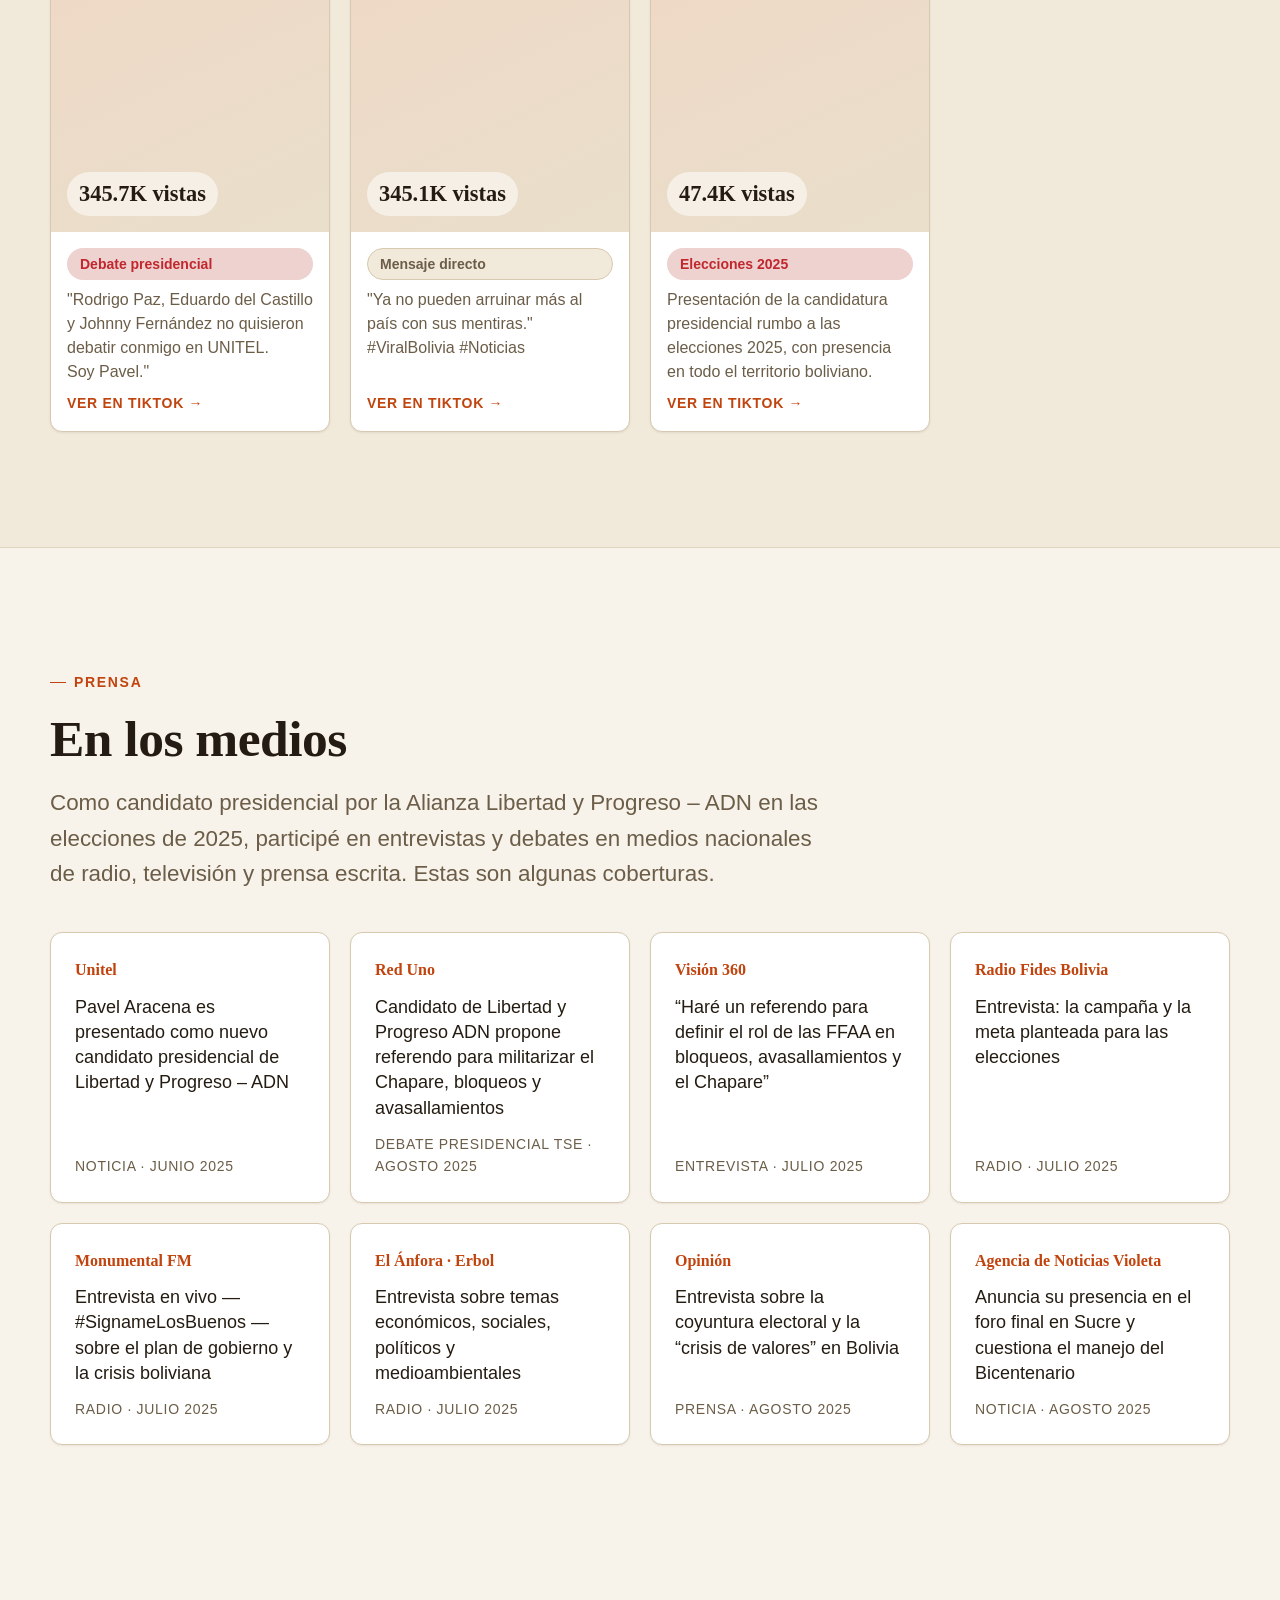
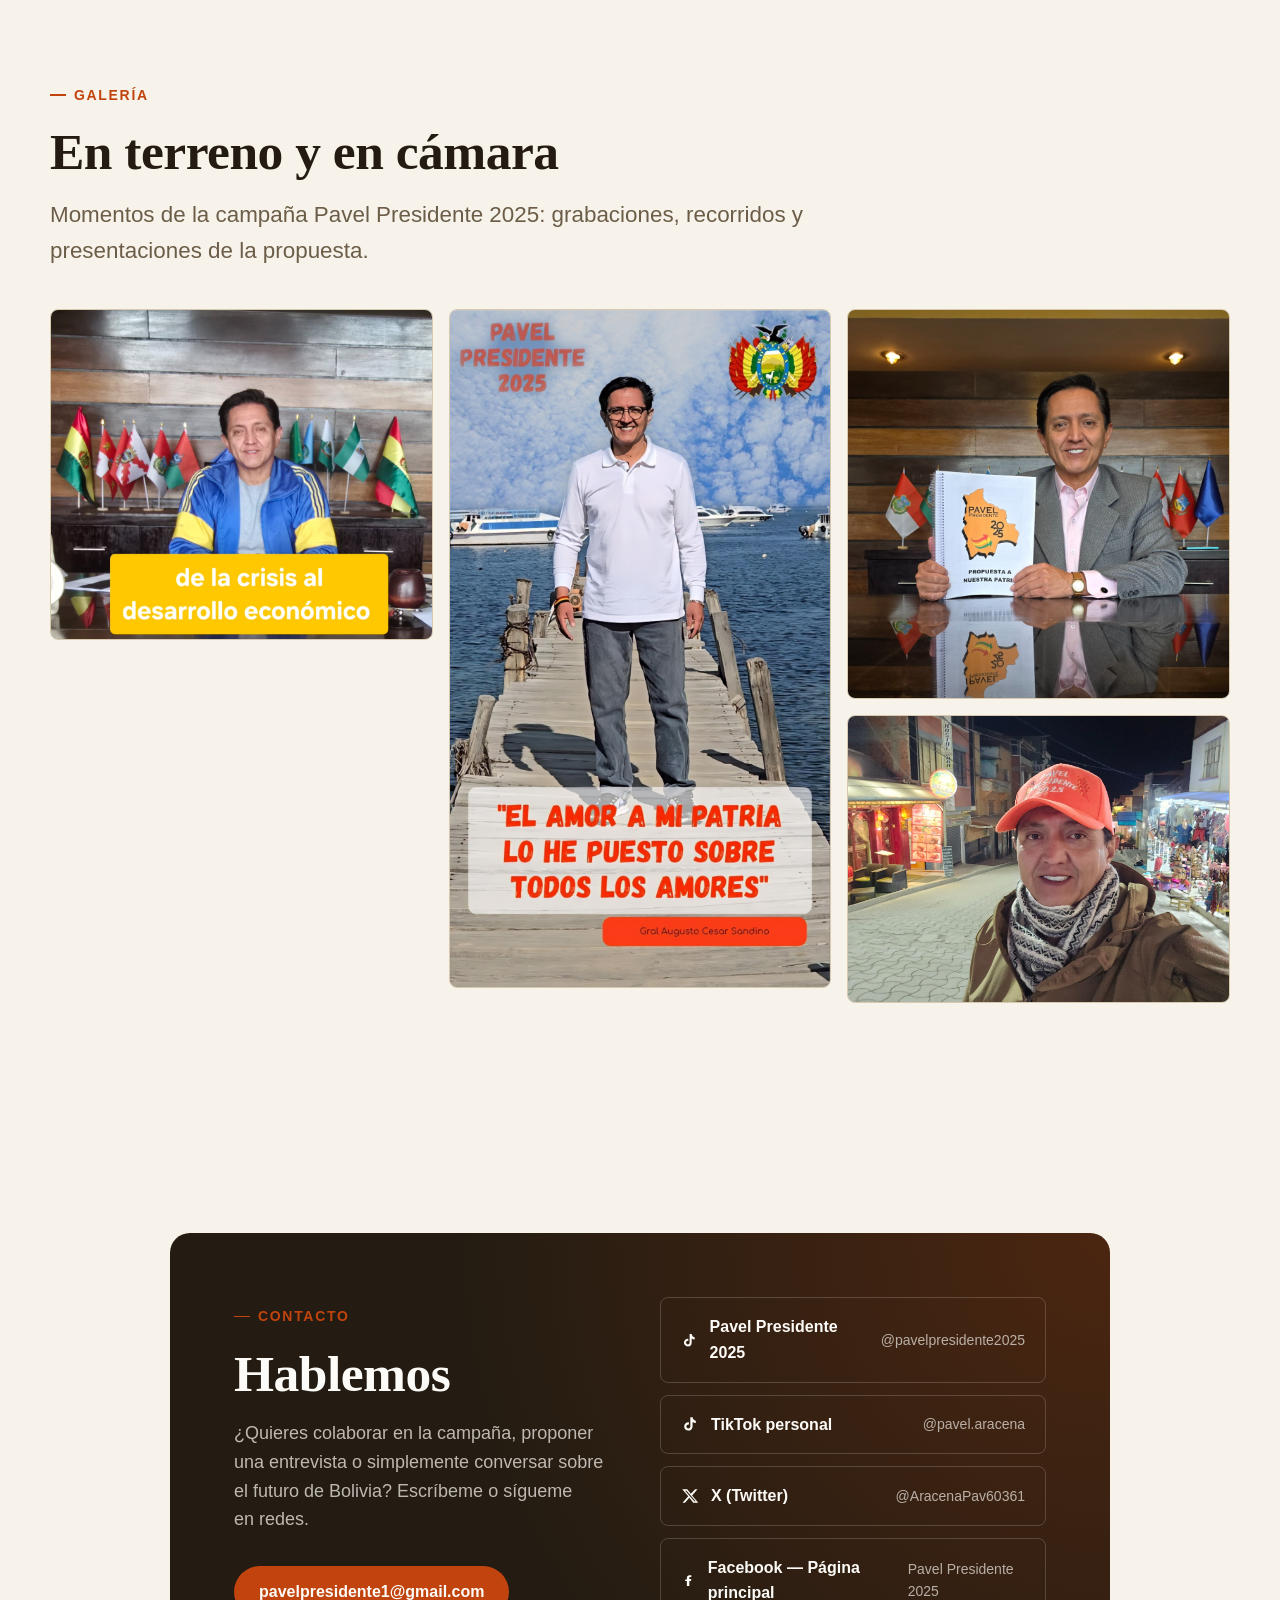
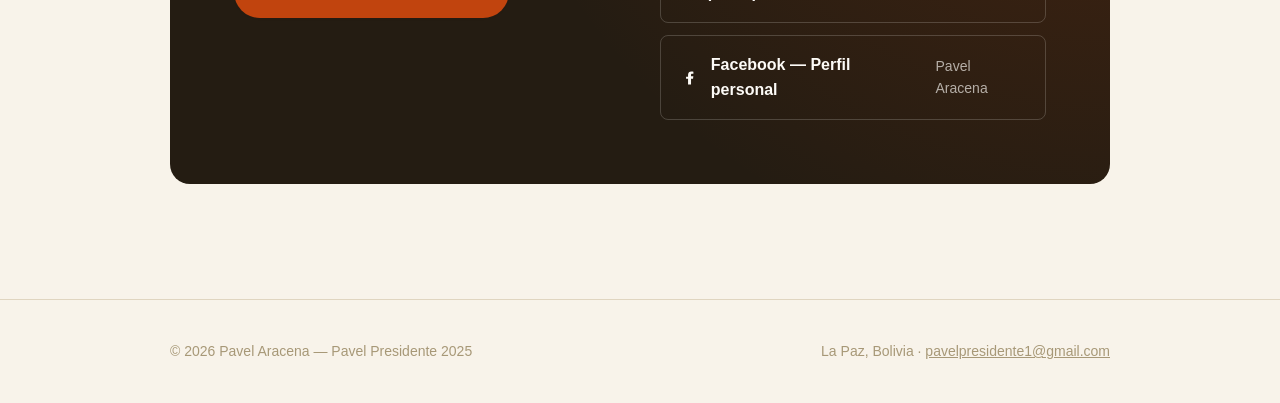
==== commit 15a5624e: "Combinar estadísticas de ambas cuentas de TikTok y actualizar cuadrícula de videos - Estadísticas de" ====
--- a/index.html
+++ b/index.html
@@ -36,6 +36,7 @@
       <a href="#propuesta">Propuesta</a>
       <a href="#pensamiento">Pensamiento</a>
       <a href="#contenido">Contenido</a>
+      <a href="#prensa">Prensa</a>
       <a href="#galeria">Galería</a>
       <a href="#contacto">Contacto</a>
     </nav>
@@ -62,6 +63,7 @@
     <a href="#propuesta">Propuesta</a>
     <a href="#pensamiento">Pensamiento</a>
     <a href="#contenido">Contenido</a>
+    <a href="#prensa">Prensa</a>
     <a href="#galeria">Galería</a>
     <a href="#contacto">Contacto</a>
   </nav>
@@ -84,9 +86,9 @@
             <a href="https://www.tiktok.com/@pavelpresidente2025" target="_blank" rel="noopener noreferrer" class="btn btn--ghost">Seguir en TikTok</a>
           </div>
           <div class="hero__stats">
-            <div class="stat"><strong>7.99K</strong><span>Seguidores TikTok</span></div>
-            <div class="stat"><strong>165K</strong><span>Me gusta acumulados</span></div>
-            <div class="stat"><strong>211.3K</strong><span>Vistas · video más visto</span></div>
+            <div class="stat"><strong>21.1K</strong><span>Seguidores en TikTok (2 cuentas)</span></div>
+            <div class="stat"><strong>353.9K</strong><span>Me gusta acumulados</span></div>
+            <div class="stat"><strong>350.4K</strong><span>Vistas · video más visto</span></div>
           </div>
         </div>
         <div class="hero__portrait reveal">
@@ -216,13 +218,13 @@
     <div class="container container--wide">
       <div class="eyebrow">Contenido y alcance</div>
       <h2 class="section-title">Comunicando política donde está la gente</h2>
-      <p class="section-lead">Produzco y edito mi propio contenido para TikTok: mensajes directos, humor político y propuestas explicadas en segundos. Estos son algunos de los videos con más alcance.</p>
+      <p class="section-lead">Produzco y edito mi propio contenido para TikTok en dos cuentas — @pavelpresidente2025 y @pavel.aracena — con mensajes directos, humor político y propuestas explicadas en segundos. Estos son algunos de los videos con más alcance.</p>
 
       <div class="social-stats" style="margin-top: var(--space-10);">
-        <div class="social-stat reveal"><strong>7.99K</strong><span>Seguidores</span></div>
-        <div class="social-stat reveal"><strong>165K</strong><span>Me gusta</span></div>
-        <div class="social-stat reveal"><strong>285</strong><span>Siguiendo</span></div>
-        <div class="social-stat reveal"><strong>211.3K</strong><span>Vista máxima</span></div>
+        <div class="social-stat reveal"><strong>21.1K</strong><span>Seguidores combinados</span></div>
+        <div class="social-stat reveal"><strong>353.9K</strong><span>Me gusta combinados</span></div>
+        <div class="social-stat reveal"><strong>2</strong><span>Cuentas activas en TikTok</span></div>
+        <div class="social-stat reveal"><strong>350.4K</strong><span>Vista máxima</span></div>
       </div>
 
       <div class="video-grid">
@@ -259,25 +261,36 @@
             <span class="video-card__link">Ver en TikTok →</span>
           </div>
         </a>
-        <a class="video-card reveal" href="https://www.tiktok.com/@pavelpresidente2025/video/7647291637189709086" target="_blank" rel="noopener noreferrer">
-          <div class="video-card__thumb">
-            <div class="video-card__play"><svg width="16" height="16" viewBox="0 0 24 24" fill="currentColor"><path d="M8 5v14l11-7z"/></svg></div>
-            <span class="video-card__views">706 vistas</span>
+        <a class="video-card reveal" href="https://www.tiktok.com/@pavel.aracena/video/7534756470773026053" target="_blank" rel="noopener noreferrer">
+          <div class="video-card__thumb">
+            <div class="video-card__play"><svg width="16" height="16" viewBox="0 0 24 24" fill="currentColor"><path d="M8 5v14l11-7z"/></svg></div>
+            <span class="video-card__views">350.4K vistas</span>
+          </div>
+          <div class="video-card__body">
+            <span class="tag tag--gold">Plan de gobierno</span>
+            <p>"Soy Pavel y tengo un plan de gobierno." #Bolivia #PavelPresidente2025</p>
+            <span class="video-card__link">Ver en TikTok →</span>
+          </div>
+        </a>
+        <a class="video-card reveal" href="https://www.tiktok.com/@pavel.aracena/video/7534587870435183928" target="_blank" rel="noopener noreferrer">
+          <div class="video-card__thumb">
+            <div class="video-card__play"><svg width="16" height="16" viewBox="0 0 24 24" fill="currentColor"><path d="M8 5v14l11-7z"/></svg></div>
+            <span class="video-card__views">345.7K vistas</span>
+          </div>
+          <div class="video-card__body">
+            <span class="tag tag--red">Debate presidencial</span>
+            <p>"Rodrigo Paz, Eduardo del Castillo y Johnny Fernández no quisieron debatir conmigo en UNITEL. Soy Pavel."</p>
+            <span class="video-card__link">Ver en TikTok →</span>
+          </div>
+        </a>
+        <a class="video-card reveal" href="https://www.tiktok.com/@pavel.aracena/video/7647281898019998984" target="_blank" rel="noopener noreferrer">
+          <div class="video-card__thumb">
+            <div class="video-card__play"><svg width="16" height="16" viewBox="0 0 24 24" fill="currentColor"><path d="M8 5v14l11-7z"/></svg></div>
+            <span class="video-card__views">345.1K vistas</span>
           </div>
           <div class="video-card__body">
             <span class="tag">Mensaje directo</span>
-            <p>"Solo la verdad nos salvará" — un mensaje claro sobre la necesidad de honestidad en la política boliviana.</p>
-            <span class="video-card__link">Ver en TikTok →</span>
-          </div>
-        </a>
-        <a class="video-card reveal" href="https://www.tiktok.com/@pavelpresidente2025/video/7646578494398319903" target="_blank" rel="noopener noreferrer">
-          <div class="video-card__thumb">
-            <div class="video-card__play"><svg width="16" height="16" viewBox="0 0 24 24" fill="currentColor"><path d="M8 5v14l11-7z"/></svg></div>
-            <span class="video-card__views">264 vistas</span>
-          </div>
-          <div class="video-card__body">
-            <span class="tag tag--gold">Nuevo pacto social</span>
-            <p>"Ya no podemos hundirnos más, necesitamos un nuevo pacto social. Cada región decidirá cómo quiere vivir." #bolivia</p>
+            <p>"Ya no pueden arruinar más al país con sus mentiras." #ViralBolivia #Noticias</p>
             <span class="video-card__link">Ver en TikTok →</span>
           </div>
         </a>
@@ -291,6 +304,57 @@
             <p>Presentación de la candidatura presidencial rumbo a las elecciones 2025, con presencia en todo el territorio boliviano.</p>
             <span class="video-card__link">Ver en TikTok →</span>
           </div>
+        </a>
+      </div>
+    </div>
+  </section>
+
+  <!-- PRENSA -->
+  <section id="prensa" class="press-section">
+    <div class="container container--wide">
+      <div class="eyebrow">Prensa</div>
+      <h2 class="section-title">En los medios</h2>
+      <p class="section-lead" style="margin-bottom: var(--space-10);">Como candidato presidencial por la Alianza Libertad y Progreso – ADN en las elecciones de 2025, participé en entrevistas y debates en medios nacionales de radio, televisión y prensa escrita. Estas son algunas coberturas.</p>
+      <div class="press-grid">
+        <a class="press-card reveal" href="https://unitel.bo/noticias/asi-decidimos/pavel-aracena-es-presentado-como-nuevo-candidato-presidencial-de-libertad-y-progreso-adn-FB16178397" target="_blank" rel="noopener noreferrer">
+          <span class="press-card__outlet">Unitel</span>
+          <p class="press-card__title">Pavel Aracena es presentado como nuevo candidato presidencial de Libertad y Progreso – ADN</p>
+          <span class="press-card__meta">Noticia · Junio 2025</span>
+        </a>
+        <a class="press-card reveal" href="https://www.reduno.com.bo/noticias/candidato-de-libertad-y-progreso-adn-propone-militarizar-el-chapare-bloqueos-y-avasallamientos-en-el-primer-debate-presidencial-del-tse-202581214536" target="_blank" rel="noopener noreferrer">
+          <span class="press-card__outlet">Red Uno</span>
+          <p class="press-card__title">Candidato de Libertad y Progreso ADN propone referendo para militarizar el Chapare, bloqueos y avasallamientos</p>
+          <span class="press-card__meta">Debate presidencial TSE · Agosto 2025</span>
+        </a>
+        <a class="press-card reveal" href="https://www.vision360.bo/noticias/2025/07/07/27982-pavel-aracena-hare-un-referendo-para-definir-el-rol-de-las-ffaa-en-bloqueos-avasallamientos-y-el-chapare" target="_blank" rel="noopener noreferrer">
+          <span class="press-card__outlet">Visión 360</span>
+          <p class="press-card__title">“Haré un referendo para definir el rol de las FFAA en bloqueos, avasallamientos y el Chapare”</p>
+          <span class="press-card__meta">Entrevista · Julio 2025</span>
+        </a>
+        <a class="press-card reveal" href="https://www.youtube.com/watch?v=bUjhfS5j4ts" target="_blank" rel="noopener noreferrer">
+          <span class="press-card__outlet">Radio Fides Bolivia</span>
+          <p class="press-card__title">Entrevista: la campaña y la meta planteada para las elecciones</p>
+          <span class="press-card__meta">Radio · Julio 2025</span>
+        </a>
+        <a class="press-card reveal" href="https://www.youtube.com/watch?v=A6_pvHWKAvM" target="_blank" rel="noopener noreferrer">
+          <span class="press-card__outlet">Monumental FM</span>
+          <p class="press-card__title">Entrevista en vivo — #SignameLosBuenos — sobre el plan de gobierno y la crisis boliviana</p>
+          <span class="press-card__meta">Radio · Julio 2025</span>
+        </a>
+        <a class="press-card reveal" href="https://www.youtube.com/watch?v=BNq7eaGEYkk" target="_blank" rel="noopener noreferrer">
+          <span class="press-card__outlet">El Ánfora · Erbol</span>
+          <p class="press-card__title">Entrevista sobre temas económicos, sociales, políticos y medioambientales</p>
+          <span class="press-card__meta">Radio · Julio 2025</span>
+        </a>
+        <a class="press-card reveal" href="https://www.youtube.com/watch?v=XIEp6ZVE0aE" target="_blank" rel="noopener noreferrer">
+          <span class="press-card__outlet">Opinión</span>
+          <p class="press-card__title">Entrevista sobre la coyuntura electoral y la “crisis de valores” en Bolivia</p>
+          <span class="press-card__meta">Prensa · Agosto 2025</span>
+        </a>
+        <a class="press-card reveal" href="https://noticiasvioleta.com/pavel-aracena-candidato-presidencial-de-adn-anuncia-su-presencia-en-foro-final-en-sucre-y-cuestiona-el-manejo-del-bicentenario/" target="_blank" rel="noopener noreferrer">
+          <span class="press-card__outlet">Agencia de Noticias Violeta</span>
+          <p class="press-card__title">Anuncia su presencia en el foro final en Sucre y cuestiona el manejo del Bicentenario</p>
+          <span class="press-card__meta">Noticia · Agosto 2025</span>
         </a>
       </div>
     </div>
--- a/style.css
+++ b/style.css
@@ -598,6 +598,43 @@
 .video-card__body p { font-size: var(--text-sm); color: var(--color-text-muted); line-height: 1.5; }
 .video-card__link { margin-top: auto; font-size: var(--text-xs); font-weight: 700; color: var(--color-primary); text-transform: uppercase; letter-spacing: 0.05em; }
 
+.press-grid {
+  display: grid;
+  gap: var(--space-5);
+  grid-template-columns: repeat(auto-fill, minmax(min(280px, 100%), 1fr));
+}
+.press-card {
+  display: flex;
+  flex-direction: column;
+  gap: var(--space-3);
+  padding: var(--space-6);
+  background: var(--color-surface-2);
+  border: 1px solid var(--color-border);
+  border-radius: var(--radius-lg);
+  text-decoration: none;
+  color: var(--color-text);
+  box-shadow: var(--shadow-sm);
+  transition: box-shadow var(--transition-interactive), transform var(--transition-interactive);
+}
+.press-card:hover { box-shadow: var(--shadow-md); transform: translateY(-3px); }
+.press-card__outlet {
+  font-family: var(--font-display);
+  font-weight: 600;
+  font-size: var(--text-sm);
+  color: var(--color-primary);
+}
+.press-card__title {
+  font-size: var(--text-base);
+  line-height: 1.4;
+  flex: 1;
+}
+.press-card__meta {
+  font-size: var(--text-xs);
+  color: var(--color-text-muted);
+  text-transform: uppercase;
+  letter-spacing: 0.05em;
+}
+
 /* ==========================================================================
    Gallery
    ========================================================================== */
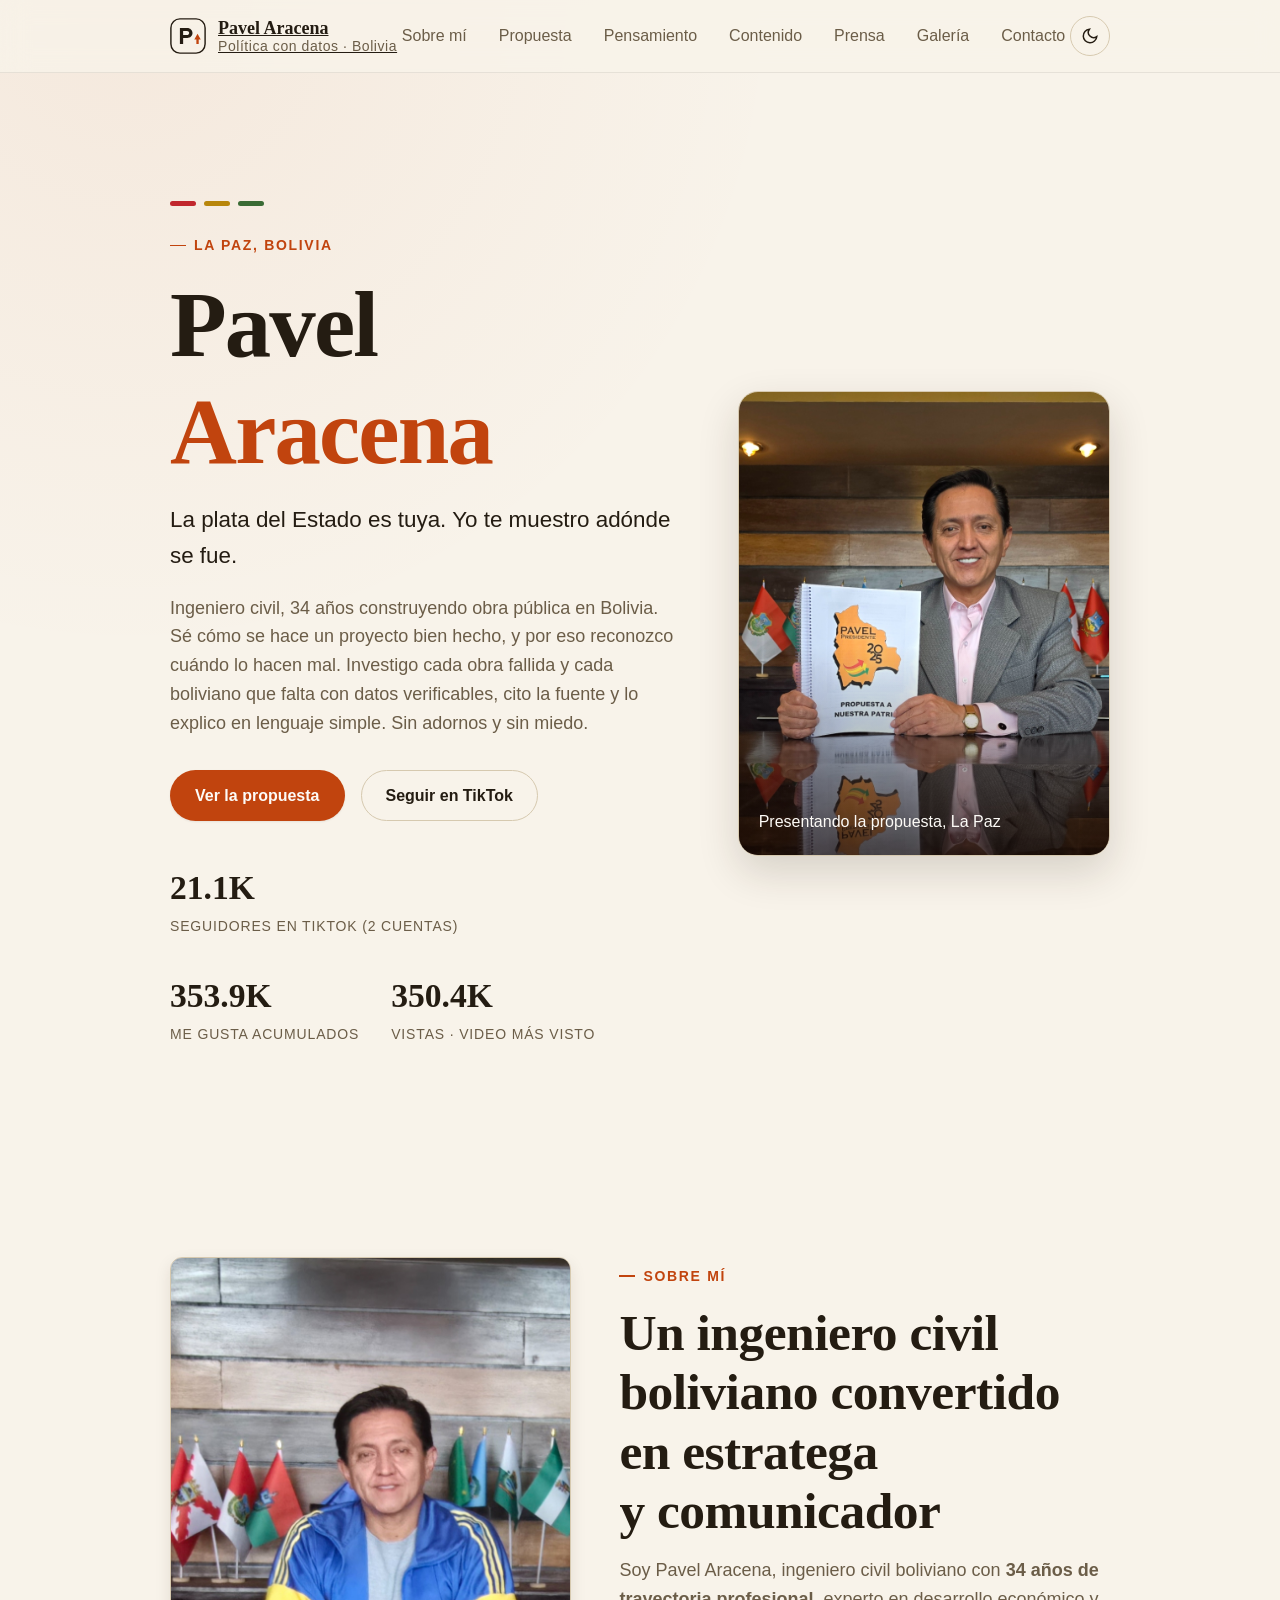
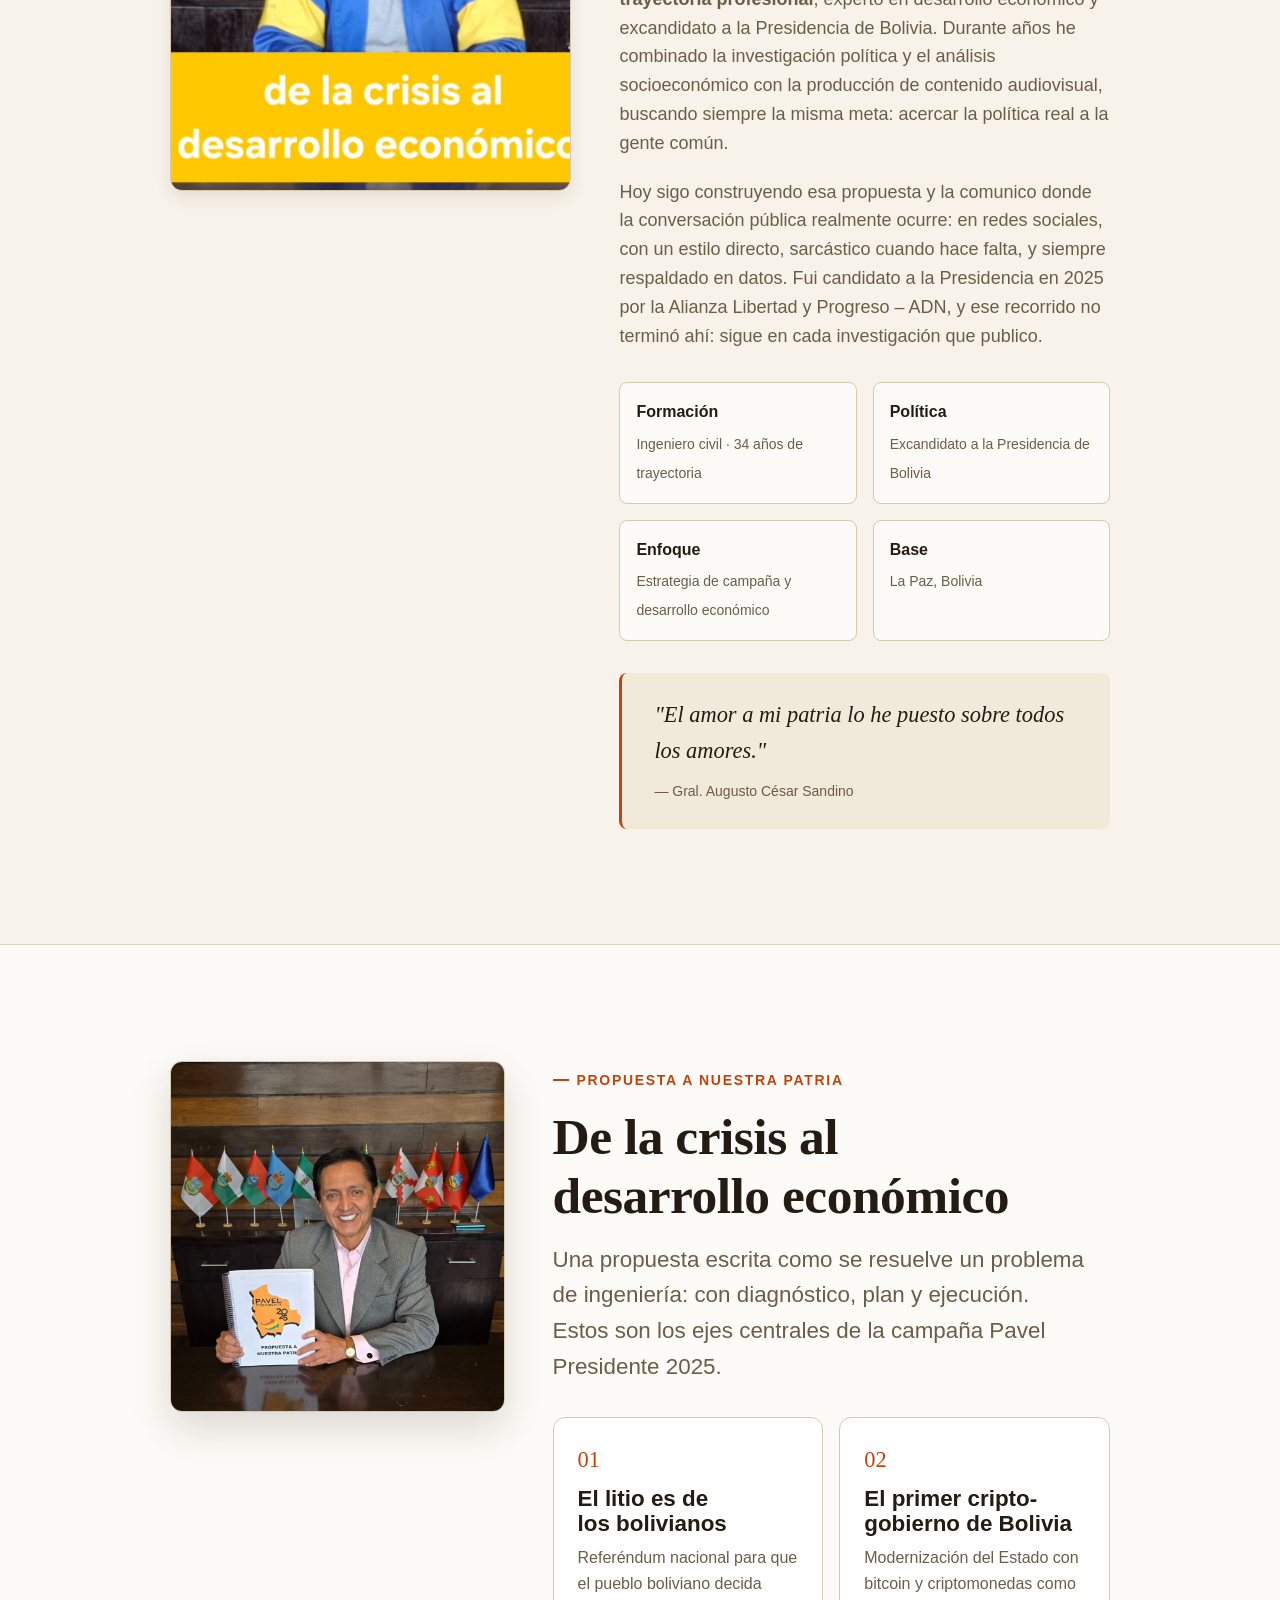
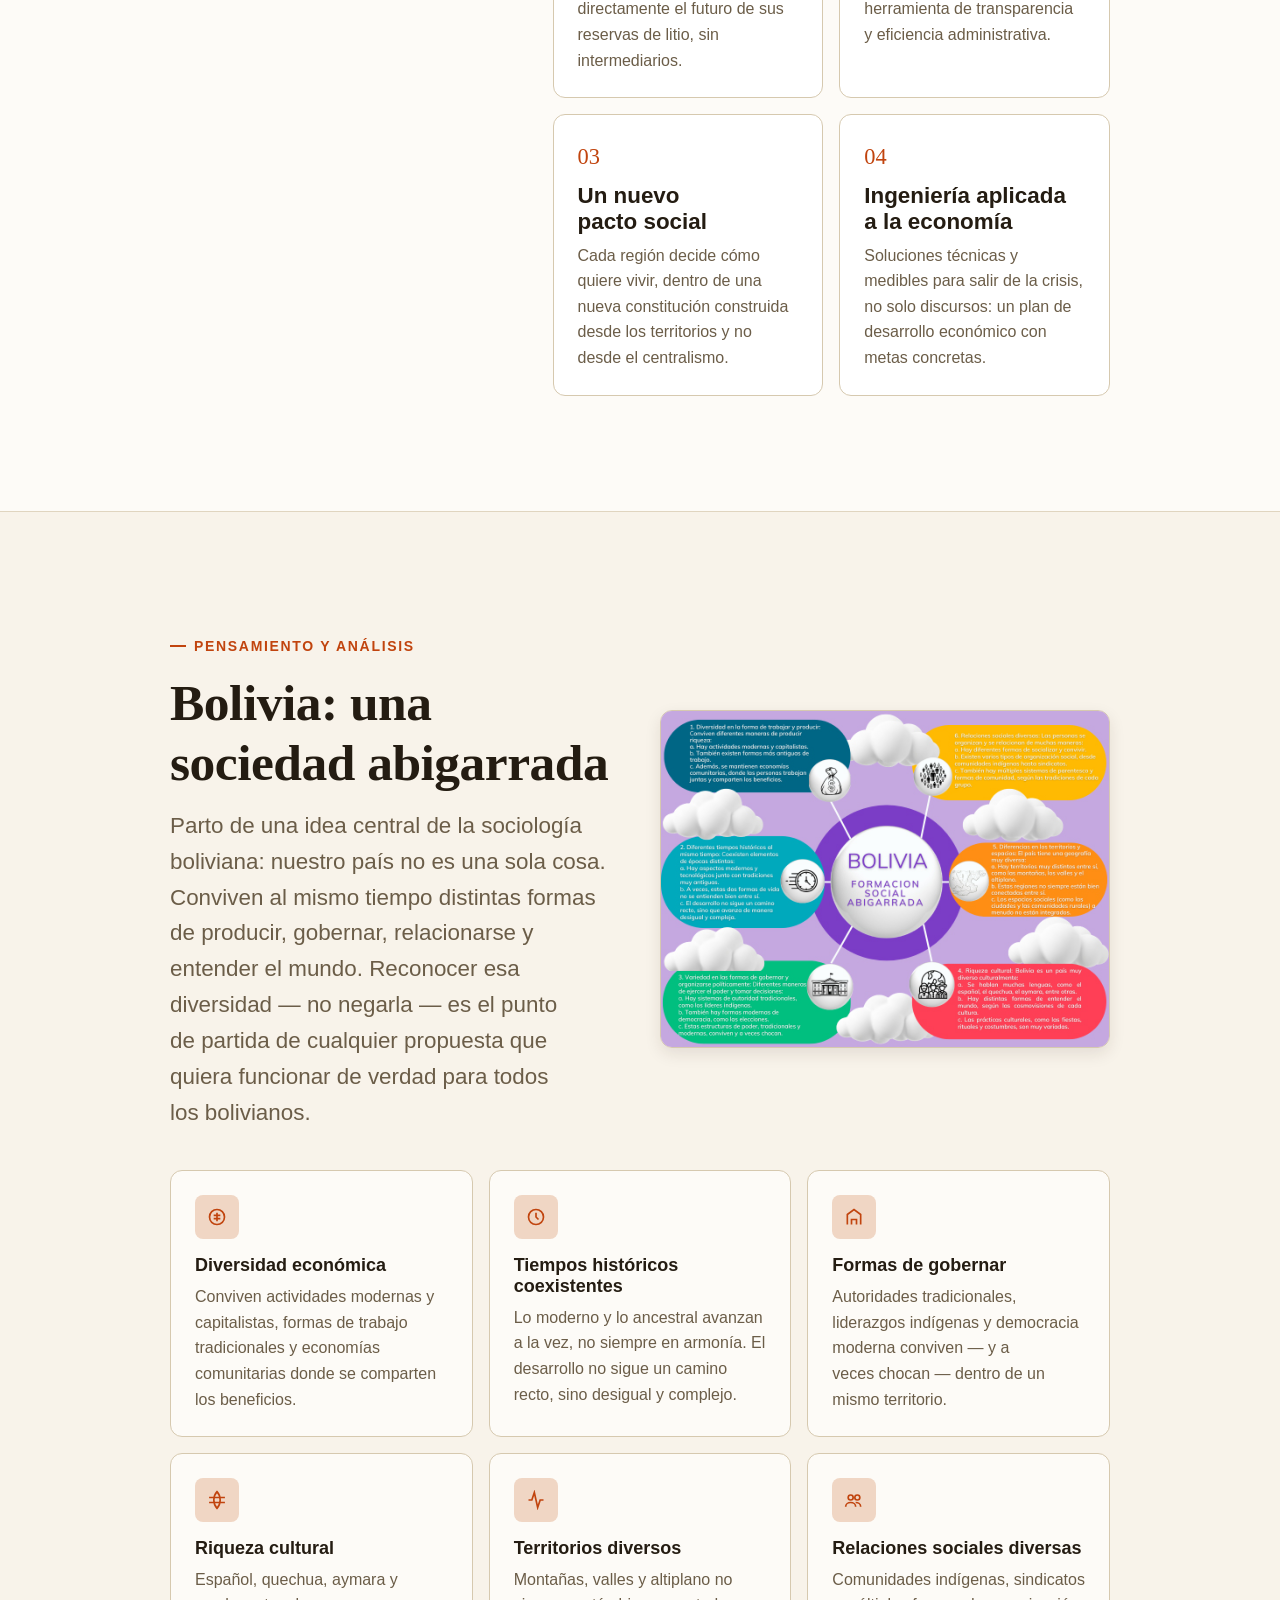
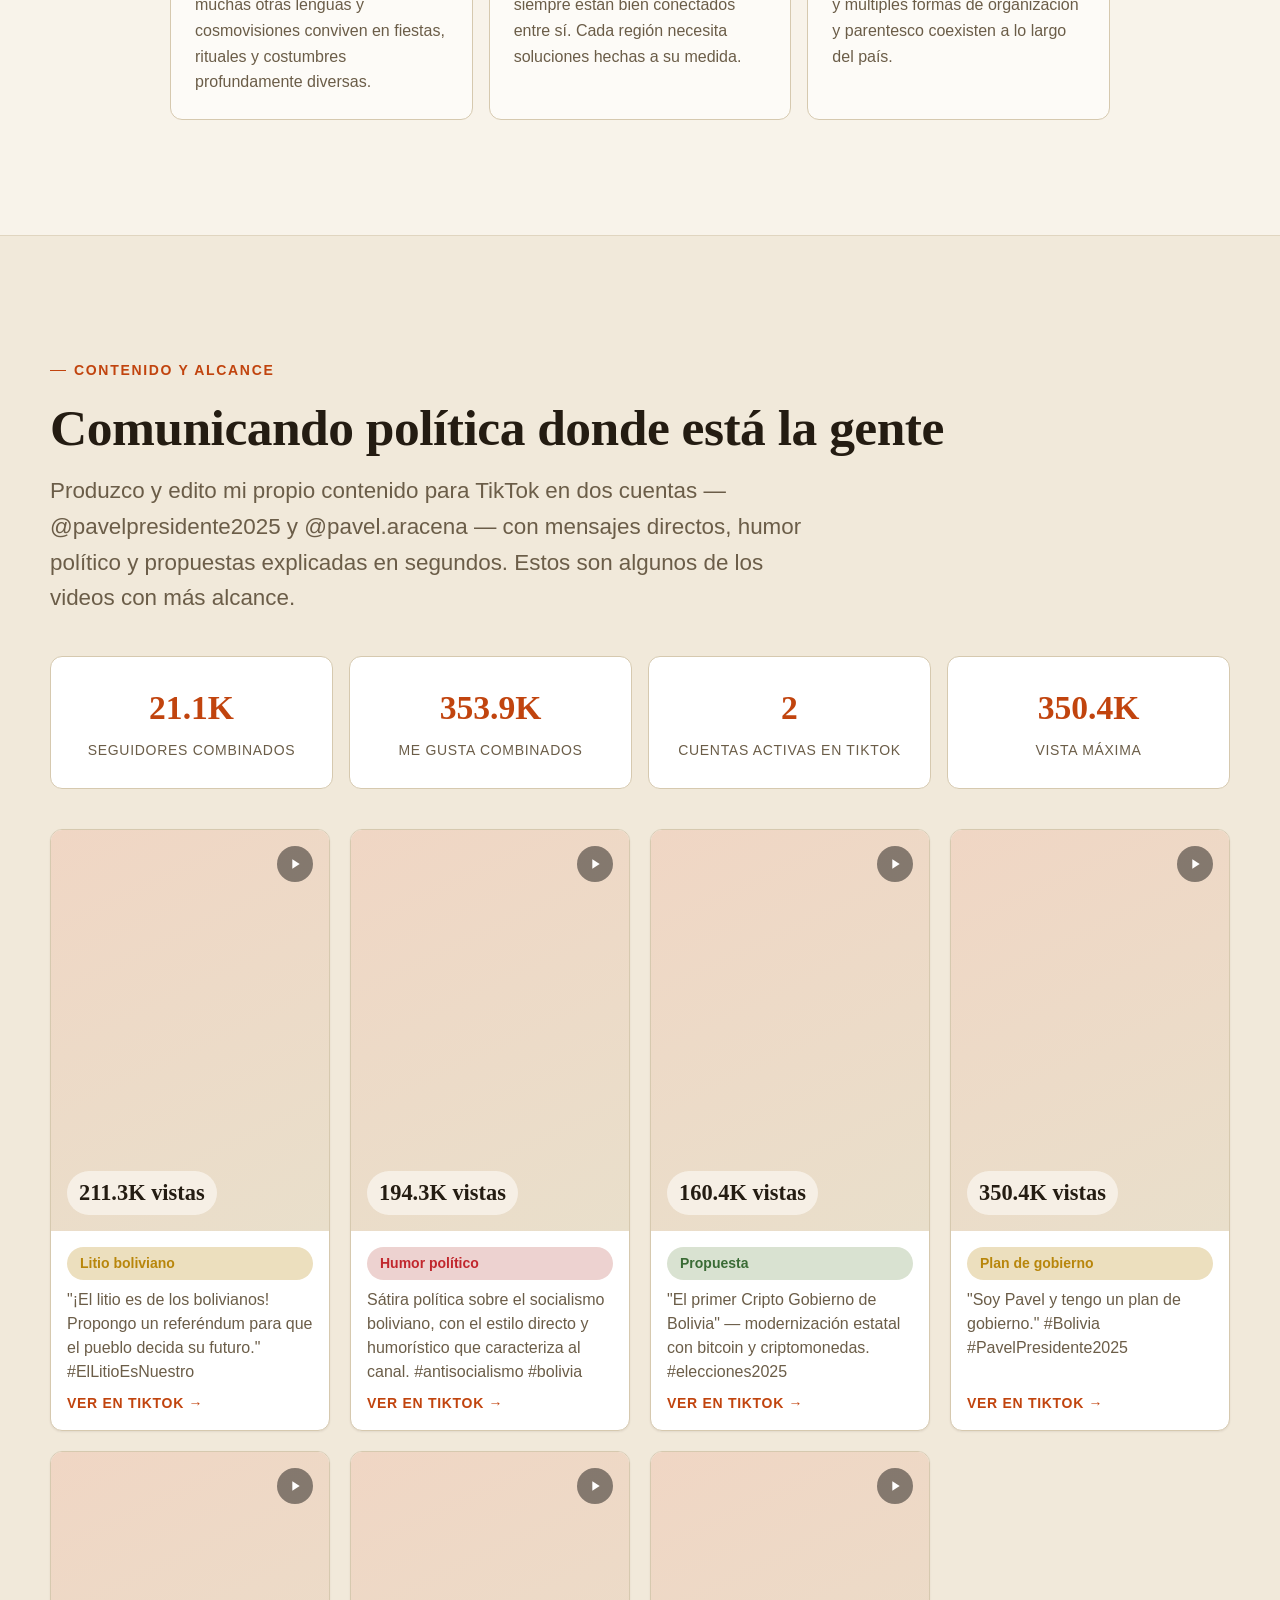
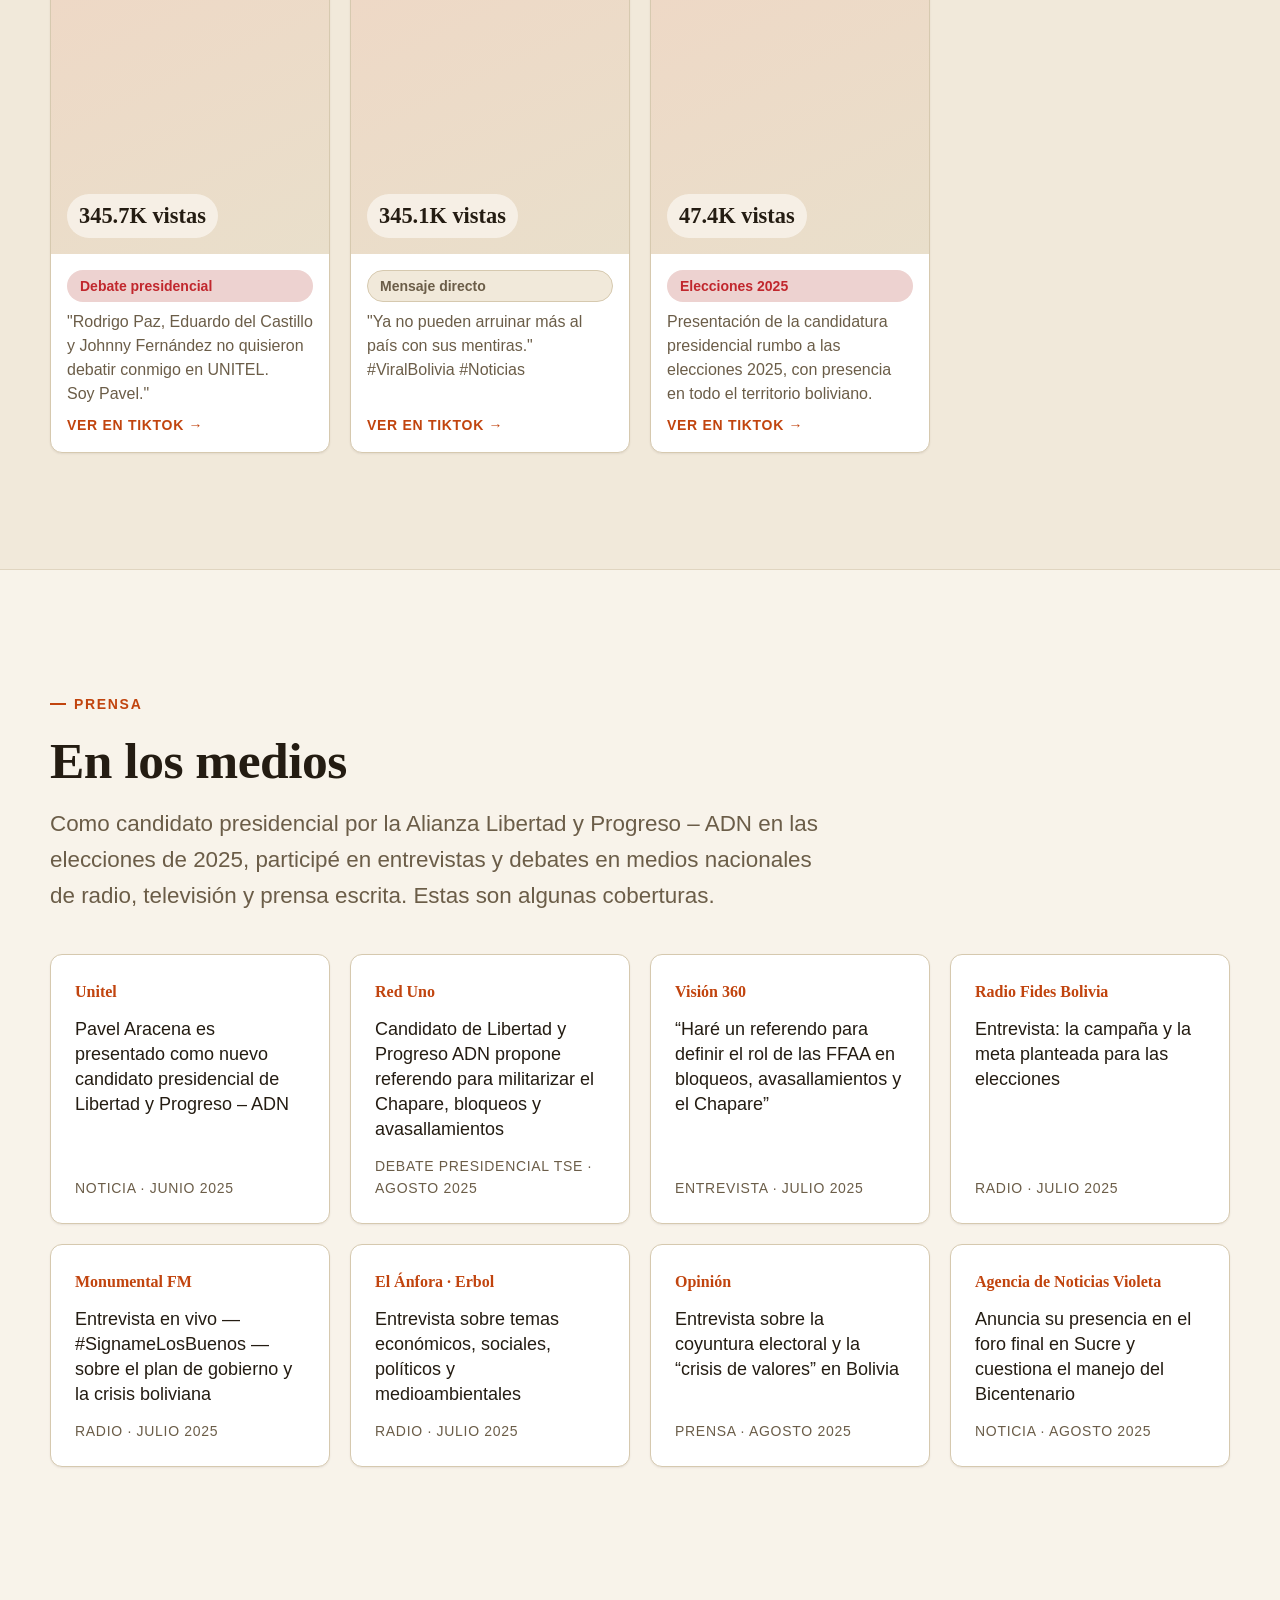
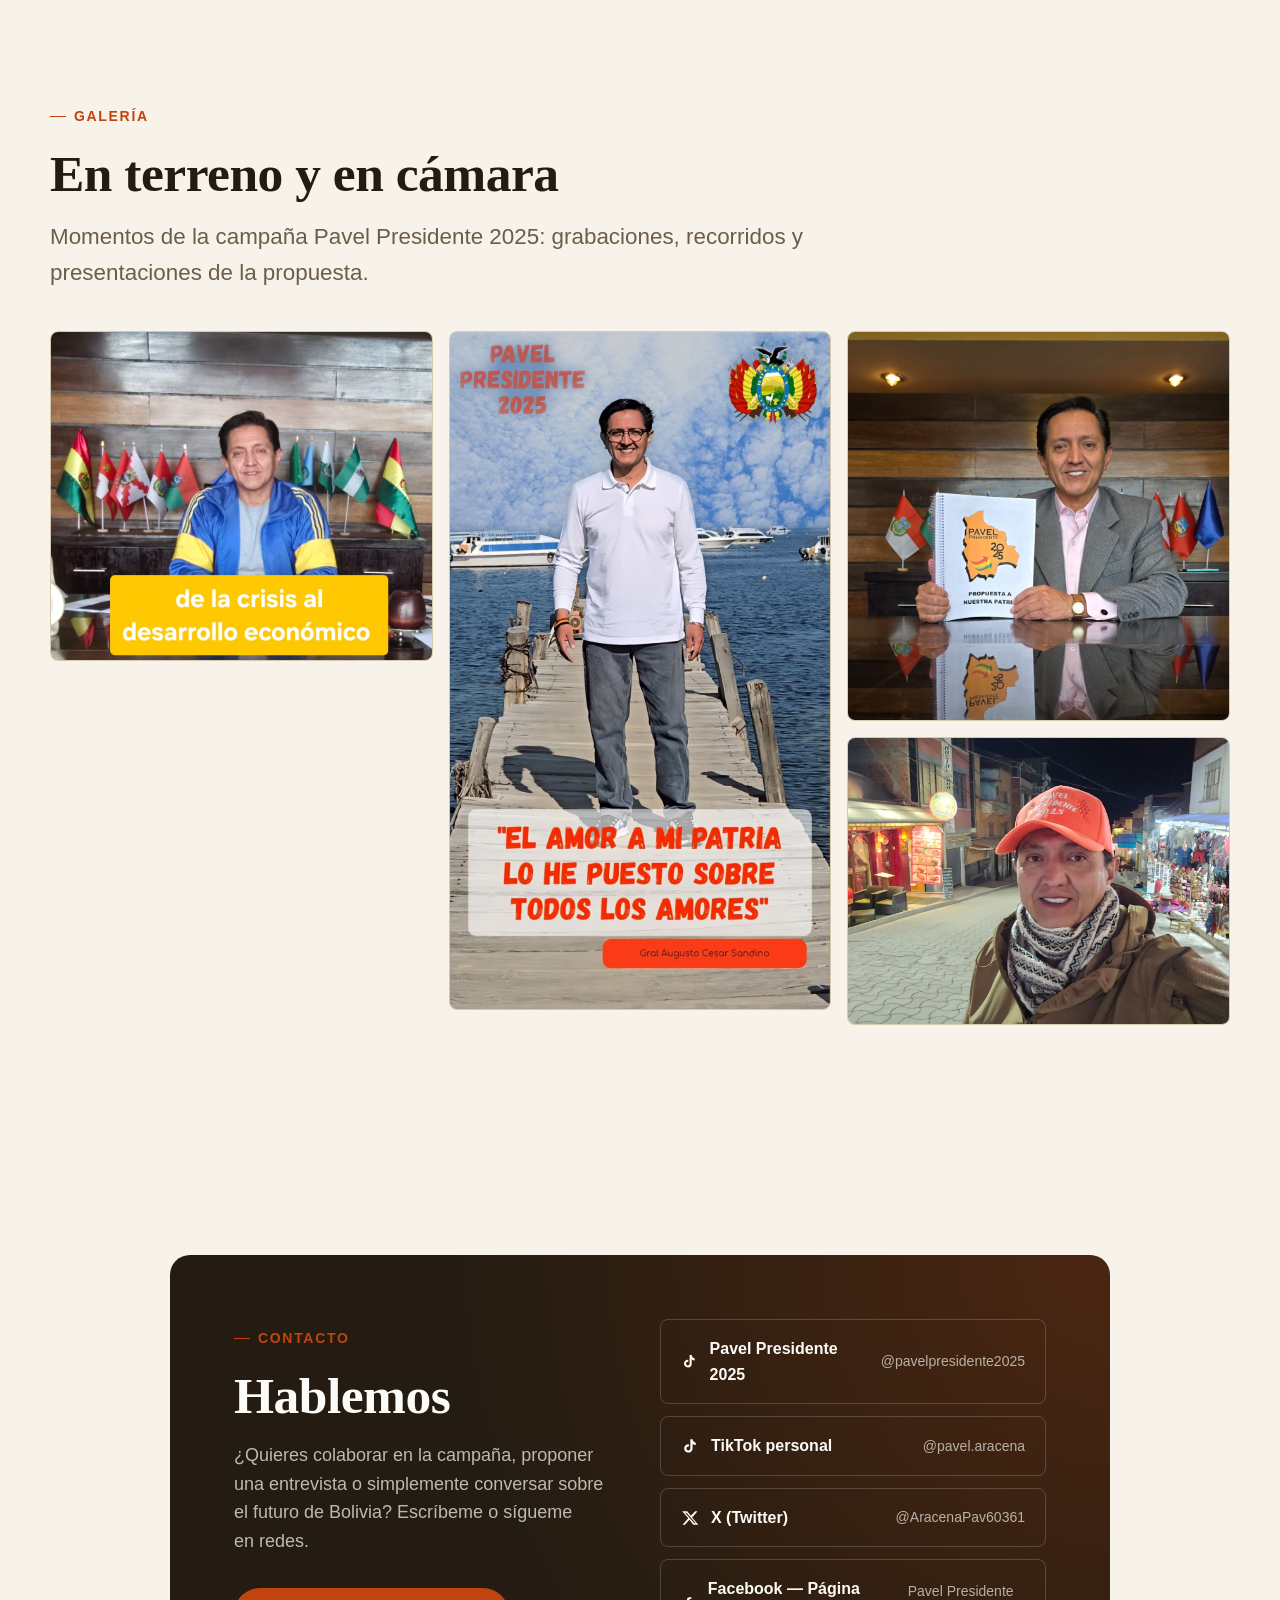
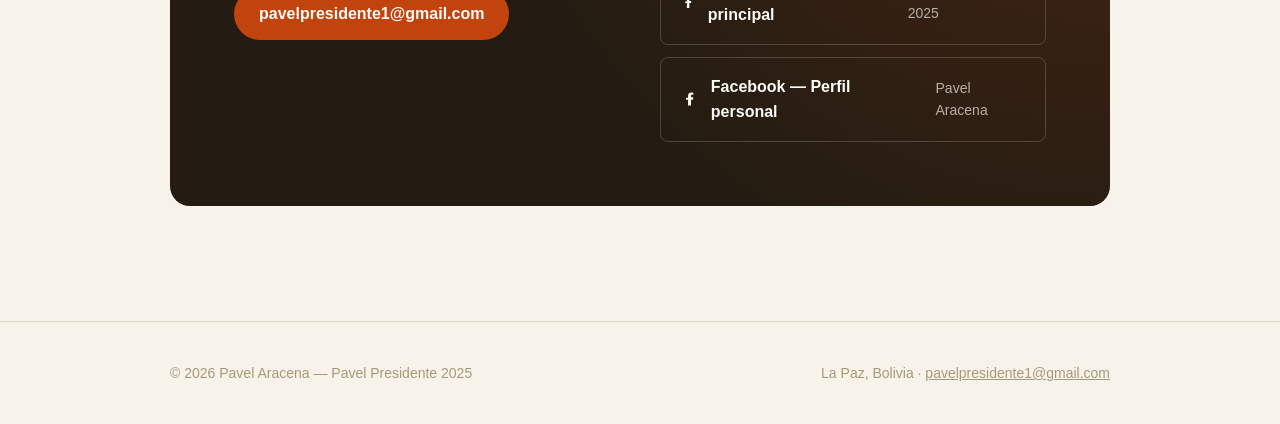
==== commit aebf28f5: "Update index.html" ====
--- a/index.html
+++ b/index.html
@@ -3,11 +3,29 @@
 <head>
 <meta charset="UTF-8" />
 <meta name="viewport" content="width=device-width, initial-scale=1.0" />
-<title>Pavel Aracena — Ingeniero civil, experto en desarrollo económico y excandidato a la Presidencia</title>
-<meta name="description" content="Portafolio de Pavel Aracena: propuesta política Pavel Presidente 2025, análisis sobre Bolivia y contenido viral en redes sociales." />
-<meta property="og:title" content="Pavel Aracena — Pavel Presidente 2025" />
-<meta property="og:description" content="Ingeniero civil, experto en desarrollo económico y excandidato a la Presidencia de Bolivia. Propuesta, análisis y redes." />
+<title>Pavel Aracena — Investigación y propuesta política para Bolivia</title>
+<meta name="description" content="Ingeniero civil boliviano. Investigo obra pública, gasto del Estado y crisis económica con datos verificables, y lo explico en lenguaje simple. Propuesta, análisis y contenido sobre Bolivia." />
+<link rel="canonical" href="https://pavelpresidente.com/" />
+<meta name="robots" content="index, follow" />
+<meta name="theme-color" content="#0d0b0a" />
+<meta name="author" content="Pavel Aracena" />
+
+<meta property="og:title" content="Pavel Aracena — Investigación y propuesta política para Bolivia" />
+<meta property="og:description" content="La plata del Estado es tuya. Yo te muestro adónde se fue. Investigación con datos verificables sobre obra pública, gasto y crisis económica en Bolivia." />
 <meta property="og:type" content="website" />
+<meta property="og:url" content="https://pavelpresidente.com/" />
+<meta property="og:site_name" content="Pavel Aracena" />
+<meta property="og:locale" content="es_BO" />
+<meta property="og:image" content="https://pavelpresidente.com/assets/photos/20241206_151341.jpg" />
+<meta property="og:image:alt" content="Pavel Aracena junto a las banderas departamentales de Bolivia, sosteniendo el documento de su propuesta" />
+
+<meta name="twitter:card" content="summary_large_image" />
+<meta name="twitter:title" content="Pavel Aracena — Investigación y propuesta política para Bolivia" />
+<meta name="twitter:description" content="La plata del Estado es tuya. Yo te muestro adónde se fue." />
+<meta name="twitter:image" content="https://pavelpresidente.com/assets/photos/20241206_151341.jpg" />
+<meta name="twitter:site" content="@AracenaPav60361" />
+
+<link rel="icon" href="./assets/logo.svg" type="image/svg+xml" />
 
 <link rel="preconnect" href="https://fonts.googleapis.com" />
 <link rel="preconnect" href="https://fonts.gstatic.com" crossorigin />
@@ -29,7 +47,7 @@
         <path d="M14.6 14.4H18.8C20.2 14.4 21.3 15.4 21.3 16.7C21.3 18 20.2 19 18.8 19H14.6V14.4Z" fill="var(--color-bg)"/>
         <path d="M27 24L30.6 17.6L34.2 24H31.9V29H29.3V24H27Z" fill="var(--color-primary)"/>
       </svg>
-      <span class="brand__text">Pavel Aracena<span>Pavel Presidente 2025</span></span>
+      <span class="brand__text">Pavel Aracena<span>Política con datos · Bolivia</span></span>
     </a>
     <nav class="nav" aria-label="Navegación principal">
       <a href="#sobre-mi">Sobre mí</a>
@@ -79,8 +97,8 @@
           <div class="hero__flags" aria-hidden="true"><span></span><span></span><span></span></div>
           <div class="eyebrow">La Paz, Bolivia</div>
           <h1>Pavel <em>Aracena</em></h1>
-          <p class="hero__tagline">Ingeniero civil con 34 años de trayectoria · Experto en desarrollo económico · Excandidato a la Presidencia de Bolivia</p>
-          <p class="hero__lead">"Con ingeniería es la solución." Investigo, escribo y produzco contenido para llevar la política boliviana a donde la gente realmente está: con datos, con propuestas concretas y con el humor directo que hace falta para que la verdad se escuche.</p>
+          <p class="hero__tagline">La plata del Estado es tuya. Yo te muestro adónde se fue.</p>
+          <p class="hero__lead">Ingeniero civil, 34 años construyendo obra pública en Bolivia. Sé cómo se hace un proyecto bien hecho, y por eso reconozco cuándo lo hacen mal. Investigo cada obra fallida y cada boliviano que falta con datos verificables, cito la fuente y lo explico en lenguaje simple. Sin adornos y sin miedo.</p>
           <div class="hero__ctas">
             <a href="#propuesta" class="btn btn--primary">Ver la propuesta</a>
             <a href="https://www.tiktok.com/@pavelpresidente2025" target="_blank" rel="noopener noreferrer" class="btn btn--ghost">Seguir en TikTok</a>
@@ -92,8 +110,8 @@
           </div>
         </div>
         <div class="hero__portrait reveal">
-          <img src="./assets/photos/20240910_194304.jpg" alt="Pavel Aracena con gorra de la campaña Pavel Presidente 2025, en una calle de un pueblo boliviano por la noche" loading="eager" />
-          <p class="hero__portrait-caption">En terreno, recorriendo Bolivia</p>
+          <img src="./assets/photos/20241206_151341.jpg" alt="Pavel Aracena junto a las banderas de los nueve departamentos de Bolivia, sosteniendo el documento de su propuesta" loading="eager" />
+          <p class="hero__portrait-caption">Presentando la propuesta, La Paz</p>
         </div>
       </div>
     </div>
@@ -104,13 +122,13 @@
     <div class="container">
       <div class="about__grid">
         <figure class="about__photo reveal">
-          <img src="./assets/photos/20241206_151341.jpg" alt="Pavel Aracena sonriendo en una oficina con banderas departamentales de Bolivia, sosteniendo el documento de propuesta Pavel Presidente 2025" loading="lazy" />
+          <img src="./assets/photos/20241119_174253.jpg" alt="Pavel Aracena grabando un video de análisis económico frente a una pantalla que dice: de la crisis al desarrollo económico" loading="lazy" />
         </figure>
         <div class="about__body">
           <div class="eyebrow">Sobre mí</div>
           <h2 class="section-title">Un ingeniero civil boliviano convertido en estratega y comunicador</h2>
           <p>Soy Pavel Aracena, ingeniero civil boliviano con <strong>34 años de trayectoria profesional</strong>, experto en desarrollo económico y excandidato a la Presidencia de Bolivia. Durante años he combinado la investigación política y el análisis socioeconómico con la producción de contenido audiovisual, buscando siempre la misma meta: acercar la política real a la gente común.</p>
-          <p>Bajo la marca <strong>Pavel Presidente 2025</strong> construyo una propuesta seria para Bolivia y la comunico donde la conversación pública realmente ocurre hoy: en redes sociales, con un estilo directo, sarcástico cuando hace falta, y siempre respaldado en datos.</p>
+          <p>Hoy sigo construyendo esa propuesta y la comunico donde la conversación pública realmente ocurre: en redes sociales, con un estilo directo, sarcástico cuando hace falta, y siempre respaldado en datos. Fui candidato a la Presidencia en 2025 por la Alianza Libertad y Progreso – ADN, y ese recorrido no terminó ahí: sigue en cada investigación que publico.</p>
           <div class="about__facts">
             <div class="fact reveal"><strong>Formación</strong><span>Ingeniero civil · 34 años de trayectoria</span></div>
             <div class="fact reveal"><strong>Política</strong><span>Excandidato a la Presidencia de Bolivia</span></div>
@@ -438,5 +456,30 @@
 </footer>
 
 <script src="./app.js"></script>
+
+<script type="application/ld+json">
+{
+  "@context": "https://schema.org",
+  "@type": "Person",
+  "name": "Pavel Aracena",
+  "url": "https://pavelpresidente.com/",
+  "image": "https://pavelpresidente.com/assets/photos/20241206_151341.jpg",
+  "jobTitle": "Ingeniero civil y analista político",
+  "description": "Ingeniero civil boliviano con 34 años de trayectoria. Investiga obra pública, gasto del Estado y crisis económica en Bolivia con datos verificables. Candidato a la Presidencia de Bolivia en 2025.",
+  "nationality": "Bolivia",
+  "address": {
+    "@type": "PostalAddress",
+    "addressLocality": "La Paz",
+    "addressCountry": "BO"
+  },
+  "email": "pavelpresidente1@gmail.com",
+  "sameAs": [
+    "https://www.tiktok.com/@pavelpresidente2025",
+    "https://www.tiktok.com/@pavel.aracena",
+    "https://x.com/AracenaPav60361",
+    "https://www.facebook.com/share/19EZBFneSV/"
+  ]
+}
+</script>
 </body>
 </html>
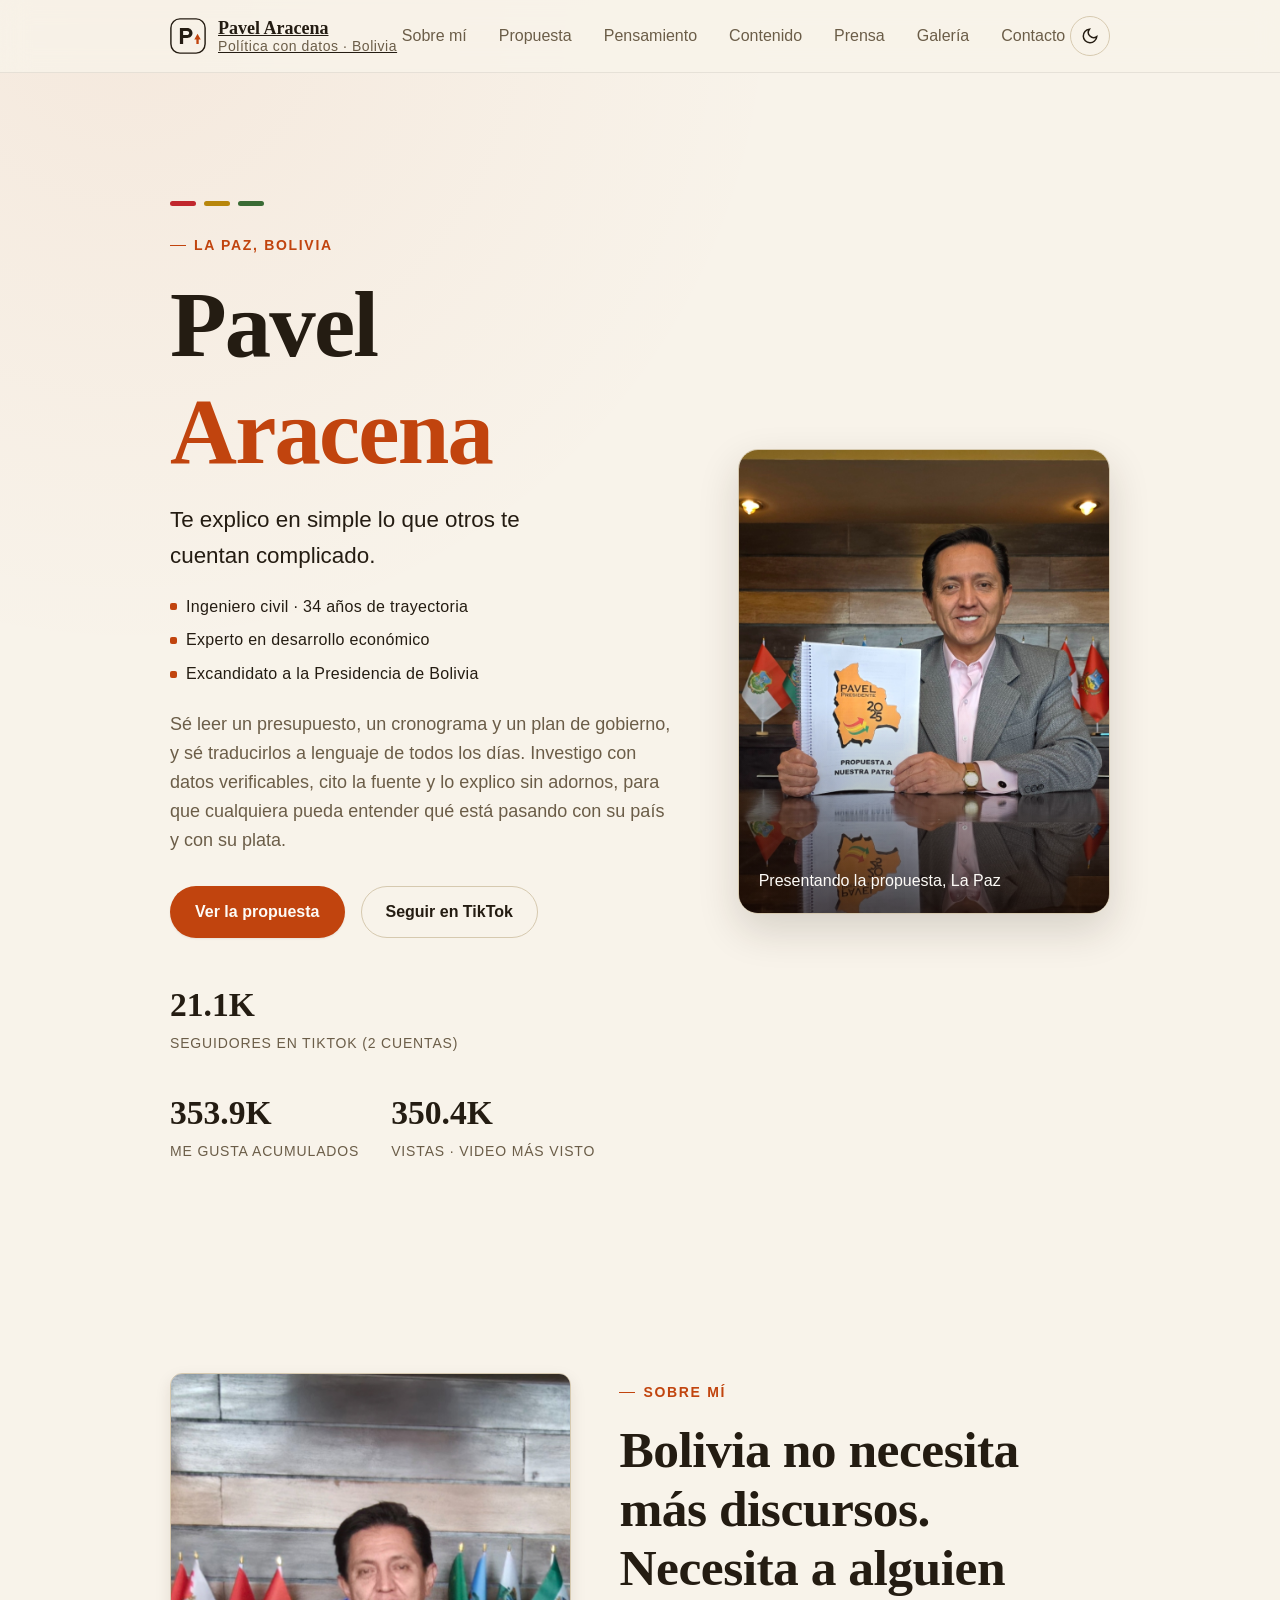
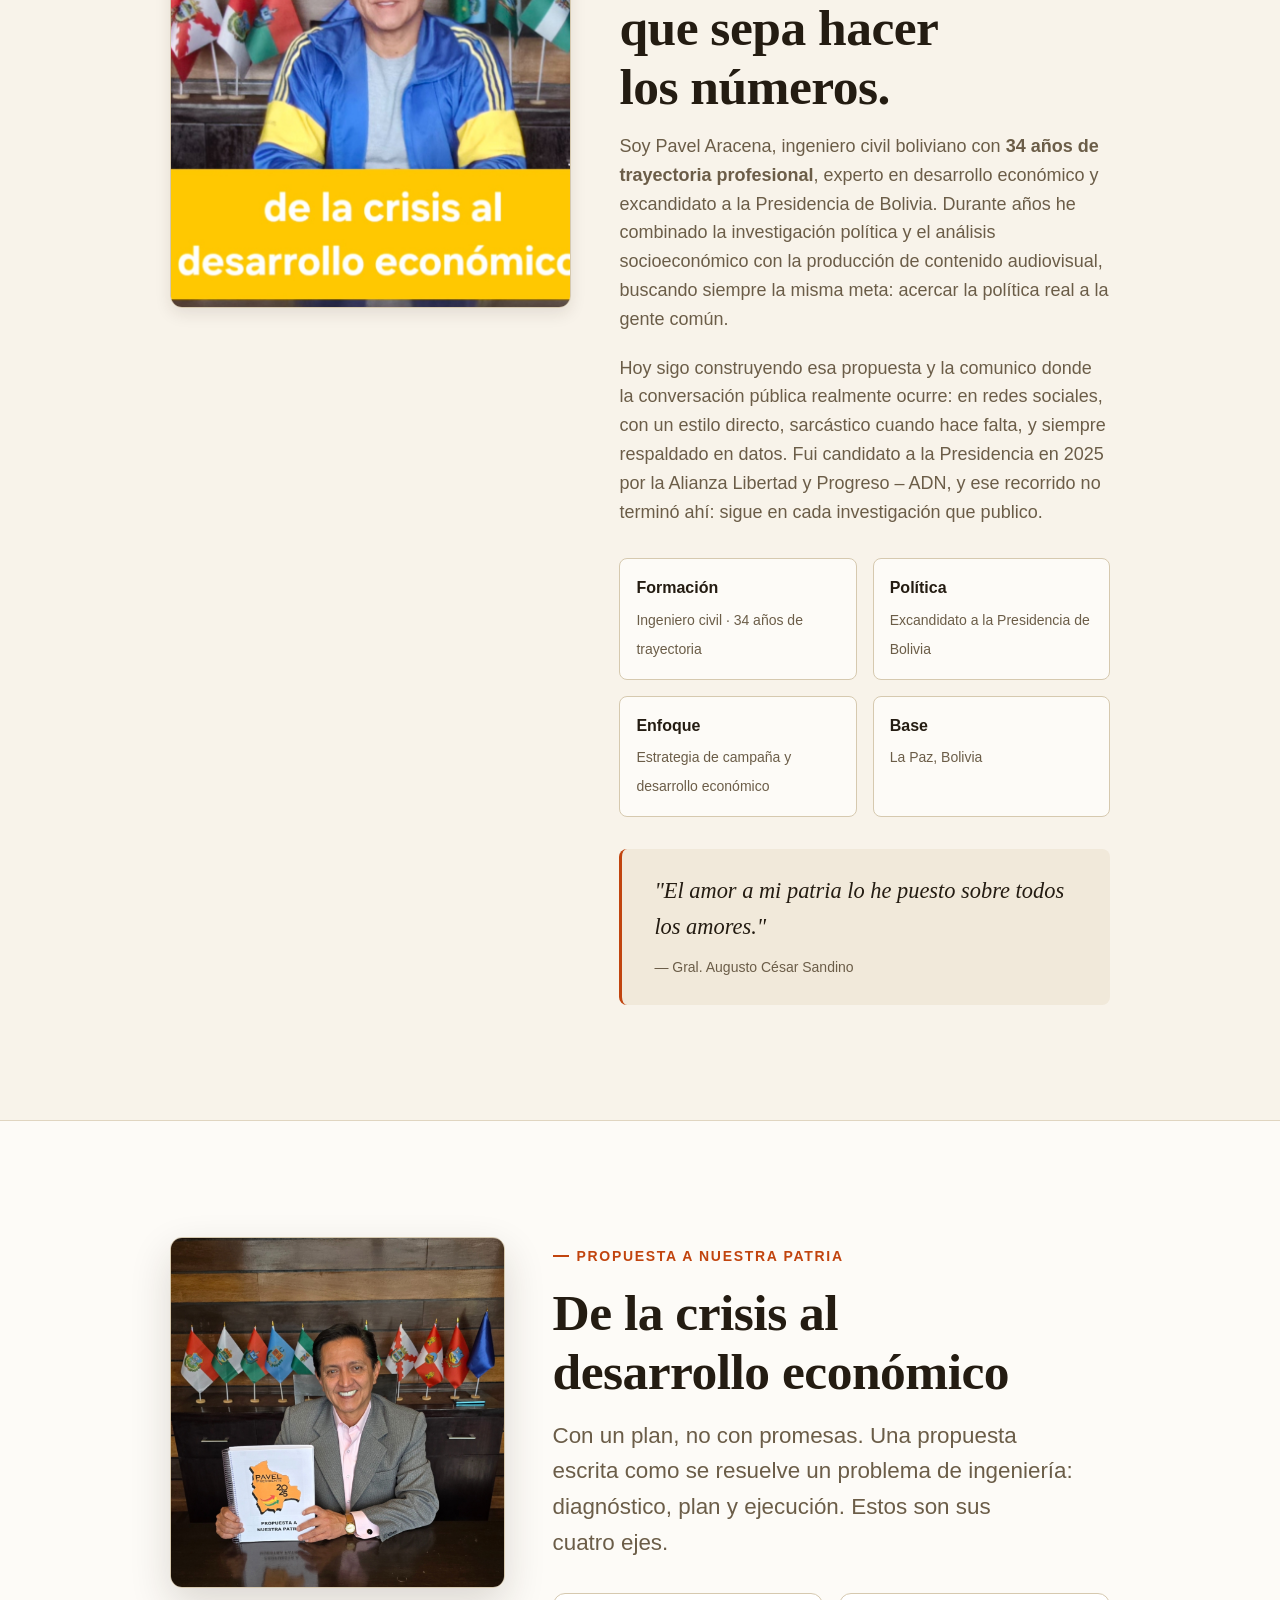
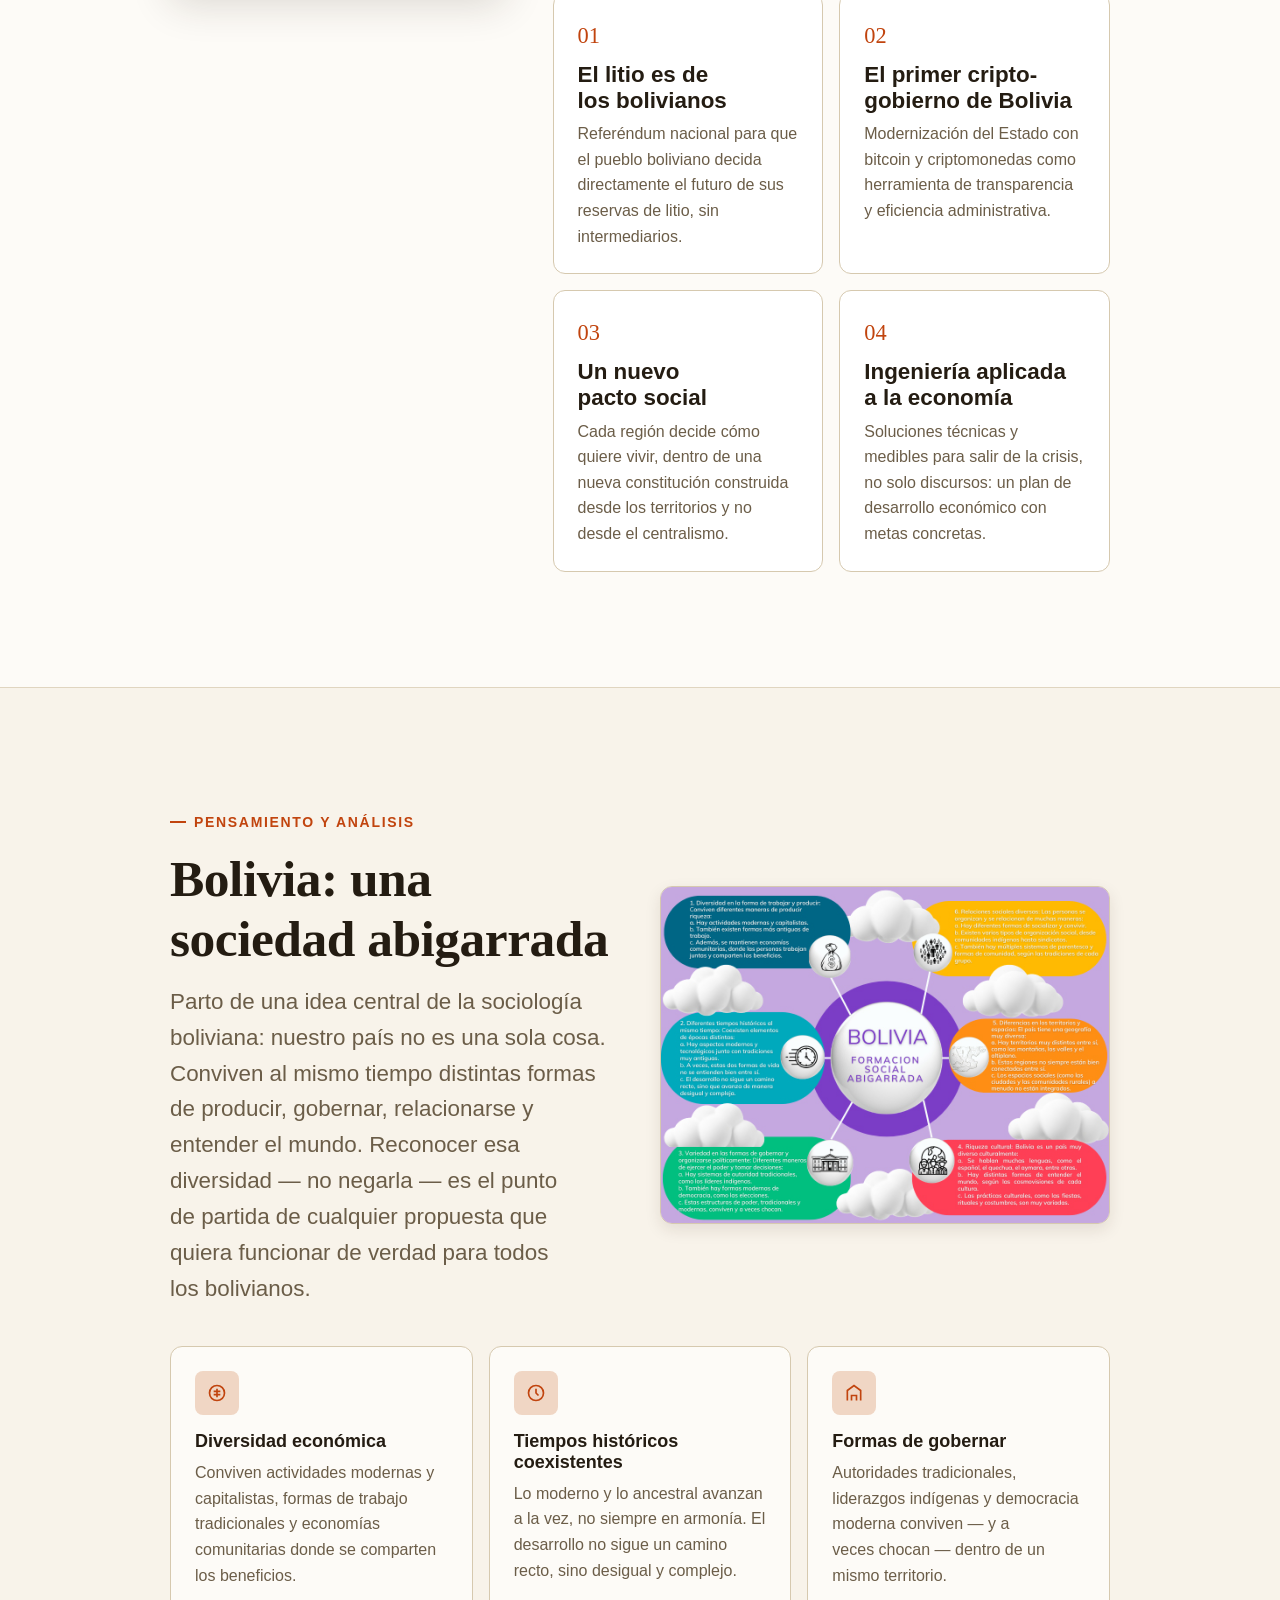
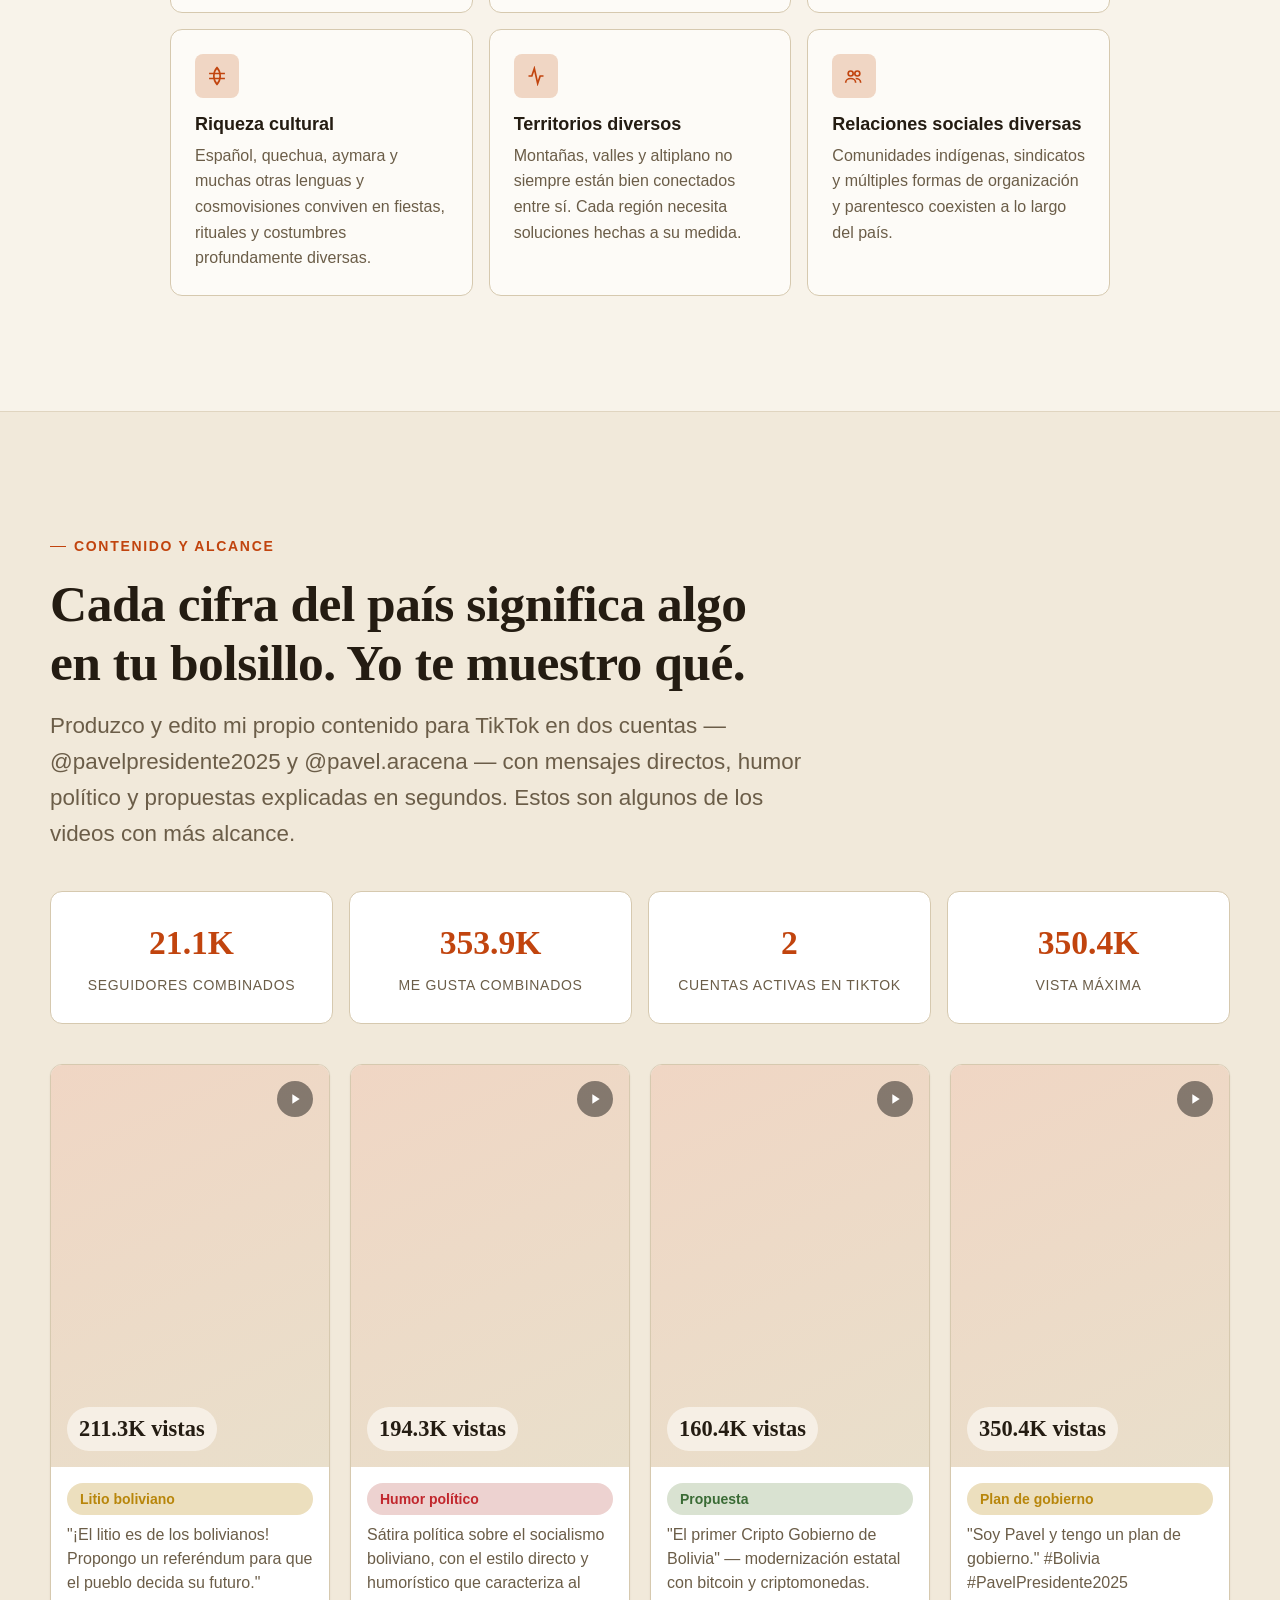
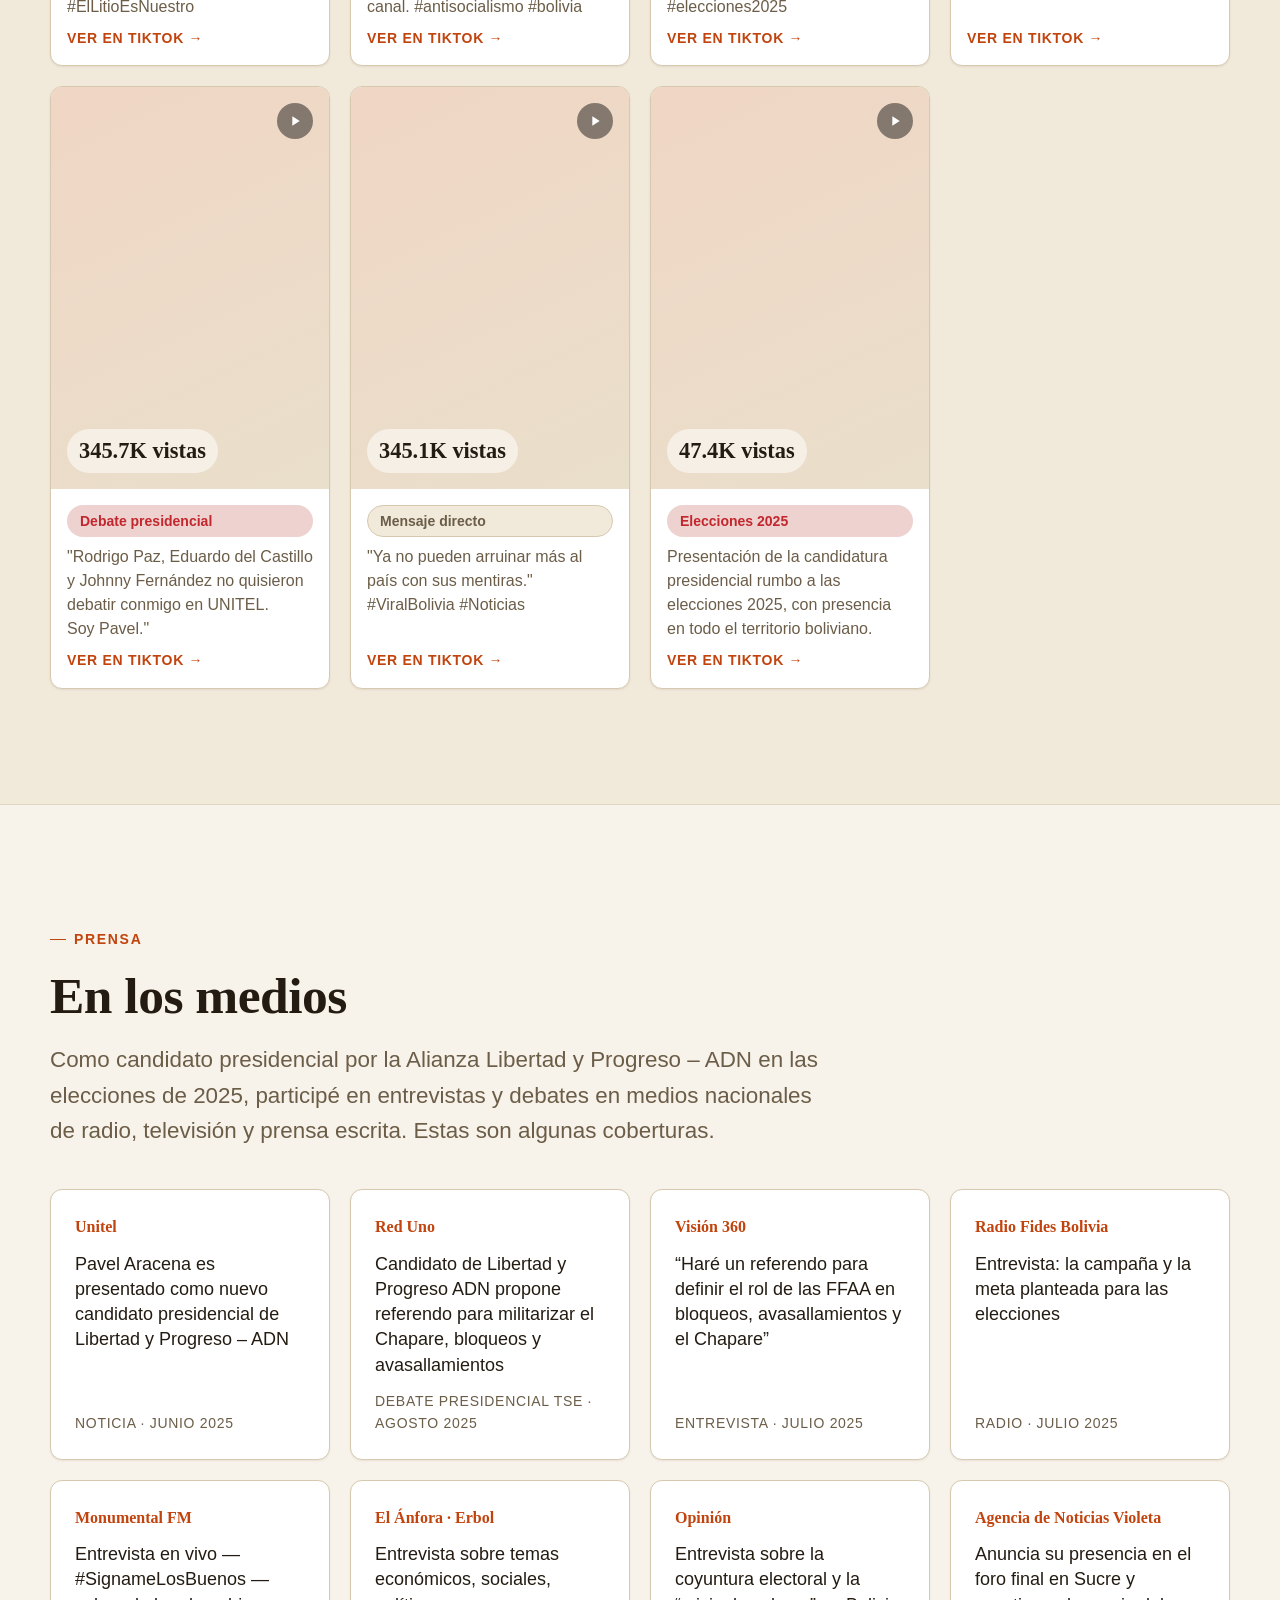
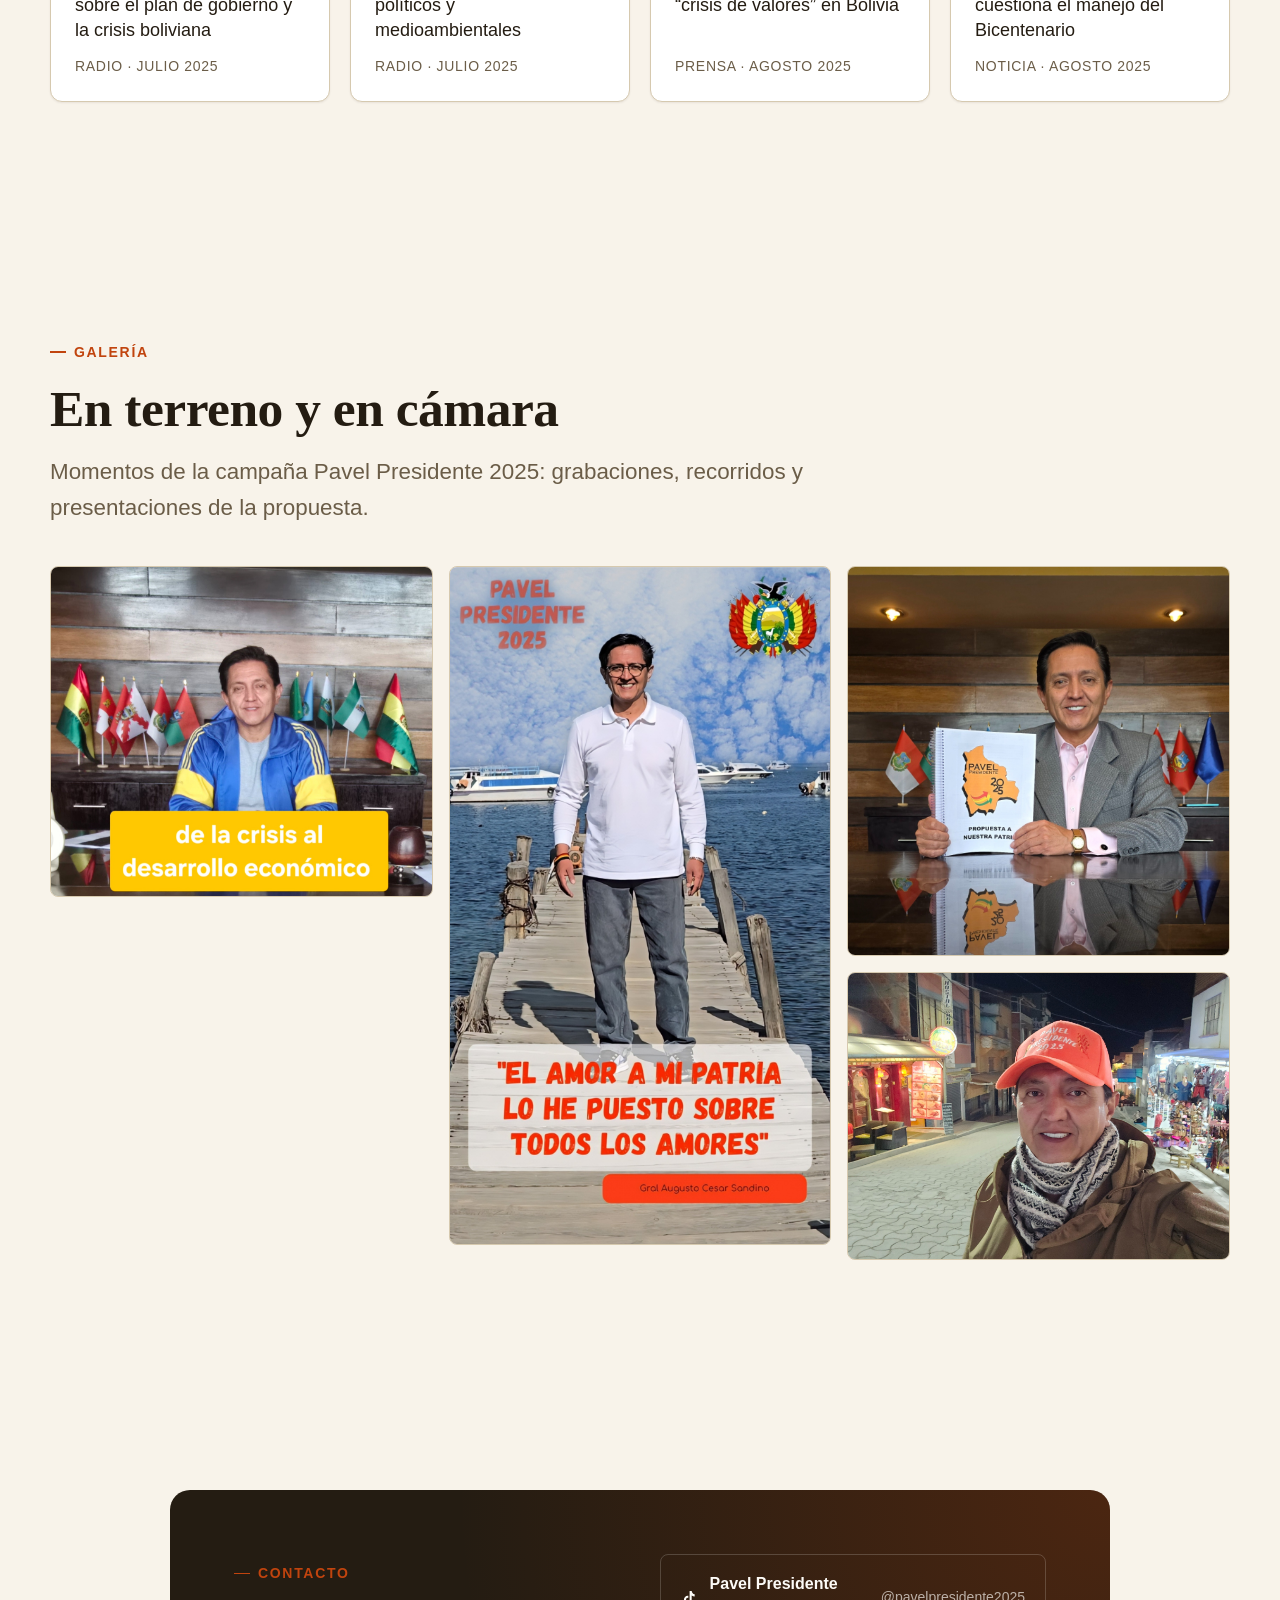
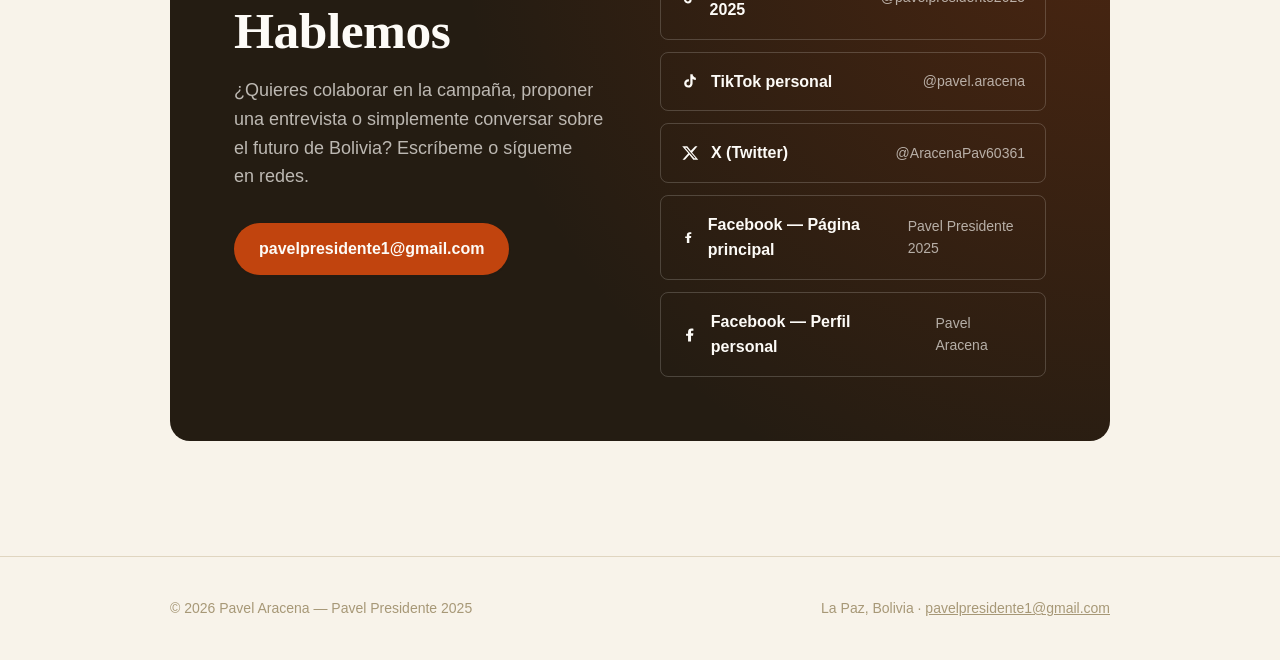
==== commit b4be98d8: "Update index.html" ====
--- a/index.html
+++ b/index.html
@@ -3,15 +3,15 @@
 <head>
 <meta charset="UTF-8" />
 <meta name="viewport" content="width=device-width, initial-scale=1.0" />
-<title>Pavel Aracena — Investigación y propuesta política para Bolivia</title>
-<meta name="description" content="Ingeniero civil boliviano. Investigo obra pública, gasto del Estado y crisis económica con datos verificables, y lo explico en lenguaje simple. Propuesta, análisis y contenido sobre Bolivia." />
+<title>Pavel Aracena — Ingeniero civil y excandidato a la Presidencia de Bolivia</title>
+<meta name="description" content="Pavel Aracena: ingeniero civil con 34 años de trayectoria, experto en desarrollo económico y excandidato a la Presidencia de Bolivia. Explico la economía y la política boliviana en lenguaje simple, con datos verificables." />
 <link rel="canonical" href="https://pavelpresidente.com/" />
 <meta name="robots" content="index, follow" />
 <meta name="theme-color" content="#0d0b0a" />
 <meta name="author" content="Pavel Aracena" />
 
-<meta property="og:title" content="Pavel Aracena — Investigación y propuesta política para Bolivia" />
-<meta property="og:description" content="La plata del Estado es tuya. Yo te muestro adónde se fue. Investigación con datos verificables sobre obra pública, gasto y crisis económica en Bolivia." />
+<meta property="og:title" content="Pavel Aracena — Ingeniero civil y excandidato a la Presidencia de Bolivia" />
+<meta property="og:description" content="Te explico en simple lo que otros te cuentan complicado. Investigación con datos verificables sobre economía, obra pública y propuestas para Bolivia." />
 <meta property="og:type" content="website" />
 <meta property="og:url" content="https://pavelpresidente.com/" />
 <meta property="og:site_name" content="Pavel Aracena" />
@@ -20,8 +20,8 @@
 <meta property="og:image:alt" content="Pavel Aracena junto a las banderas departamentales de Bolivia, sosteniendo el documento de su propuesta" />
 
 <meta name="twitter:card" content="summary_large_image" />
-<meta name="twitter:title" content="Pavel Aracena — Investigación y propuesta política para Bolivia" />
-<meta name="twitter:description" content="La plata del Estado es tuya. Yo te muestro adónde se fue." />
+<meta name="twitter:title" content="Pavel Aracena — Ingeniero civil y excandidato a la Presidencia de Bolivia" />
+<meta name="twitter:description" content="Te explico en simple lo que otros te cuentan complicado." />
 <meta name="twitter:image" content="https://pavelpresidente.com/assets/photos/20241206_151341.jpg" />
 <meta name="twitter:site" content="@AracenaPav60361" />
 
@@ -33,6 +33,34 @@
 
 <link rel="stylesheet" href="./base.css" />
 <link rel="stylesheet" href="./style.css" />
+
+<style>
+  .hero__creds {
+    list-style: none;
+    margin: 0 0 var(--space-6);
+    padding: 0;
+    display: flex;
+    flex-wrap: wrap;
+    gap: var(--space-2) var(--space-5);
+    font-size: var(--text-sm);
+    letter-spacing: 0.02em;
+    color: var(--color-text-secondary);
+  }
+  .hero__creds li {
+    position: relative;
+    padding-left: var(--space-4);
+  }
+  .hero__creds li::before {
+    content: "";
+    position: absolute;
+    left: 0;
+    top: 0.62em;
+    width: 7px;
+    height: 7px;
+    border-radius: 2px;
+    background: var(--color-primary);
+  }
+</style>
 </head>
 <body>
 
@@ -97,8 +125,13 @@
           <div class="hero__flags" aria-hidden="true"><span></span><span></span><span></span></div>
           <div class="eyebrow">La Paz, Bolivia</div>
           <h1>Pavel <em>Aracena</em></h1>
-          <p class="hero__tagline">La plata del Estado es tuya. Yo te muestro adónde se fue.</p>
-          <p class="hero__lead">Ingeniero civil, 34 años construyendo obra pública en Bolivia. Sé cómo se hace un proyecto bien hecho, y por eso reconozco cuándo lo hacen mal. Investigo cada obra fallida y cada boliviano que falta con datos verificables, cito la fuente y lo explico en lenguaje simple. Sin adornos y sin miedo.</p>
+          <p class="hero__tagline">Te explico en simple lo que otros te cuentan complicado.</p>
+          <ul class="hero__creds" role="list">
+            <li>Ingeniero civil · 34 años de trayectoria</li>
+            <li>Experto en desarrollo económico</li>
+            <li>Excandidato a la Presidencia de Bolivia</li>
+          </ul>
+          <p class="hero__lead">Sé leer un presupuesto, un cronograma y un plan de gobierno, y sé traducirlos a lenguaje de todos los días. Investigo con datos verificables, cito la fuente y lo explico sin adornos, para que cualquiera pueda entender qué está pasando con su país y con su plata.</p>
           <div class="hero__ctas">
             <a href="#propuesta" class="btn btn--primary">Ver la propuesta</a>
             <a href="https://www.tiktok.com/@pavelpresidente2025" target="_blank" rel="noopener noreferrer" class="btn btn--ghost">Seguir en TikTok</a>
@@ -126,7 +159,7 @@
         </figure>
         <div class="about__body">
           <div class="eyebrow">Sobre mí</div>
-          <h2 class="section-title">Un ingeniero civil boliviano convertido en estratega y comunicador</h2>
+          <h2 class="section-title">Bolivia no necesita más discursos. Necesita a alguien que sepa hacer los números.</h2>
           <p>Soy Pavel Aracena, ingeniero civil boliviano con <strong>34 años de trayectoria profesional</strong>, experto en desarrollo económico y excandidato a la Presidencia de Bolivia. Durante años he combinado la investigación política y el análisis socioeconómico con la producción de contenido audiovisual, buscando siempre la misma meta: acercar la política real a la gente común.</p>
           <p>Hoy sigo construyendo esa propuesta y la comunico donde la conversación pública realmente ocurre: en redes sociales, con un estilo directo, sarcástico cuando hace falta, y siempre respaldado en datos. Fui candidato a la Presidencia en 2025 por la Alianza Libertad y Progreso – ADN, y ese recorrido no terminó ahí: sigue en cada investigación que publico.</p>
           <div class="about__facts">
@@ -154,7 +187,7 @@
         <div>
           <div class="eyebrow">Propuesta a nuestra patria</div>
           <h2 class="section-title">De la crisis al desarrollo económico</h2>
-          <p class="section-lead">Una propuesta escrita como se resuelve un problema de ingeniería: con diagnóstico, plan y ejecución. Estos son los ejes centrales de la campaña Pavel Presidente 2025.</p>
+          <p class="section-lead">Con un plan, no con promesas. Una propuesta escrita como se resuelve un problema de ingeniería: diagnóstico, plan y ejecución. Estos son sus cuatro ejes.</p>
           <div class="axes">
             <div class="axis-card reveal">
               <div class="axis-card__num">01</div>
@@ -235,7 +268,7 @@
   <section id="contenido" class="content-section">
     <div class="container container--wide">
       <div class="eyebrow">Contenido y alcance</div>
-      <h2 class="section-title">Comunicando política donde está la gente</h2>
+      <h2 class="section-title">Cada cifra del país significa algo en tu bolsillo. Yo te muestro qué.</h2>
       <p class="section-lead">Produzco y edito mi propio contenido para TikTok en dos cuentas — @pavelpresidente2025 y @pavel.aracena — con mensajes directos, humor político y propuestas explicadas en segundos. Estos son algunos de los videos con más alcance.</p>
 
       <div class="social-stats" style="margin-top: var(--space-10);">
@@ -464,8 +497,8 @@
   "name": "Pavel Aracena",
   "url": "https://pavelpresidente.com/",
   "image": "https://pavelpresidente.com/assets/photos/20241206_151341.jpg",
-  "jobTitle": "Ingeniero civil y analista político",
-  "description": "Ingeniero civil boliviano con 34 años de trayectoria. Investiga obra pública, gasto del Estado y crisis económica en Bolivia con datos verificables. Candidato a la Presidencia de Bolivia en 2025.",
+  "jobTitle": "Ingeniero civil y experto en desarrollo económico",
+  "description": "Ingeniero civil boliviano con 34 años de trayectoria y experto en desarrollo económico. Excandidato a la Presidencia de Bolivia en 2025. Explica la economía y la política boliviana en lenguaje simple, con datos verificables.",
   "nationality": "Bolivia",
   "address": {
     "@type": "PostalAddress",
